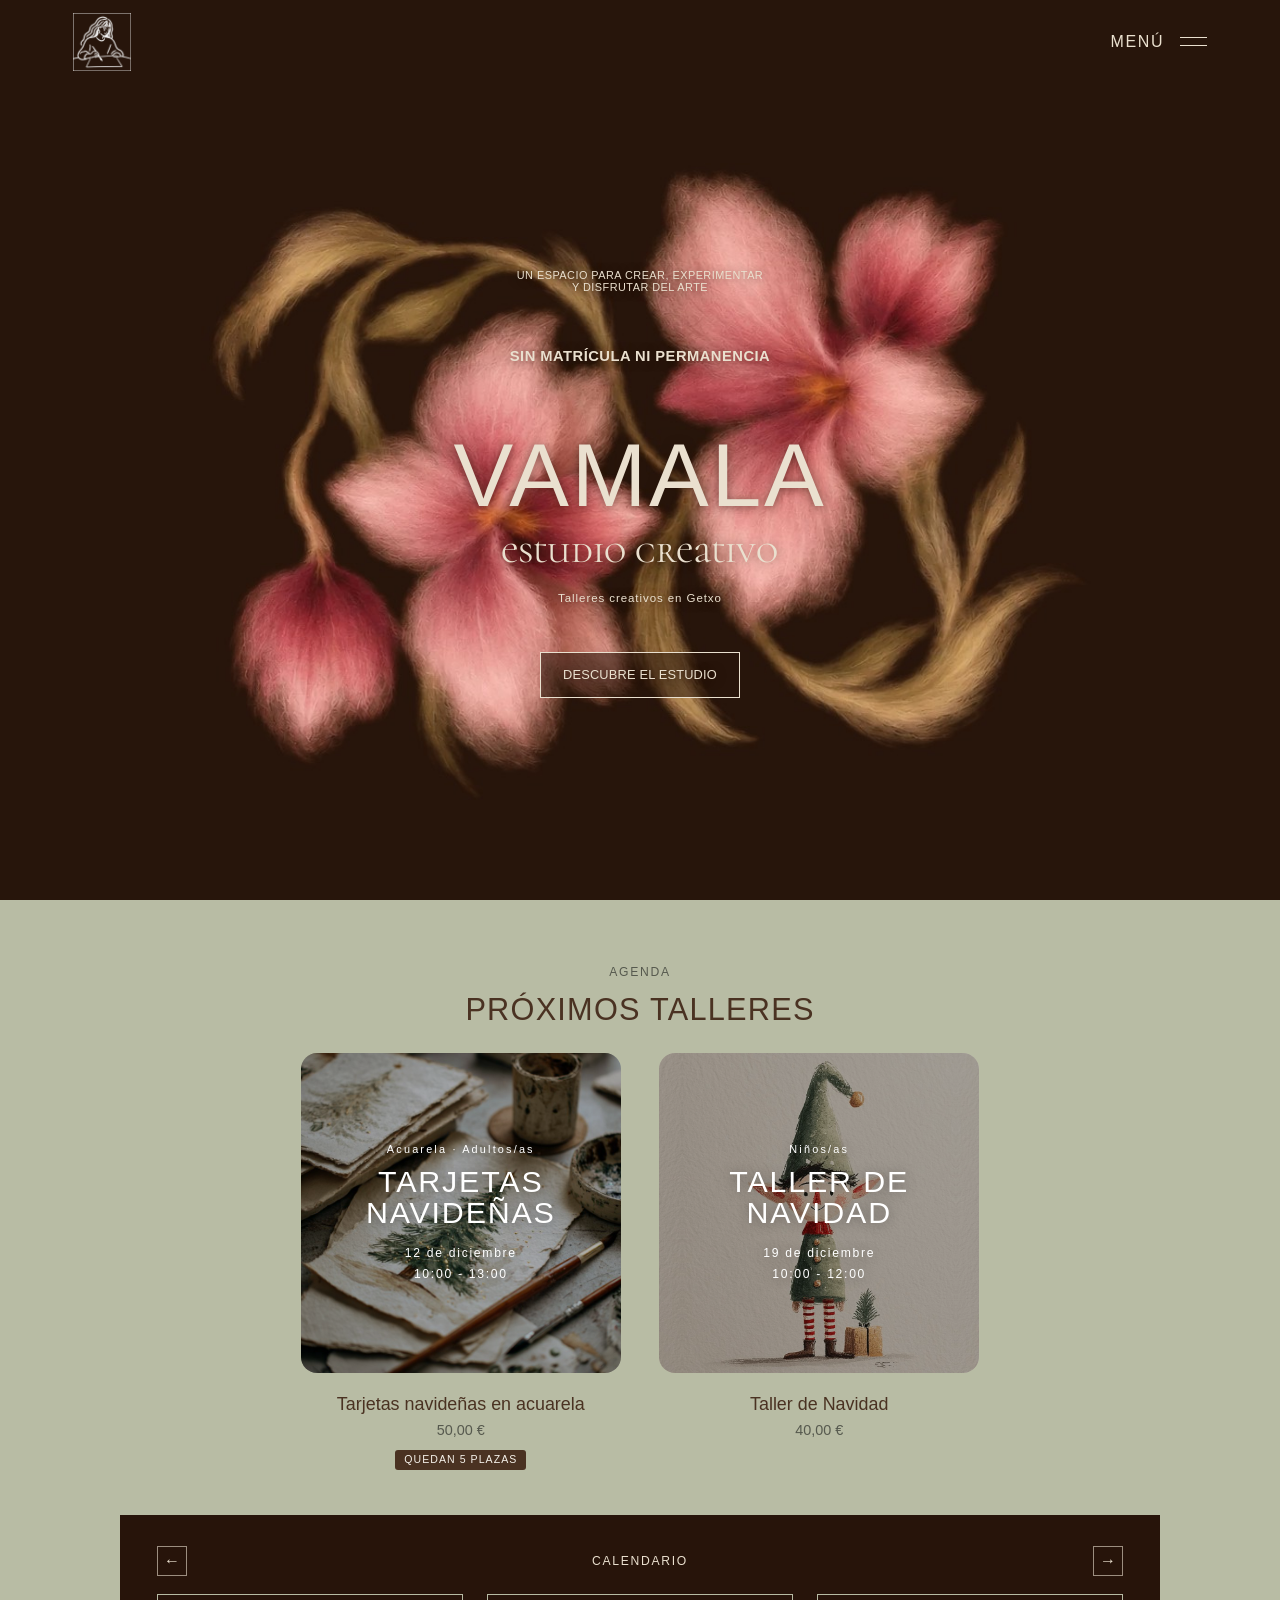
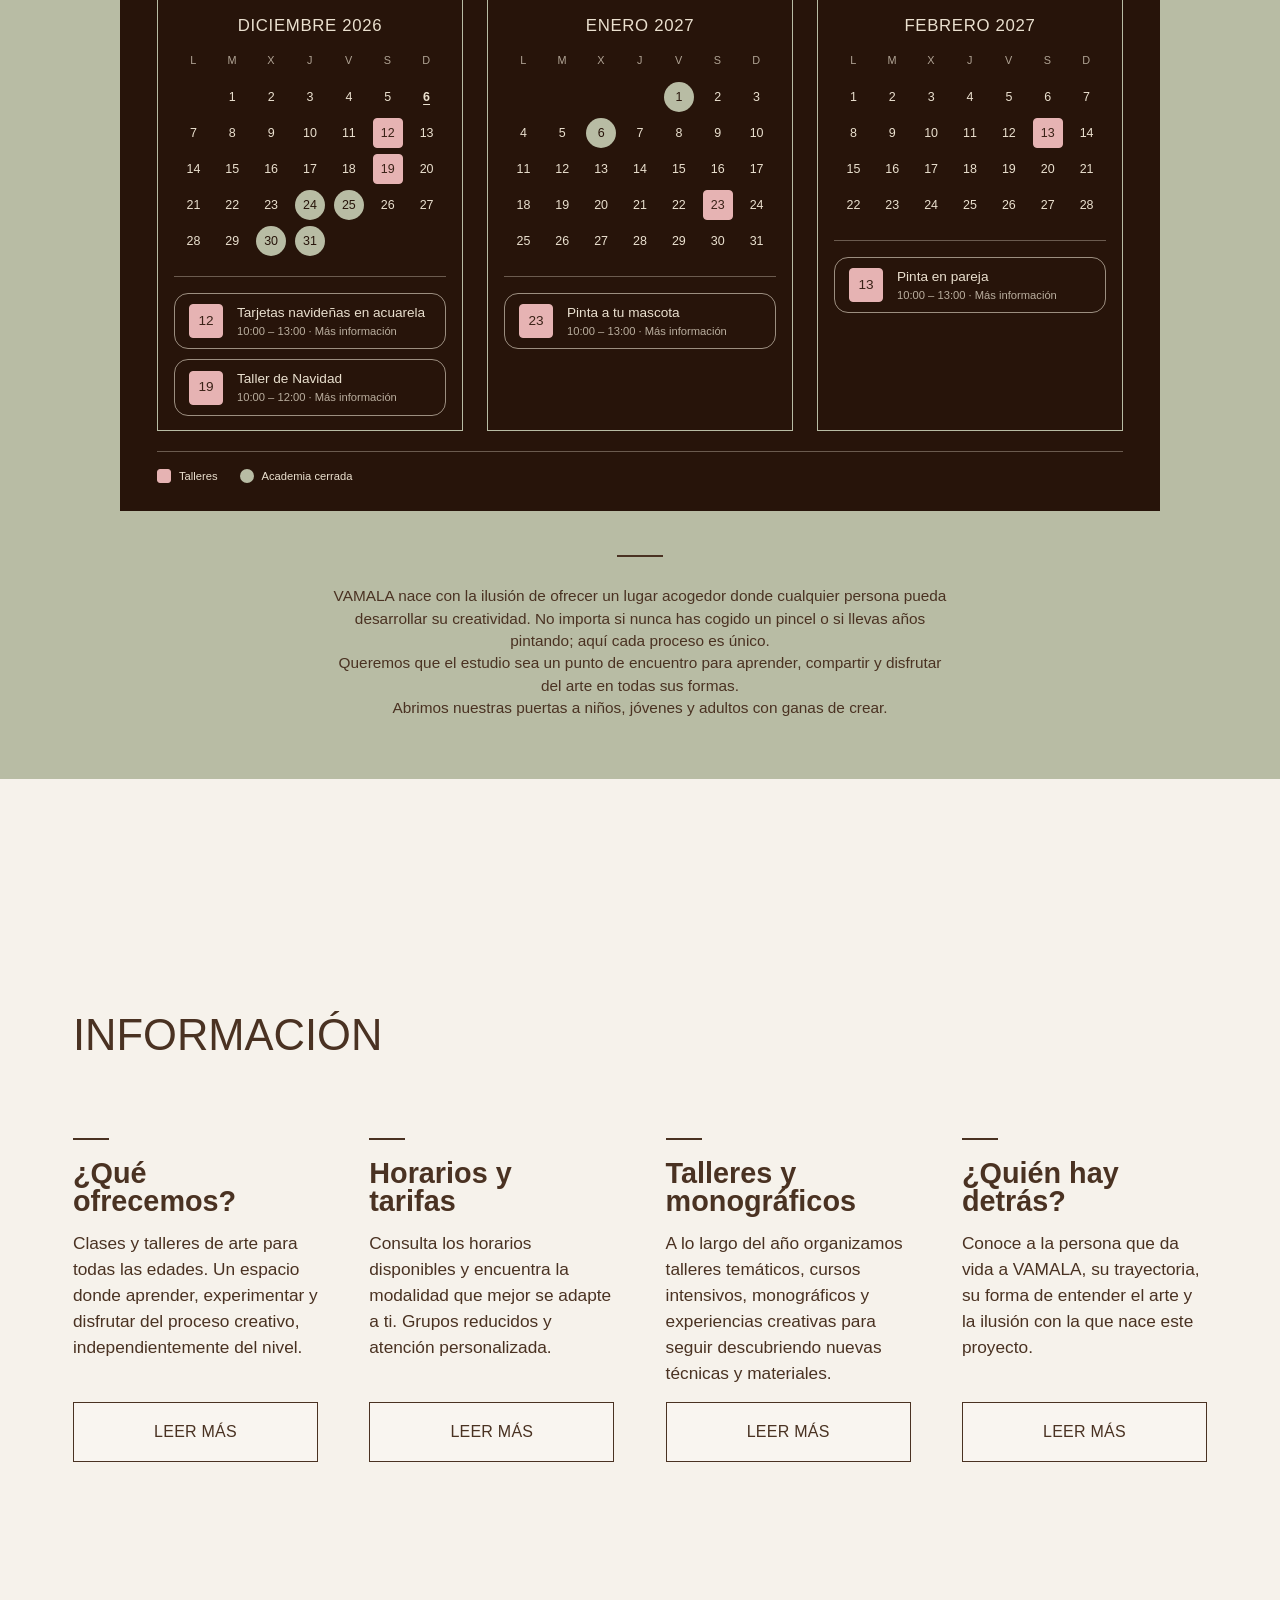
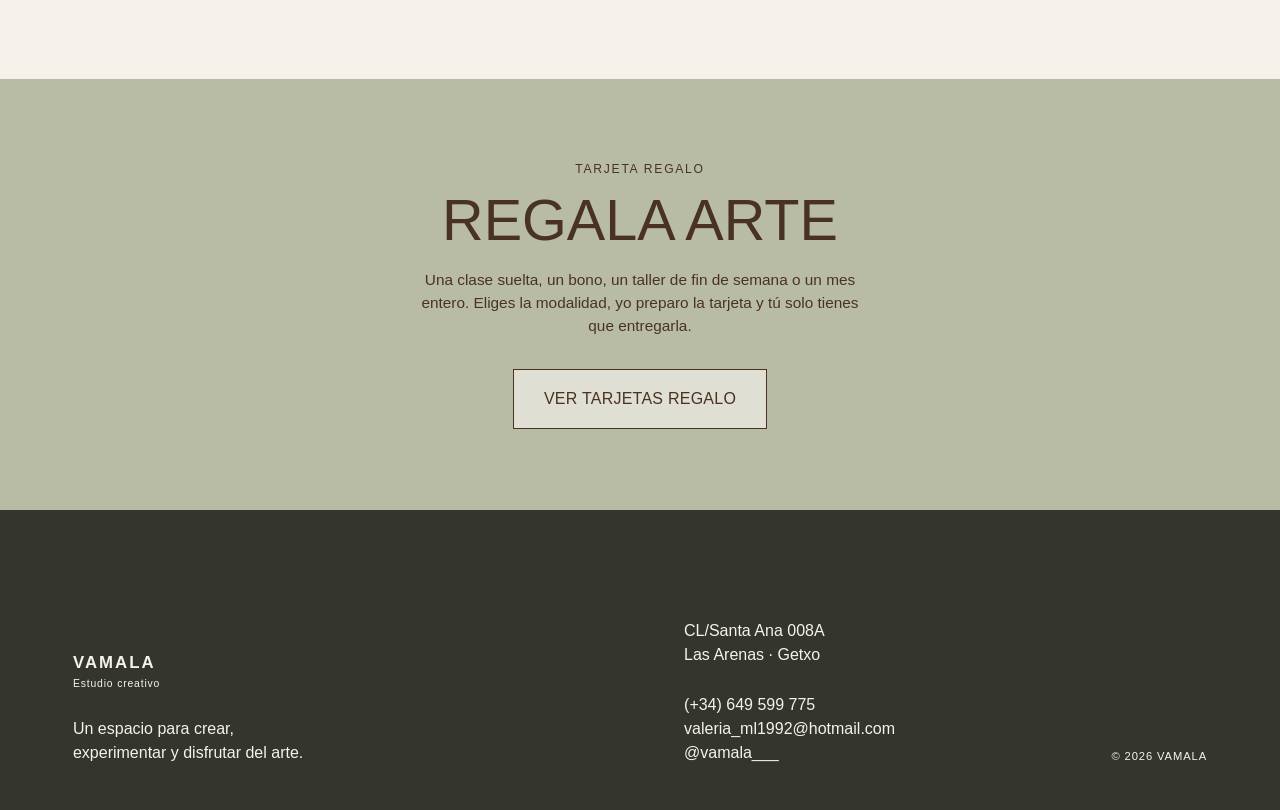
==== index.html @ 83ba2822 "style: en el movil, titulos de horarios y tarifas centrados Co-Authored-By: Claude Opus 5.5 <noreply" ====
<!doctype html>
<html lang="es">
  <head>
    <meta charset="UTF-8" />
    <meta name="viewport" content="width=device-width, initial-scale=1.0" />
    <meta name="description" content="Academia de pintura y dibujo en Las Arenas, Getxo. Clases semanales y talleres de acuarela, óleo y técnicas mixtas para niños, jóvenes y adultos. Sin matrícula ni permanencia." />
    <meta name="theme-color" content="#b7bba3" />
    <meta name="robots" content="index, follow, max-image-preview:large" />
    <meta name="geo.region" content="ES-PV" />
    <meta name="geo.placename" content="Getxo" />
    <link rel="canonical" href="https://vamalaestudio.es/" />
    <!-- El dibujo de VAMALA en la pestana del navegador y en los resultados de busqueda. -->
    <link rel="icon" href="/favicon.ico" sizes="48x48" />
    <link rel="icon" type="image/png" sizes="192x192" href="/assets/images/icono-192.png" />
    <link rel="apple-touch-icon" href="/assets/images/apple-touch-icon.png" />
    <title>Academia de pintura y dibujo en Getxo · VAMALA Estudio Creativo</title>

    <!-- Tarjeta al compartir el enlace por WhatsApp, Instagram o Facebook. -->
    <meta property="og:type" content="website" />
    <meta property="og:site_name" content="VAMALA Estudio Creativo" />
    <meta property="og:locale" content="es_ES" />
    <meta property="og:url" content="https://vamalaestudio.es/" />
    <meta property="og:title" content="Academia de pintura y dibujo en Getxo · VAMALA Estudio Creativo" />
    <meta property="og:description" content="Clases semanales y talleres de acuarela, óleo y técnicas mixtas para niños, jóvenes y adultos en Las Arenas, Getxo. Sin matrícula ni permanencia." />
    <meta property="og:image" content="https://vamalaestudio.es/assets/images/estudio-escaparate.jpg" />
    <meta property="og:image:alt" content="Escaparate del estudio VAMALA en Las Arenas, Getxo" />
    <meta name="twitter:card" content="summary_large_image" />
    <link rel="preconnect" href="https://fonts.googleapis.com" />
    <link rel="preconnect" href="https://fonts.gstatic.com" crossorigin />
    <link rel="stylesheet" href="https://fonts.googleapis.com/css2?family=Cormorant+Unicase:wght@400&family=Permanent+Marker&display=swap" />
    <link rel="stylesheet" href="assets/styles.css?v=186" />
    <script src="assets/site.js?v=186" defer></script>

    <!-- Ficha del negocio para Google. Los horarios salen de las clases semanales;
         si cambian, hay que actualizarlos aquí además de en la sección Horarios. -->
    <script type="application/ld+json">
    {
      "@context": "https://schema.org",
      "@type": ["LocalBusiness", "EducationalOrganization"],
      "name": "VAMALA Estudio Creativo",
      "alternateName": "VAMALA",
      "logo": "https://vamalaestudio.es/assets/images/icono-192.png",
      "image": ["https://vamalaestudio.es/assets/images/estudio-escaparate.jpg", "https://vamalaestudio.es/assets/images/estudio-interior.jpg"],
      "description": "Academia de pintura y dibujo en Las Arenas, Getxo. Clases semanales y talleres de acuarela, óleo y técnicas mixtas para niños, jóvenes y adultos.",
      "address": {
        "@type": "PostalAddress",
        "streetAddress": "Calle Santa Ana 8A",
        "postalCode": "48930",
        "addressLocality": "Getxo",
        "addressRegion": "Bizkaia",
        "addressCountry": "ES"
      },
      "url": "https://vamalaestudio.es/",
      "@id": "https://vamalaestudio.es/#estudio",
      "telephone": "+34649599775",
      "email": "valeria_ml1992@hotmail.com",
      "priceRange": "40 € - 125 €",
      "currenciesAccepted": "EUR",
      "founder": {
        "@type": "Person",
        "name": "Valeria M. Lanchares",
        "jobTitle": "Artista y profesora de pintura"
      },
      "knowsAbout": ["Pintura", "Dibujo", "Acuarela", "Óleo", "Ilustración", "Técnicas mixtas"],
      "sameAs": ["https://www.instagram.com/vamala___/"],
      "openingHoursSpecification": [
        { "@type": "OpeningHoursSpecification", "dayOfWeek": "Wednesday", "opens": "17:30", "closes": "21:15" },
        { "@type": "OpeningHoursSpecification", "dayOfWeek": "Thursday", "opens": "10:00", "closes": "12:00" },
        { "@type": "OpeningHoursSpecification", "dayOfWeek": "Thursday", "opens": "17:00", "closes": "20:45" },
        { "@type": "OpeningHoursSpecification", "dayOfWeek": "Friday", "opens": "10:00", "closes": "12:00" }
      ],
      "areaServed": [
        { "@type": "Place", "name": "Getxo" },
        { "@type": "Place", "name": "Las Arenas" },
        { "@type": "Place", "name": "Bizkaia" }
      ]
    }
    </script>
  </head>
  <body>
    <a class="skip-link" href="#contenido">Saltar al contenido</a>

    <header class="site-header" data-header>
      <a class="brand brand--logo" href="#/" aria-label="VAMALA Estudio creativo, ir a inicio">
        <img class="brand__logo" src="assets/images/logo-vamala.png" alt="" width="240" height="240" />
      </a>

      <button class="menu-toggle" type="button" aria-controls="site-menu" aria-expanded="false" data-menu-toggle>
        <span>Menú</span>
        <span class="menu-toggle__icon" aria-hidden="true"><i></i><i></i></span>
      </button>
    </header>

    <div class="menu-panel" id="site-menu" hidden data-menu-panel>
      <div class="menu-panel__wash" aria-hidden="true"></div>
      <nav class="menu-panel__nav" aria-label="Navegación principal">
        <p class="eyebrow">Información</p>
        <ol>
          <li><a href="#/que-ofrecemos" data-route-link>¿Qué ofrecemos?</a></li>
          <li><a href="#/horarios-y-tarifas" data-route-link>Horarios y tarifas</a></li>
          <li><a href="#/talleres-y-monograficos" data-route-link>Talleres y monográficos</a></li>
          <li><a href="#/quien-hay-detras" data-route-link>¿Quién hay detrás?</a></li>
          <li><a href="#/encargo" data-route-link>Quiero un encargo</a></li>
          <li><a href="#/regala-arte" data-route-link>Regala arte</a></li>
        </ol>
      </nav>
      <div class="menu-panel__contact">
        <a href="tel:+34649599775">(+34) 649 599 775</a>
        <a href="mailto:valeria_ml1992@hotmail.com?subject=Contacto%20desde%20la%20web">valeria_ml1992@hotmail.com</a>
        <a href="https://www.instagram.com/vamala___/" target="_blank" rel="noreferrer">@vamala___</a>
      </div>
    </div>

    <main id="contenido">
      <div class="view" data-view="home">
        <section class="hero panel panel--cream" aria-labelledby="hero-title">
          <div class="hero__bg" aria-hidden="true">
            <!-- Las flores a pastel sobre fondo marron oscuro: en vertical en el movil
                 y giradas en horizontal en el ordenador, ocupando casi toda la pantalla. -->
            <picture>
              <source media="(max-width: 820px)" srcset="assets/images/hero-flores-movil.jpg?v=8" />
              <img class="hero__photo" src="assets/images/hero-flores-ordenador.jpg?v=9" alt="" />
            </picture>
          </div>
          <div class="hero__copy">
            <div class="hero__intro">
              <p data-hero-line>Un espacio para crear, experimentar<br />y disfrutar del arte</p>
              <p class="hero__claim" data-hero-line>Sin matrícula ni permanencia</p>
            </div>
            <div>
              <h1 id="hero-title" data-hero-line>VAMALA</h1>
              <p class="hero__subtitle" data-hero-line>Estudio creativo</p>
              <p class="hero__tagline" data-hero-line>Talleres creativos en Getxo</p>
              <a class="outline-button" href="#/el-estudio">Descubre el estudio</a>
            </div>
          </div>
        </section>

        <section class="upcoming panel panel--cream" aria-labelledby="upcoming-title">
          <div class="section-shell upcoming__shell" data-reveal>
            <p class="eyebrow">Agenda</p>
            <h2 id="upcoming-title">Próximos talleres</h2>
            <div class="workshop-tiles">
              <!-- data-until / data-from: el 21 de noviembre a las 00:00 (hora de Espana)
                   sale el de pastel y entran los dos de diciembre. Lo hace site.js. -->
              <a class="workshop-tile workshop-tile--poster" href="#/taller-pastel" data-until="2026-11-21T00:00:00+01:00">
                <span class="workshop-tile__media">
                  <img decoding="async" data-src="assets/images/taller-pastel.jpg" alt="Flor de cala morada pintada a lápiz pastel sobre fondo azul, con dos lápices al lado" />
                  <span class="workshop-poster">
                    <span class="workshop-poster__kicker">Lápiz pastel · Adultos/as</span>
                    <span class="workshop-poster__title">Pinta una flor</span>
                    <span class="workshop-poster__when">21 de noviembre<br />10:00 - 14:00</span>
                  </span>
                </span>
                <span class="workshop-tile__name">Taller pinta una flor a pastel</span>
                <span class="workshop-tile__meta">50,00 €</span>
              </a>
              <a class="workshop-tile workshop-tile--poster" href="#/taller-tarjetas-navidenas" data-from="2026-11-21T00:00:00+01:00" hidden>
                <span class="workshop-tile__media">
                  <img decoding="async" data-src="assets/images/navidad-tarjetas.jpg?v=3" alt="Tarjeta navideña con un abeto pintado en acuarela sobre papel artesanal, junto a pinceles" />
                  <span class="workshop-poster">
                    <span class="workshop-poster__kicker">Acuarela · Adultos/as</span>
                    <span class="workshop-poster__title">Tarjetas navideñas</span>
                    <span class="workshop-poster__when">12 de diciembre<br />10:00 - 13:00</span>
                  </span>
                </span>
                <span class="workshop-tile__name">Tarjetas navideñas en acuarela</span>
                <span class="workshop-tile__meta">50,00 €</span>
                <span class="spots-left">Quedan 5 plazas</span>
              </a>
              <a class="workshop-tile workshop-tile--poster" href="#/taller-navidad" data-from="2026-11-21T00:00:00+01:00" hidden>
                <span class="workshop-tile__media">
                  <img decoding="async" data-src="assets/images/navidad-elfo.jpg?v=3" alt="Ilustración infantil de un elfo navideño con gorro verde y calcetines de rayas, junto a un regalo" />
                  <span class="workshop-poster">
                    <span class="workshop-poster__kicker">Niños/as</span>
                    <span class="workshop-poster__title">Taller de Navidad</span>
                    <span class="workshop-poster__when">19 de diciembre<br />10:00 - 12:00</span>
                  </span>
                </span>
                <span class="workshop-tile__name">Taller de Navidad</span>
                <span class="workshop-tile__meta">40,00 €</span>
              </a>
            </div>

            <!-- El calendario de talleres, visible sin tener que abrirlo. -->
            <div class="calendar-card" data-calendar-inline>
              <div class="calendar-modal__header">
                <button class="calendar-nav" type="button" data-calendar-prev aria-label="Mes anterior">←</button>
                <p class="eyebrow">Calendario</p>
                <button class="calendar-nav" type="button" data-calendar-next aria-label="Mes siguiente">→</button>
              </div>
              <div class="calendar-months" data-calendar-months></div>
              <div class="calendar-events" data-calendar-events hidden></div>
              <div class="calendar-legend">
                <span class="calendar-legend__item"><i class="calendar-legend__swatch calendar-legend__swatch--workshop"></i>Talleres</span>
                <span class="calendar-legend__item"><i class="calendar-legend__swatch calendar-legend__swatch--closed"></i>Academia cerrada</span>
              </div>
            </div>
          </div>
        </section>

        <section class="manifesto panel panel--sage" id="manifiesto" aria-labelledby="manifesto-title">
          <div class="manifesto__inner" data-reveal>
            <h2 id="manifesto-title" class="sr-only">Conoce VAMALA</h2>
            <span class="manifesto__rule" aria-hidden="true"></span>
            <p>VAMALA nace con la ilusión de ofrecer un lugar acogedor donde cualquier persona pueda desarrollar su creatividad. No importa si nunca has cogido un pincel o si llevas años pintando; aquí cada proceso es único.</p>
            <p>Queremos que el estudio sea un punto de encuentro para aprender, compartir y disfrutar del arte en todas sus formas.</p>
            <p>Abrimos nuestras puertas a niños, jóvenes y adultos con ganas de crear.</p>
          </div>
        </section>

        <section class="information panel panel--cream" aria-labelledby="information-title">
          <div class="section-shell">
            <p class="display-label" id="information-title" data-reveal>Información</p>
            <div class="info-grid">
              <article class="info-card" data-reveal>
                <h2>¿Qué<br />ofrecemos?</h2>
                <p>Clases y talleres de arte para todas las edades. Un espacio donde aprender, experimentar y disfrutar del proceso creativo, independientemente del nivel.</p>
                <a class="outline-button outline-button--wide" href="#/que-ofrecemos">Leer más</a>
              </article>
              <article class="info-card" data-reveal>
                <h2>Horarios y<br />tarifas</h2>
                <p>Consulta los horarios disponibles y encuentra la modalidad que mejor se adapte a ti. Grupos reducidos y atención personalizada.</p>
                <a class="outline-button outline-button--wide" href="#/horarios-y-tarifas">Leer más</a>
              </article>
              <article class="info-card" data-reveal>
                <h2>Talleres y<br />monográficos</h2>
                <p>A lo largo del año organizamos talleres temáticos, cursos intensivos, monográficos y experiencias creativas para seguir descubriendo nuevas técnicas y materiales.</p>
                <a class="outline-button outline-button--wide" href="#/talleres-y-monograficos">Leer más</a>
              </article>
              <article class="info-card" data-reveal>
                <h2>¿Quién hay<br />detrás?</h2>
                <p>Conoce a la persona que da vida a VAMALA, su trayectoria, su forma de entender el arte y la ilusión con la que nace este proyecto.</p>
                <a class="outline-button outline-button--wide" href="#/quien-hay-detras">Leer más</a>
              </article>
            </div>
          </div>
        </section>

        <section class="gift panel panel--sage" aria-labelledby="gift-title">
          <div class="section-shell gift__shell" data-reveal>
            <p class="eyebrow">Tarjeta regalo</p>
            <h2 id="gift-title">Regala arte</h2>
            <p>Una clase suelta, un bono, un taller de fin de semana o un mes entero. Eliges la modalidad, yo preparo la tarjeta y tú solo tienes que entregarla.</p>
            <a class="outline-button" href="#/regala-arte">Ver tarjetas regalo</a>
          </div>
        </section>
      </div>

      <div class="view" data-view="que-ofrecemos" hidden>
        <section class="subpage offer-page panel panel--sage" aria-labelledby="offer-title">
          <div class="section-shell section-shell--subpage">
            <div class="page-heading" data-reveal>
              <h1 id="offer-title">¿Qué ofrecemos?</h1>
              <p class="page-lead"><em>Mucho más que aprender a pintar.</em><br />En VAMALA no buscamos únicamente enseñar una técnica.<br />Queremos crear un espacio donde parar, observar, experimentar y disfrutar del arte sin prisa, compartiendo conocimientos y haciendo de la creatividad una parte del día a día.</p>
            </div>

            <div class="offer-layout">
              <article class="ruled-copy" data-reveal>
                <p>Trabajamos diferentes técnicas para que cada alumno/a pueda descubrir la que mejor se adapta a su forma de expresarse.</p>
                <p>Entre ellas encontrarás:</p>
                <ul class="technique-list">
                  <li>Acuarela</li><li>Acrílico</li><li>Dibujo</li><li>Pastel</li><li>Técnicas mixtas</li><li>Rotring</li>
                </ul>
                <p>No es necesario tener conocimientos previos; las clases se adaptan tanto a personas que comienzan como a quienes desean perfeccionar su técnica.</p>
              </article>
              <aside class="ruled-copy ruled-copy--aside" data-reveal>
                <h2>Talleres y monográficos.</h2>
                <p>A lo largo del año organizamos talleres especiales dedicados a distintas técnicas, artistas o temáticas.</p>
                <p>Son una oportunidad para profundizar en disciplinas concretas, descubrir nuevos materiales y vivir experiencias creativas diferentes.</p>
                <a class="text-link" href="#/talleres-y-monograficos">Descubrir talleres <span>↗</span></a>
              </aside>
            </div>
          </div>
        </section>
      </div>

      <div class="view" data-view="horarios-y-tarifas" hidden>
        <section class="schedule-boards panel panel--sage" aria-labelledby="schedule-title">
          <div class="section-shell boards__shell">
            <h1 id="schedule-title" class="sr-only">Horarios y tarifas</h1>

            <!-- Dos tablones: el titulo en vertical a la izquierda y, a la derecha,
                 cada dia (o cada tarifa) en su fila separada por una linea. -->
            <article class="board" aria-labelledby="board-horarios" data-reveal>
              <h2 class="board__title" id="board-horarios">Horarios</h2>
              <div class="board__rows">
                <!-- Tabla: un dia por fila, adultos en una columna y ninos en otra. -->
                <div class="board__table" role="table" aria-label="Horarios de clases">
                  <div class="board__trow board__trow--head" role="row">
                    <span role="columnheader"></span>
                    <span role="columnheader">Adultos/as<small>Clases de 2h</small></span>
                    <span role="columnheader">Niños/as<small>Clases de 1h y media</small></span>
                  </div>
                  <div class="board__trow" role="row">
                    <h3 class="board__label" role="rowheader">Miércoles</h3>
                    <p role="cell">19:15 a 21:15</p>
                    <p role="cell">17:30 a 19:00</p>
                  </div>
                  <div class="board__trow" role="row">
                    <h3 class="board__label" role="rowheader">Jueves</h3>
                    <p role="cell">10:00 a 12:00<br />18:45 a 20:45 <span class="slot-full">Completo</span><br /><a class="waitlist-link" href="https://wa.me/34649599775?text=Hola%20Valeria%2C%20quiero%20apuntarme%20a%20la%20lista%20de%20espera%20del%20grupo%20de%20adultos%20del%20jueves%20de%2018%3A45%20a%2020%3A45." target="_blank" rel="noreferrer">Apúntate a la lista de espera</a></p>
                    <p role="cell">17:00 a 18:30</p>
                  </div>
                  <div class="board__trow" role="row">
                    <h3 class="board__label" role="rowheader">Viernes</h3>
                    <p role="cell">10:00 a 12:00</p>
                    <p role="cell"></p>
                  </div>
                </div>
                <div class="board__actions">
                  <button class="outline-button outline-button--light" type="button" data-calendar-toggle>Consulta el calendario</button>
                </div>
              </div>
            </article>

            <article class="board board--tarifas" aria-labelledby="board-tarifas" data-reveal>
              <h2 class="board__title" id="board-tarifas">Tarifas</h2>
              <div class="board__rows">
                <div class="board__row">
                  <h3 class="board__label">Adultos/as<small>Al mes · clases de 2h</small></h3>
                  <ul class="board__list">
                    <li>1 día a la semana ·&nbsp;70&nbsp;€</li>
                    <li>2 días a la semana ·&nbsp;125&nbsp;€</li>
                  </ul>
                </div>
                <div class="board__row">
                  <h3 class="board__label">Niños/as<small>Al mes · clases de 1h y media</small></h3>
                  <ul class="board__list">
                    <li>1 día a la semana ·&nbsp;50&nbsp;€</li>
                    <li>2 días a la semana ·&nbsp;90&nbsp;€</li>
                  </ul>
                </div>
                <div class="board__row">
                  <h3 class="board__label">Sueltas<small>Clases sueltas y bonos</small></h3>
                  <ul class="board__list">
                    <li>Adultos/as · día suelto&nbsp;20&nbsp;€</li>
                    <li>Adultos/as · bono de 10&nbsp;sesiones&nbsp;180&nbsp;€</li>
                    <li>Niños/as · día suelto&nbsp;15&nbsp;€</li>
                    <li>Niños/as · bono de 10&nbsp;sesiones&nbsp;130&nbsp;€</li>
                  </ul>
                </div>
                <div class="board__actions">
                  <a class="outline-button outline-button--light" href="https://wa.me/34649599775?text=Hola%20Valeria%2C%20quiero%20hacer%20una%20reserva%20en%20VAMALA." target="_blank" rel="noreferrer">Quiero hacer una reserva</a>
                </div>
              </div>
            </article>
          </div>
        </section>

        <section class="reservation panel panel--mist" id="reserva" aria-labelledby="reservation-title">
          <div class="section-shell reservation__shell">
            <div class="reservation__copy" data-reveal>
              <h2 id="reservation-title">Reserva tu plaza</h2>
              <span class="short-rule" aria-hidden="true"></span>
              <p>Si tienes dudas sobre qué grupo puede encajar mejor contigo o quieres más información, estaré encantada de ayudarte. Contacta conmigo y encontraremos la opción que mejor se adapte a ti.</p>
              <p><strong>La primera clase es de prueba</strong><br />Vienes, pruebas y decides sin compromiso. Si te gusta y te quedas, esa clase entra en la mensualidad; si no te convence, no la pagas.</p>

              <div class="reservation__form">
                <h3>Rellena el formulario de inscripción</h3>
                <p>Si ya tienes claro el grupo, apúntate directamente aquí. Se rellena desde el móvil en un par de minutos y no hace falta imprimir ni firmar nada.</p>
                <a class="outline-button" href="/inscripcion">Ir al formulario</a>
              </div>
            </div>
            <div class="reservation__contact" data-reveal>
              <p>CL/Santa Ana 008A<br />Las Arenas - Getxo</p>
              <p><a href="tel:+34649599775">(+34) 649 599 775</a><br /><a href="mailto:valeria_ml1992@hotmail.com?subject=Contacto%20desde%20la%20web">valeria_ml1992@hotmail.com</a><br /><a href="https://www.instagram.com/vamala___/" target="_blank" rel="noreferrer">@vamala___</a></p>
            </div>
          </div>
        </section>
      </div>

      <div class="view" data-view="talleres-y-monograficos" hidden>
        <section class="workshop-list panel panel--cream" id="proximos-talleres" aria-labelledby="workshops-title">
          <div class="section-shell">
            <p class="eyebrow">Agenda creativa</p>
            <h1 id="workshops-title">Talleres y monográficos</h1>
            <div class="workshop-tiles">
              <a class="workshop-tile" href="#/taller-pastel" data-reveal data-past-from="2026-11-21T00:00:00+01:00">
                <span class="workshop-tile__media"><img decoding="async" data-src="assets/images/taller-pastel.jpg" alt="Flor de cala morada pintada a lápiz pastel sobre fondo azul, con dos lápices al lado" /></span>
                <span class="workshop-tile__date">21 de noviembre</span>
                <span class="workshop-tile__name">Pinta una flor a pastel</span>
                <span class="workshop-tile__meta">Adultos/as · 50 €</span>
              </a>
              <a class="workshop-tile" href="#/taller-tarjetas-navidenas" data-reveal>
                <span class="workshop-tile__media"><img decoding="async" data-src="assets/images/navidad-tarjetas.jpg?v=3" alt="Tarjeta navideña con un abeto pintado en acuarela sobre papel artesanal, junto a pinceles" /></span>
                <span class="workshop-tile__date">12 de diciembre</span>
                <span class="workshop-tile__name">Tarjetas navideñas en acuarela</span>
                <span class="workshop-tile__meta">Adultos/as · 50 €</span>
                <span class="spots-left">Quedan 5 plazas</span>
              </a>
              <a class="workshop-tile" href="#/taller-navidad" data-reveal>
                <span class="workshop-tile__media"><img decoding="async" data-src="assets/images/navidad-elfo.jpg?v=3" alt="Ilustración infantil de un elfo navideño con gorro verde y calcetines de rayas, junto a un regalo" /></span>
                <span class="workshop-tile__date">19 de diciembre</span>
                <span class="workshop-tile__name">Taller de Navidad</span>
                <span class="workshop-tile__meta">Niños/as · 40 €</span>
              </a>
              <a class="workshop-tile" href="#/taller-mascota" data-reveal>
                <span class="workshop-tile__media"><img decoding="async" data-src="assets/images/taller-mascota-cuadrada.jpg" alt="Retrato en acuarela de un perro pastor con la boca abierta, pintado sobre papel" /></span>
                <span class="workshop-tile__date">23 de enero</span>
                <span class="workshop-tile__name">Pinta a tu mascota</span>
                <span class="workshop-tile__meta">Adultos/as · 50 €</span>
              </a>
              <a class="workshop-tile" href="#/taller-pareja" data-reveal>
                <span class="workshop-tile__media"><img decoding="async" data-src="assets/images/taller-pareja-cuadrada.jpg" alt="Ilustración en acuarela de una pareja con los ojos cerrados, unida por una rama de hojas azules" /></span>
                <span class="workshop-tile__date">13 de febrero</span>
                <span class="workshop-tile__name">Pinta en pareja</span>
                <span class="workshop-tile__meta">Adultos/as · 90 € pareja</span>
              </a>
              <a class="workshop-tile" href="#/taller-pascua" data-reveal>
                <span class="workshop-tile__media"><img decoding="async" data-src="assets/images/taller-pascua-cuadrada.jpg" alt="Huevo de Pascua pintado a mano con un petirrojo y ramas de hojas verdes" /></span>
                <span class="workshop-tile__date">13 de marzo</span>
                <span class="workshop-tile__name">Taller de Pascua</span>
                <span class="workshop-tile__meta">Niños/as · 40 €</span>
              </a>
              <a class="workshop-tile" href="#/taller-primavera" data-reveal>
                <span class="workshop-tile__media"><img decoding="async" data-src="assets/images/taller-primavera-cuadrada.jpg" alt="Amapolas pintadas en acuarela en tonos suaves, junto a una paleta de acuarelas" /></span>
                <span class="workshop-tile__date">10 de abril</span>
                <span class="workshop-tile__name">Pinta una flor en acuarela</span>
                <span class="workshop-tile__meta">Adultos/as · 50 €</span>
              </a>
              <a class="workshop-tile" href="https://www.instagram.com/vamala___/" target="_blank" rel="noreferrer" data-reveal>
                <span class="workshop-tile__media"><img decoding="async" data-src="assets/images/taller-alejandro.jpg" alt="Dibujo hiperrealista a grafito de un busto de mármol envuelto en plástico" /></span>
                <span class="workshop-tile__date">Octubre 2027</span>
                <span class="workshop-tile__name">Alejandro Rossemberg</span>
                <span class="workshop-tile__meta">Adultos/as · Próximamente</span>
              </a>
              <div class="workshop-tile workshop-tile--sold" data-reveal>
                <span class="workshop-tile__media"><img decoding="async" data-src="assets/images/taller-iniciacion.jpg" alt="Ilustraciones en acuarela de peces e insectos sobre fondos oscuros" /><span class="workshop-tile__badge">Realizado</span></span>
                <span class="workshop-tile__date">19 de septiembre</span>
                <span class="workshop-tile__name">Taller de iniciación a la acuarela</span>
                <span class="workshop-tile__meta">Adultos/as</span>
              </div>
              <div class="workshop-tile workshop-tile--sold" data-reveal>
                <span class="workshop-tile__media"><img decoding="async" data-src="assets/images/halloween-art.jpg" alt="Ilustración en acuarela de una casa encantada con fantasmas" /><span class="workshop-tile__badge">Realizado</span></span>
                <span class="workshop-tile__date">31 de octubre</span>
                <span class="workshop-tile__name">Taller especial de Halloween</span>
                <span class="workshop-tile__meta">Niños/as</span>
              </div>
            </div>

            <div class="custom-workshop" data-reveal>
              <div class="custom-workshop__copy">
                <p class="eyebrow">A medida</p>
                <h3>Diseña tu taller</h3>
                <p>¿Sois un grupo de amigos/as, compañeros/as de trabajo o familia? Montamos el taller para vosotros/as: elegís la técnica, la duración y el día. Desde 6 personas.</p>
              </div>
              <a class="outline-button outline-button--light" href="#/taller-a-medida">Más información</a>
            </div>
          </div>
        </section>
      </div>

      <div class="view" data-view="quien-hay-detras" hidden>
        <section class="about panel panel--cream" aria-labelledby="about-title">
          <div class="section-shell about__shell">
            <div class="about__heading" data-reveal>
              <h1 id="about-title">¿Quién hay detrás?</h1>
            </div>
            <div class="about__copy about__copy--first" data-reveal>
              <p>Hola, mi nombre es Valeria M. Lanchares, crecí mirando álbumes familiares e imaginando cómo serían aquellos viajes a la montaña y escapadas a la naturaleza que mis padres fotografiaban con su cámara analógica. Recuerdo pasar horas observando esas fotografías, imaginando qué había detrás de cada instante congelado.<br />Supongo que, sin darte cuenta, acabas buscando aquello que te hacía soñar de pequeña. Y creo que ahí empezó todo para mí.</p>
              <p>Siempre he sentido la necesidad de crear. La pintura y el arte han formado parte de mi vida desde muy pequeña, y con el tiempo encontré en la fotografía y la pintura otra forma de observar y expresar todo aquello que me inspira.</p>
              <p>Mi trabajo nace de la observación del entorno, de la luz, las texturas, el clima y esos pequeños momentos que muchas veces pasan desapercibidos.<br />La fotografía me permite capturar escenas y sensaciones que después también influyen en mi forma de pintar e ilustrar.</p>
            </div>
            <div class="about__copy" data-reveal>
              <p>Ambas disciplinas se mezclan constantemente y forman parte de una misma mirada. Vamala es mi forma de traducir todo eso en imágenes e ilustraciones.</p>
              <p>Desde hace más de siete años compagino mi trabajo artístico con la enseñanza, impartiendo clases de pintura en la academia familiar A. Lanchares Taller de Arte en Logroño. Aunque trabajo con diferentes técnicas, la acuarela ocupa un lugar muy especial en mi trayectoria.</p>
              <p>He tenido la suerte de crecer en un entorno muy vinculado a la pintura y de poder asistir de forma continuada a monográficos impartidos por artistas de referencia como Jorge Corpuna, Alejandro Rosenberg, Jaime Valero o Nono García entre otros/as. Observar sus procesos, aprender de su experiencia y seguir formándome constantemente es una fuente de inspiración que también intento transmitir en cada una de mis clases.</p>
              <a class="about__instagram text-link" href="https://vamala.es" target="_blank" rel="noreferrer">Descubre también mi trabajo como fotógrafa <span>↗</span></a>
            </div>
            <div class="about__media" data-reveal>
              <figure class="about__image">
                <img decoding="async" data-src="assets/images/valeria-sobre-mi.jpg" alt="Valeria de pie junto a sus obras enmarcadas en una pared de ladrillo" />
              </figure>
              <a class="about__social" href="https://www.instagram.com/vamala___/" target="_blank" rel="noreferrer" aria-label="Instagram de VAMALA">
                <svg viewBox="0 0 24 24" fill="none" stroke="currentColor" stroke-width="1.6" aria-hidden="true">
                  <rect x="3" y="3" width="18" height="18" rx="5" />
                  <circle cx="12" cy="12" r="4" />
                  <circle cx="17.3" cy="6.7" r="0.6" fill="currentColor" stroke="none" />
                </svg>
              </a>
            </div>
          </div>
        </section>
      </div>

      <div class="view" data-view="el-estudio" hidden>
        <section class="subpage studio-page panel panel--cream" aria-labelledby="studio-title">
          <div class="section-shell section-shell--subpage">
            <div class="page-heading" data-reveal>
              <h1 id="studio-title">El estudio</h1>
              <p class="page-lead">Un vistazo al espacio donde impartimos las clases y los talleres.</p>
            </div>

            <div class="studio-gallery" data-reveal>
              <figure>
                <img decoding="async" data-src="assets/images/estudio-escaparate.jpg" alt="Escaparate del estudio VAMALA desde la calle, con el rótulo y las flores pintadas en el cristal" />
              </figure>
              <figure>
                <img decoding="async" data-src="assets/images/estudio-obras.jpg" alt="Pared del estudio con ilustraciones enmarcadas y una estantería de madera" />
              </figure>
              <figure>
                <img decoding="async" data-src="assets/images/estudio-plantas.jpg" alt="Rincón del estudio junto a la ventana, con plantas y macetas" />
              </figure>
              <figure>
                <img decoding="async" data-src="assets/images/estudio-pegboard.jpg" alt="Panel perforado con pinceles, tijeras y material de trabajo, junto a la cafetera" />
              </figure>
              <figure>
                <img decoding="async" data-src="assets/images/estudio-espejo.jpg" alt="Espejo redondo de marco dorado sobre las mesas del estudio" />
              </figure>
              <figure>
                <img decoding="async" data-src="assets/images/estudio-mesa-grande.jpg" alt="La mesa larga del estudio con las sillas puestas, la lámpara de araña y las paredes con obras enmarcadas" />
              </figure>
              <figure>
                <img decoding="async" data-src="assets/images/estudio-plantas-espejo.jpg" alt="Una planta en flor en primer plano, con el espejo redondo y el panel perforado al fondo" />
              </figure>
            </div>
          </div>
        </section>
      </div>

      <div class="view" data-view="regala-arte" hidden>
        <section class="workshop-list panel panel--sage" aria-labelledby="gift-page-title">
          <div class="section-shell">
            <p class="eyebrow">Tarjeta regalo</p>
            <h2 id="gift-page-title">Regala arte</h2>
            <p class="gift-page__lead">Elige la modalidad, escríbeme y te preparo la tarjeta con el nombre de quien la recibe. Se la puedes dar en mano o te la mando en digital para enviarla tú.</p>
            <figure class="gift-sample" data-reveal>
              <img decoding="async" data-src="assets/images/tarjeta-regalo.jpg" alt="Ejemplo de tarjeta regalo de VAMALA: el mural de flores a un lado y, al otro, el nombre del estudio, la modalidad y una línea para el nombre de quien la recibe" />
              <figcaption>Así queda la tarjeta, con la modalidad y el nombre de quien la recibe.</figcaption>
            </figure>
            <div class="workshop-grid">
              <article class="workshop-card" data-reveal>
                <p class="workshop-card__date">20 € / 15 €</p>
                <h3>Una clase de pintura</h3>
                <p>(Adultos/as · Niños/as)</p>
                <a class="outline-button outline-button--wide outline-button--light" href="https://wa.me/34649599775?text=Hola%20Valeria%2C%20quiero%20comprar%20una%20tarjeta%20regalo%20de%20VAMALA%3A%20una%20clase%20de%20pintura." target="_blank" rel="noreferrer">Comprar</a>
              </article>
              <article class="workshop-card" data-reveal>
                <p class="workshop-card__date">Desde 40 €</p>
                <h3>Un taller creativo de fin de semana</h3>
                <p>(A elegir entre los talleres del año)</p>
                <a class="outline-button outline-button--wide outline-button--light" href="https://wa.me/34649599775?text=Hola%20Valeria%2C%20quiero%20comprar%20una%20tarjeta%20regalo%20de%20VAMALA%3A%20un%20taller%20creativo%20de%20fin%20de%20semana." target="_blank" rel="noreferrer">Comprar</a>
              </article>
              <article class="workshop-card" data-reveal>
                <p class="workshop-card__date">180 € / 130 €</p>
                <h3>Un bono de 10 sesiones</h3>
                <p>(Adultos/as · Niños/as)</p>
                <a class="outline-button outline-button--wide outline-button--light" href="https://wa.me/34649599775?text=Hola%20Valeria%2C%20quiero%20comprar%20una%20tarjeta%20regalo%20de%20VAMALA%3A%20un%20bono%20de%2010%20sesiones." target="_blank" rel="noreferrer">Comprar</a>
              </article>
              <article class="workshop-card" data-reveal>
                <p class="workshop-card__date">Desde 50 €</p>
                <h3>Un mes de clases</h3>
                <p>(Adultos/as · Niños/as)</p>
                <a class="outline-button outline-button--wide outline-button--light" href="https://wa.me/34649599775?text=Hola%20Valeria%2C%20quiero%20comprar%20una%20tarjeta%20regalo%20de%20VAMALA%3A%20un%20mes%20de%20clases." target="_blank" rel="noreferrer">Comprar</a>
              </article>
            </div>
          </div>
        </section>
      </div>

      <div class="view" data-view="taller-a-medida" hidden>
        <section class="event-detail panel panel--cream" aria-labelledby="a-medida-title">
          <div class="section-shell event-detail__shell">
            <figure class="event-detail__image" data-reveal>
              <img decoding="async" data-src="assets/images/estudio-mesa-grande.jpg" alt="La mesa larga del estudio preparada con las sillas puestas" />
            </figure>
            <div class="event-detail__content" data-reveal>
              <a class="back-link" href="#/talleres-y-monograficos?scrollTo=proximos-talleres">← Volver a talleres</a>
              <h1 id="a-medida-title">Diseña tu taller</h1>
              <p><strong>Una mañana creativa hecha a vuestra medida.</strong><br />Si sois un grupo de amigos/as, compañeros/as de trabajo o familia y os apetece pasar una mañana distinta, montamos el taller para vosotros/as. Me contáis qué os gustaría hacer —acuarela, pintura, un proyecto concreto— y lo preparo a vuestro gusto: la técnica, la duración y el día los elegís vosotros/as. No hace falta saber pintar.</p>
              <dl class="event-facts">
                <div><dt>Grupo</dt><dd>Mínimo 6 personas</dd></div>
                <div><dt>Fecha y hora</dt><dd>A convenir</dd></div>
                <div><dt>Duración</dt><dd>La que queráis</dd></div>
                <div><dt>Precio</dt><dd>Según el taller y las horas</dd></div>
                <div class="event-facts__includes"><dt>Incluye</dt><dd>Todos los materiales.<br />El estudio para vosotros/as.</dd></div>
              </dl>
              <div class="event-booking">
                <h2>Cuéntame vuestra idea</h2>
                <p>Escríbeme y lo vemos: cuántos/as sois, qué os apetece hacer y qué día os viene bien. Os paso el presupuesto sin compromiso.</p>
                <a class="outline-button" href="https://wa.me/34649599775?text=Hola%20Valeria%2C%20me%20gustar%C3%ADa%20organizar%20un%20taller%20a%20medida%20en%20VAMALA.%20Somos%20un%20grupo%20de" target="_blank" rel="noreferrer">Escribir por WhatsApp</a>
              </div>
            </div>
          </div>
        </section>
      </div>

      <div class="view" data-view="taller-pastel" hidden>
        <section class="event-detail panel panel--cream" aria-labelledby="pastel-title">
          <div class="section-shell event-detail__shell">
            <figure class="event-detail__image" data-reveal>
              <img decoding="async" data-src="assets/images/taller-pastel.jpg" alt="Flor de cala morada pintada a lápiz pastel sobre fondo azul, con dos lápices al lado" />
            </figure>
            <div class="event-detail__content" data-reveal>
              <a class="back-link" href="#/talleres-y-monograficos?scrollTo=proximos-talleres">← Volver a talleres</a>
              <h1 id="pastel-title">Pinta una flor a pastel</h1>
              <p><strong>Una mañana para descubrir el pastel pintando una flor.</strong><br />Durante cuatro horas iremos paso a paso: cómo mezclar y difuminar el color, cómo dar volumen a los pétalos y cómo rematar el conjunto para que la flor cobre vida. <strong>No hace falta saber pintar ni dibujar, ni tener ninguna experiencia previa</strong>: empezamos desde cero y te acompaño durante todo el proceso. Te llevas tu flor terminada.</p>
              <dl class="event-facts">
                <div><dt>Imparte</dt><dd>Raquel Martínez<br /><a href="https://www.instagram.com/raqmart3/" target="_blank" rel="noreferrer">@raqmart3</a></dd></div>
                <div><dt>Fecha</dt><dd>Sábado 21 de noviembre</dd></div>
                <div><dt>Plazas limitadas</dt><dd>12 plazas</dd></div>
                <div><dt>Horario</dt><dd>10:00 – 14:00</dd></div>
                <div><dt>Precio</dt><dd>50 €</dd></div>
                <div class="event-facts__includes"><dt>Incluye</dt><dd>El soporte para pintar.<br /><strong>Los lápices pastel no se incluyen</strong>: los trae cada persona.</dd></div>
              </dl>
              <div class="event-booking">
                <h2>Reserva tu plaza</h2>
                <p>Las plazas son limitadas para garantizar una atención personalizada. Reserva escribiendo por WhatsApp, correo electrónico o Instagram.</p>
                <a class="outline-button" href="https://wa.me/34649599775?text=Hola%20Valeria%2C%20quiero%20reservar%20una%20plaza%20para%20el%20taller%20de%20flor%20a%20pastel." target="_blank" rel="noreferrer">Reservar por WhatsApp</a>
              </div>
            </div>
          </div>
        </section>
      </div>

      <div class="view" data-view="taller-mascota" hidden>
        <section class="event-detail panel panel--cream" aria-labelledby="mascota-title">
          <div class="section-shell event-detail__shell">
            <figure class="event-detail__image" data-reveal>
              <img decoding="async" data-src="assets/images/taller-mascota.jpg" alt="Retrato en acuarela de un perro pastor con la boca abierta, pintado sobre papel junto a una caja de acuarelas" />
            </figure>
            <div class="event-detail__content" data-reveal>
              <a class="back-link" href="#/talleres-y-monograficos?scrollTo=proximos-talleres">← Volver a talleres</a>
              <h1 id="mascota-title">Pinta a tu mascota</h1>
              <p><strong>Una mañana para pintar en acuarela a tu mascota.</strong><br />En este taller aprenderás a pintar a tu mascota en acuarela, paso a paso: cómo encajar el dibujo, cómo construir el pelaje con capas de color y cómo darle vida a la mirada. Trae una foto de tu perro, gato o el animal que quieras, y te acompaño durante todo el proceso. Además, disfrutaremos de café y pastas durante la sesión.</p>
              <dl class="event-facts">
                <div><dt>Fecha</dt><dd>Sábado 23 de enero</dd></div>
                <div><dt>Plazas limitadas</dt><dd>12 plazas</dd></div>
                <div><dt>Horario</dt><dd>10:00 – 13:00 (3 horas)</dd></div>
                <div><dt>Precio</dt><dd>50 €</dd></div>
                <div class="event-facts__includes"><dt>Incluye</dt><dd>El soporte para pintar, café y pastas.<br /><strong>Las acuarelas no se incluyen</strong>: las trae cada persona.</dd></div>
              </dl>
              <div class="event-booking">
                <h2>Reserva tu plaza</h2>
                <p>Las plazas son limitadas para garantizar una atención personalizada. Reserva escribiendo por WhatsApp, correo electrónico o Instagram.</p>
                <a class="outline-button" href="https://wa.me/34649599775?text=Hola%20Valeria%2C%20quiero%20reservar%20una%20plaza%20para%20el%20taller%20Pinta%20a%20tu%20mascota." target="_blank" rel="noreferrer">Reservar por WhatsApp</a>
              </div>
            </div>
          </div>
        </section>
      </div>

      <div class="view" data-view="taller-pareja" hidden>
        <section class="event-detail panel panel--cream" aria-labelledby="pareja-title">
          <div class="section-shell event-detail__shell">
            <figure class="event-detail__image" data-reveal>
              <img decoding="async" data-src="assets/images/taller-pareja.jpg" alt="Ilustración en acuarela de una pareja con los ojos cerrados, unida por una rama de hojas azules" />
            </figure>
            <div class="event-detail__content" data-reveal>
              <a class="back-link" href="#/talleres-y-monograficos?scrollTo=proximos-talleres">← Volver a talleres</a>
              <h1 id="pareja-title">Pinta en pareja</h1>
              <p><strong>Un plan distinto para compartir en pareja: pintar vuestro propio retrato.</strong><br />Tendréis que traer una fotocopia de vuestra foto preferida en blanco y negro, en tamaño A4. A partir de ella pintaremos juntos un retrato en acuarela de los dos.</p>
              <p>Empezaré con una demostración paso a paso para que veáis cómo encajar el dibujo, mezclar los tonos de la piel y dar luz al retrato. Con esa base, cada pareja pinta el suyo a su ritmo, y yo estaré a vuestro lado durante toda la mañana para ayudaros en cada paso. <strong>No hace falta saber pintar ni tener experiencia previa</strong>: solo ganas de pasar una mañana diferente. Os llevaréis a casa un recuerdo único, pintado con vuestras propias manos.</p>
              <dl class="event-facts">
                <div><dt>Fecha</dt><dd>Sábado 13 de febrero</dd></div>
                <div><dt>Plazas limitadas</dt><dd>6 parejas</dd></div>
                <div><dt>Horario</dt><dd>10:00 – 13:00 (3 horas)</dd></div>
                <div><dt>Precio</dt><dd>90 € por pareja<br />50 € individual</dd></div>
                <div class="event-facts__includes"><dt>Incluye</dt><dd>El soporte para pintar, café y pastas.<br /><strong>Las acuarelas no se incluyen</strong>: las trae cada persona.<br />Tendréis que traer una fotocopia de vuestra foto preferida en blanco y negro, en tamaño A4.</dd></div>
              </dl>
              <div class="event-booking">
                <h2>Reserva tu plaza</h2>
                <p>Las plazas son limitadas para garantizar una atención personalizada. Reserva escribiendo por WhatsApp, correo electrónico o Instagram.</p>
                <a class="outline-button" href="https://wa.me/34649599775?text=Hola%20Valeria%2C%20quiero%20reservar%20plaza%20para%20el%20taller%20Pinta%20en%20pareja." target="_blank" rel="noreferrer">Reservar por WhatsApp</a>
              </div>
            </div>
          </div>
        </section>
      </div>

      <div class="view" data-view="taller-pascua" hidden>
        <section class="event-detail panel panel--cream" aria-labelledby="pascua-title">
          <div class="section-shell event-detail__shell">
            <figure class="event-detail__image" data-reveal>
              <img decoding="async" data-src="assets/images/taller-pascua.jpg" alt="Huevo de Pascua pintado a mano con un petirrojo y ramas de hojas verdes" />
            </figure>
            <div class="event-detail__content" data-reveal>
              <a class="back-link" href="#/talleres-y-monograficos?scrollTo=proximos-talleres">← Volver a talleres</a>
              <h1 id="pascua-title">Taller de Pascua</h1>
              <p><strong>¡Una mañana llena de color para celebrar la Pascua!</strong><br />Durante dos horas los niños/as pintarán y decorarán sus propios huevos de Pascua, llenándolos de pájaros, flores y hojas con mucho mimo. Aprenderán a mezclar colores y a trabajar los pequeños detalles en un ambiente divertido y acogedor, dejando volar su imaginación. Además, disfrutaremos de un pequeño almuerzo para reponer fuerzas. Se llevarán a casa sus creaciones para lucirlas estas fiestas.</p>
              <dl class="event-facts">
                <div><dt>Fecha</dt><dd>Sábado 13 de marzo</dd></div>
                <div><dt>Plazas limitadas</dt><dd>12 plazas</dd></div>
                <div><dt>Horario</dt><dd>10:00 – 12:00 (2 horas)</dd></div>
                <div><dt>Precio</dt><dd>40 €</dd></div>
                <div class="event-facts__includes"><dt>Incluye</dt><dd>Todos los materiales.<br />Pequeño almuerzo.<br />Proyecto artístico para llevar a casa.</dd></div>
              </dl>
              <div class="event-booking">
                <h2>Reserva tu plaza</h2>
                <p>Las plazas son limitadas para garantizar una atención personalizada. Reserva escribiendo por WhatsApp, correo electrónico o Instagram.</p>
                <a class="outline-button" href="https://wa.me/34649599775?text=Hola%20Valeria%2C%20quiero%20reservar%20una%20plaza%20para%20el%20taller%20de%20Pascua." target="_blank" rel="noreferrer">Reservar por WhatsApp</a>
              </div>
            </div>
          </div>
        </section>
      </div>

      <div class="view" data-view="taller-primavera" hidden>
        <section class="event-detail panel panel--cream" aria-labelledby="primavera-title">
          <div class="section-shell event-detail__shell">
            <figure class="event-detail__image" data-reveal>
              <img decoding="async" data-src="assets/images/taller-primavera.jpg" alt="Amapolas pintadas en acuarela en tonos suaves, junto a una paleta de acuarelas y un pincel" />
            </figure>
            <div class="event-detail__content" data-reveal>
              <a class="back-link" href="#/talleres-y-monograficos?scrollTo=proximos-talleres">← Volver a talleres</a>
              <h1 id="primavera-title">Pinta una flor en acuarela</h1>
              <p><strong>Una mañana para dar la bienvenida a la primavera pintando flores.</strong><br />Durante tres horas aprenderemos a pintar una flor en acuarela paso a paso: cómo trabajar las transparencias de los pétalos, cómo mezclar los tonos suaves y cómo dejar que el agua haga su parte para conseguir ese aspecto delicado y natural. <strong>No hace falta experiencia previa</strong>: empezamos desde lo básico y te acompaño durante todo el proceso. Te llevarás tu flor terminada. Además, disfrutaremos de café y pastas durante la sesión.</p>
              <dl class="event-facts">
                <div><dt>Fecha</dt><dd>Sábado 10 de abril</dd></div>
                <div><dt>Plazas limitadas</dt><dd>12 plazas</dd></div>
                <div><dt>Horario</dt><dd>10:00 – 13:00 (3 horas)</dd></div>
                <div><dt>Precio</dt><dd>50 €</dd></div>
                <div class="event-facts__includes"><dt>Incluye</dt><dd>El soporte para pintar, café y pastas.<br /><strong>Las acuarelas no se incluyen</strong>: las trae cada persona.</dd></div>
              </dl>
              <div class="event-booking">
                <h2>Reserva tu plaza</h2>
                <p>Las plazas son limitadas para garantizar una atención personalizada. Reserva escribiendo por WhatsApp, correo electrónico o Instagram.</p>
                <a class="outline-button" href="https://wa.me/34649599775?text=Hola%20Valeria%2C%20quiero%20reservar%20una%20plaza%20para%20el%20taller%20de%20flor%20en%20acuarela." target="_blank" rel="noreferrer">Reservar por WhatsApp</a>
              </div>
            </div>
          </div>
        </section>
      </div>

      <div class="view" data-view="taller-halloween" hidden>
        <section class="event-detail panel panel--cream" aria-labelledby="halloween-title">
          <div class="section-shell event-detail__shell">
            <figure class="event-detail__image" data-reveal>
              <img decoding="async" data-src="assets/images/halloween-art.jpg" alt="Ilustración en acuarela de una casa encantada con fantasmas" />
            </figure>
            <div class="event-detail__content" data-reveal>
              <a class="back-link" href="#/talleres-y-monograficos?scrollTo=proximos-talleres">← Volver a talleres</a>
              <h1 id="halloween-title">Taller de Halloween</h1>
              <p><strong>¡Una mañana terroríficamente creativa!</strong><br />Celebra Halloween de una forma diferente en VAMALA. Durante tres horas los niños/as se sumergirán en un taller donde la creatividad será la protagonista. Pintaremos, experimentaremos con diferentes materiales y realizaremos un proyecto artístico inspirado en esta festividad, fomentando la imaginación y la expresión artística en un ambiente divertido y acogedor. Además, disfrutaremos de un pequeño aperitivo para reponer fuerzas antes de terminar la jornada.</p>
              <dl class="event-facts">
                <div><dt>Fecha</dt><dd>Sábado 31 de octubre</dd></div>
                <div><dt>Plazas limitadas</dt><dd>12 plazas</dd></div>
                <div><dt>Horario</dt><dd>10:00 – 13:00</dd></div>
                <div><dt>Precio</dt><dd>40 €</dd></div>
                <div class="event-facts__includes"><dt>Incluye</dt><dd>Todos los materiales.<br />Pequeño aperitivo.<br />Proyecto artístico para llevar a casa.</dd></div>
              </dl>
              <div class="event-booking">
                <h2>Reserva tu plaza</h2>
                <p>Las plazas son limitadas para garantizar una atención personalizada. Reserva escribiendo por WhatsApp, correo electrónico o Instagram.</p>
                <a class="outline-button" href="https://wa.me/34649599775?text=Hola%20Valeria%2C%20quiero%20reservar%20una%20plaza%20para%20el%20taller%20de%20Halloween." target="_blank" rel="noreferrer">Reservar por WhatsApp</a>
              </div>
            </div>
          </div>
        </section>
      </div>

      <div class="view" data-view="taller-tarjetas-navidenas" hidden>
        <section class="event-detail panel panel--cream" aria-labelledby="tarjetas-navidenas-title">
          <div class="section-shell event-detail__shell">
            <figure class="event-detail__image" data-reveal>
              <img decoding="async" data-src="assets/images/navidad-tarjetas.jpg?v=3" alt="Tarjeta navideña con un abeto pintado en acuarela sobre papel artesanal, junto a pinceles" />
            </figure>
            <div class="event-detail__content" data-reveal>
              <a class="back-link" href="#/talleres-y-monograficos?scrollTo=proximos-talleres">← Volver a talleres</a>
              <h1 id="tarjetas-navidenas-title">Taller de tarjetas navideñas</h1>
              <p><strong>Una mañana para pintar y regalar Navidad.</strong><br />Celebra la Navidad de una forma diferente en VAMALA. Durante tres horas aprenderemos a crear nuestras propias tarjetas navideñas en acuarela, explorando distintas técnicas y motivos propios de estas fechas en un ambiente tranquilo y creativo. No es necesario tener experiencia previa: es una actividad pensada para disfrutar del proceso tanto como del resultado, ideal para desconectar y coger el espíritu navideño con las manos llenas de pintura. Además, disfrutaremos de café y pastas durante la sesión.</p>
              <dl class="event-facts">
                <div><dt>Fecha</dt><dd>Sábado 12 de diciembre</dd></div>
                <div><dt>Plazas limitadas</dt><dd>12 plazas<br /><strong>Quedan 5 plazas</strong></dd></div>
                <div><dt>Horario</dt><dd>10:00 – 13:00</dd></div>
                <div><dt>Precio</dt><dd>50 €</dd></div>
                <div class="event-facts__includes"><dt>Incluye</dt><dd>Todos los materiales.<br />Café y pastas.<br />Proyecto artístico para llevar a casa.</dd></div>
              </dl>
              <div class="event-booking">
                <h2>Reserva tu plaza</h2>
                <p>Las plazas son limitadas para garantizar una atención personalizada. Reserva escribiendo por WhatsApp, correo electrónico o Instagram.</p>
                <a class="outline-button" href="https://wa.me/34649599775?text=Hola%20Valeria%2C%20quiero%20reservar%20una%20plaza%20para%20el%20taller%20de%20tarjetas%20navide%C3%B1as." target="_blank" rel="noreferrer">Reservar por WhatsApp</a>
              </div>
            </div>
          </div>
        </section>
      </div>

      <div class="view" data-view="taller-navidad" hidden>
        <section class="event-detail panel panel--cream" aria-labelledby="navidad-title">
          <div class="section-shell event-detail__shell">
            <figure class="event-detail__image" data-reveal>
              <img decoding="async" data-src="assets/images/navidad-elfo.jpg?v=3" alt="Ilustración infantil de un elfo navideño con gorro verde y calcetines de rayas, junto a un regalo" />
            </figure>
            <div class="event-detail__content" data-reveal>
              <a class="back-link" href="#/talleres-y-monograficos?scrollTo=proximos-talleres">← Volver a talleres</a>
              <h1 id="navidad-title">Taller de Navidad</h1>
              <p><strong>¡Una mañana mágicamente creativa!</strong><br />Celebra la Navidad de una forma diferente en VAMALA. Durante dos horas los niños/as se sumergirán en un taller donde la creatividad será la protagonista. Pintaremos, experimentaremos con diferentes materiales y realizaremos un proyecto artístico inspirado en esta época del año, fomentando la imaginación y la expresión artística en un ambiente divertido y acogedor. Además, disfrutaremos de un pequeño almuerzo para reponer fuerzas antes de terminar la jornada.</p>
              <dl class="event-facts">
                <div><dt>Fecha</dt><dd>Sábado 19 de diciembre</dd></div>
                <div><dt>Plazas limitadas</dt><dd>12 plazas</dd></div>
                <div><dt>Horario</dt><dd>10:00 – 12:00</dd></div>
                <div><dt>Precio</dt><dd>40 €</dd></div>
                <div class="event-facts__includes"><dt>Incluye</dt><dd>Todos los materiales.<br />Pequeño almuerzo.<br />Proyecto artístico para llevar a casa.</dd></div>
              </dl>
              <div class="event-booking">
                <h2>Reserva tu plaza</h2>
                <p>Las plazas son limitadas para garantizar una atención personalizada. Reserva escribiendo por WhatsApp, correo electrónico o Instagram.</p>
                <a class="outline-button" href="https://wa.me/34649599775?text=Hola%20Valeria%2C%20quiero%20reservar%20una%20plaza%20para%20el%20taller%20de%20Navidad." target="_blank" rel="noreferrer">Reservar por WhatsApp</a>
              </div>
            </div>
          </div>
        </section>
      </div>

      <div class="view" data-view="encargo" hidden>
        <section class="event-detail panel panel--cream" aria-labelledby="encargo-title">
          <div class="section-shell event-detail__shell">
            <figure class="event-detail__image" data-reveal>
              <img decoding="async" data-src="assets/images/proceso/proceso-06.jpg" alt="Acuarela en blanco y negro de un árbol de rama retorcida" />
            </figure>
            <div class="event-detail__content" data-reveal>
              <h1 id="encargo-title">Quiero un encargo</h1>
              <p>Cuéntame tu idea y crearé una obra única para ti. Ilustraciones, cuadros y piezas personalizadas hechas desde cero.</p>
              <div class="encargo-actions">
                <a class="outline-button outline-button--wide" href="#/encargo-formulario">→ Empezar mi encargo</a>
                <a class="outline-button outline-button--wide outline-button--light" href="#/encargo-galeria">Una pequeña muestra de mi galería</a>
              </div>
            </div>
          </div>
        </section>
      </div>

      <div class="view" data-view="encargo-galeria" hidden>
        <section class="subpage studio-page panel panel--cream" aria-labelledby="encargo-galeria-title">
          <div class="section-shell section-shell--subpage">
            <div class="page-heading" data-reveal>
              <a class="back-link" href="#/encargo">← Volver</a>
              <h1 id="encargo-galeria-title">Una&nbsp;pequeña muestra de&nbsp;mi&nbsp;galería</h1>
              <p class="page-lead">Algunas de las piezas que he ido creando — encargos, pruebas y trabajos personales.</p>
            </div>
            <div class="commission-gallery" data-reveal data-zoom-group="obras">
              <figure>
                <button class="zoom-trigger" type="button" aria-label="Ver más grande: acuarela en blanco y negro de un árbol de rama retorcida">
                  <img decoding="async" data-src="assets/images/proceso/proceso-06.jpg" alt="Acuarela en blanco y negro de un árbol de rama retorcida" />
                </button>
              </figure>
              <figure>
                <button class="zoom-trigger" type="button" aria-label="Ver más grande: montaña en blanco y negro emergiendo de la niebla">
                  <img decoding="async" data-src="assets/images/proceso/proceso-36.jpg" alt="Montaña en blanco y negro emergiendo de la niebla" />
                </button>
              </figure>
            </div>
            <div class="commission-gallery commission-gallery--tall" data-reveal data-zoom-group="obras">
              <figure>
                <button class="zoom-trigger" type="button" aria-label="Ver más grande: dos láminas, una del mar y otra de una montaña">
                  <img decoding="async" data-src="assets/images/proceso/proceso-26.jpg" alt="Dos láminas, una del mar y otra de una montaña" />
                </button>
              </figure>
              <figure>
                <button class="zoom-trigger" type="button" aria-label="Ver más grande: ilustración de un pelícano">
                  <img decoding="async" data-src="assets/images/encargos/ilustracion-05.jpg" alt="Ilustración de un pelícano" />
                </button>
              </figure>
              <figure>
                <button class="zoom-trigger" type="button" aria-label="Ver más grande: paisaje enmarcado apoyado en un muro de piedra">
                  <img decoding="async" data-src="assets/images/proceso/proceso-20.jpg" alt="Paisaje enmarcado apoyado en un muro de piedra" />
                </button>
              </figure>
            </div>
            <div class="commission-gallery" data-reveal data-zoom-group="obras">
              <figure>
                <button class="zoom-trigger" type="button" aria-label="Ver más grande: ilustración enmarcada de un dodo">
                  <img decoding="async" data-src="assets/images/encargos/ilustracion-04.jpg" alt="Ilustración enmarcada de un dodo" />
                </button>
              </figure>
              <figure>
                <button class="zoom-trigger" type="button" aria-label="Ver más grande: ilustración enmarcada de un tucán">
                  <img decoding="async" data-src="assets/images/encargos/ilustracion-06.jpg" alt="Ilustración enmarcada de un tucán" />
                </button>
              </figure>
            </div>
          </div>

          <div class="filmstrip" data-reveal>
            <h2 class="filmstrip__title">Del cuaderno al papel</h2>
            <div class="filmstrip__viewport">
              <div class="filmstrip__track" data-filmstrip-track data-zoom-group="proceso"></div>
            </div>
          </div>
        </section>
      </div>

      <div class="view" data-view="encargo-formulario" hidden>
        <section class="subpage commission-page panel panel--sage" aria-labelledby="encargo-formulario-title">
          <div class="section-shell section-shell--subpage">
            <div class="page-heading" data-reveal>
              <a class="back-link" href="#/encargo">← Volver</a>
              <h1 id="encargo-formulario-title">Cuéntame tu idea</h1>
            </div>

            <form class="commission-form" data-reveal data-commission-form>
              <fieldset class="form-field">
                <legend>¿Qué te gustaría crear?</legend>
                <div class="radio-options">
                  <label class="radio-chip"><input type="radio" name="tipo" value="Ilustración" required /><span>Ilustración</span></label>
                  <label class="radio-chip"><input type="radio" name="tipo" value="Cuadro" /><span>Cuadro</span></label>
                  <label class="radio-chip"><input type="radio" name="tipo" value="No lo tengo claro, necesito asesoramiento" /><span>No lo tengo claro, necesito asesoramiento</span></label>
                </div>
              </fieldset>

              <fieldset class="form-field">
                <legend>¿Qué presupuesto tienes pensado?</legend>
                <div class="radio-options">
                  <label class="radio-chip"><input type="radio" name="presupuesto" value="Menos de 100 €" required /><span>Menos de 100 €</span></label>
                  <label class="radio-chip"><input type="radio" name="presupuesto" value="100-200 €" /><span>100-200 €</span></label>
                  <label class="radio-chip"><input type="radio" name="presupuesto" value="200-400 €" /><span>200-400 €</span></label>
                  <label class="radio-chip"><input type="radio" name="presupuesto" value="Más de 400 €" /><span>Más de 400 €</span></label>
                  <label class="radio-chip"><input type="radio" name="presupuesto" value="Prefiero que me asesores" /><span>Prefiero que me asesores</span></label>
                </div>
              </fieldset>

              <div class="form-field">
                <label class="form-label" for="encargo-idea">Cuéntame tu idea</label>
                <textarea class="form-textarea" id="encargo-idea" name="idea" rows="5" required></textarea>
              </div>

              <div class="form-field">
                <label class="form-label" for="encargo-fecha">¿Cuándo lo necesitas?</label>
                <input class="form-input" type="text" id="encargo-fecha" name="fecha" placeholder="Fecha aproximada" />
              </div>

              <div class="form-field">
                <label class="form-label" for="encargo-nombre">Tu nombre</label>
                <input class="form-input" type="text" id="encargo-nombre" name="nombre" required />
              </div>

              <button class="outline-button outline-button--wide form-submit" type="submit">Enviar mi idea</button>
            </form>
          </div>
        </section>
      </div>
    </main>

    <div class="calendar-modal" id="workshop-calendar" hidden data-calendar-modal>
      <div class="calendar-modal__backdrop" data-calendar-close></div>
      <div class="calendar-modal__panel" role="dialog" aria-modal="true" aria-labelledby="calendar-title">
        <button class="calendar-modal__close" type="button" data-calendar-close aria-label="Cerrar calendario">✕</button>
        <div class="calendar-modal__header">
          <button class="calendar-nav" type="button" data-calendar-prev aria-label="Mes anterior">←</button>
          <h2 class="calendar-modal__month" id="calendar-title" data-calendar-title></h2>
          <button class="calendar-nav" type="button" data-calendar-next aria-label="Mes siguiente">→</button>
        </div>
        <div class="calendar-grid" data-calendar-grid></div>
        <div class="calendar-events" data-calendar-events hidden></div>
        <div class="calendar-legend">
          <span class="calendar-legend__item"><i class="calendar-legend__swatch calendar-legend__swatch--workshop"></i>Talleres</span>
          <span class="calendar-legend__item"><i class="calendar-legend__swatch calendar-legend__swatch--closed"></i>Academia cerrada</span>
        </div>
      </div>
    </div>

    <div class="lightbox" hidden data-lightbox>
      <div class="lightbox__backdrop" data-lightbox-close></div>
      <div class="lightbox__panel" role="dialog" aria-modal="true" aria-label="Imagen ampliada">
        <button class="lightbox__close" type="button" data-lightbox-close aria-label="Cerrar">✕</button>
        <button class="lightbox__nav lightbox__nav--prev" type="button" data-lightbox-prev aria-label="Imagen anterior">←</button>
        <figure class="lightbox__figure">
          <img data-lightbox-image alt="" />
          <figcaption class="lightbox__counter" data-lightbox-counter></figcaption>
        </figure>
        <button class="lightbox__nav lightbox__nav--next" type="button" data-lightbox-next aria-label="Imagen siguiente">→</button>
      </div>
    </div>

    <footer class="site-footer">
      <div>
        <a class="brand brand--footer" href="#/">
          <span class="brand__name">VAMALA</span>
          <span class="brand__tagline">Estudio creativo</span>
        </a>
        <p>Un espacio para crear,<br />experimentar y disfrutar del arte.</p>
      </div>
      <address>
        <p>CL/Santa Ana 008A<br />Las Arenas · Getxo</p>
        <p><a href="tel:+34649599775">(+34) 649 599 775</a><br /><a href="mailto:valeria_ml1992@hotmail.com?subject=Contacto%20desde%20la%20web">valeria_ml1992@hotmail.com</a><br /><a href="https://www.instagram.com/vamala___/" target="_blank" rel="noreferrer">@vamala___</a></p>
      </address>
      <p class="site-footer__legal">© <span data-year></span> VAMALA</p>
    </footer>
  </body>
</html>
---- assets/styles.css ----
:root {
  --cream: #f6f2eb;
  --sage: #b8bca4;
  --mist: #e6e8e3;
  --ink: #34362e;
  --ink-soft: #56594e;
  --paper: #fbf9f5;
  --line: rgba(52, 54, 46, 0.82);
  --tobacco: #4a3222;
  --header-height: 84px;
  --page-pad: clamp(28px, 5.7vw, 92px);
  --font: "Century Gothic", "Avenir Next", Avenir, "Trebuchet MS", sans-serif;
}

*, *::before, *::after { box-sizing: border-box; }

html { scroll-behavior: smooth; }

body {
  margin: 0;
  color: var(--ink);
  background: var(--cream);
  font-family: var(--font);
  font-size: 16px;
  line-height: 1.5;
  -webkit-font-smoothing: antialiased;
}

body.menu-open { overflow: hidden; }

button, input, textarea, select { font: inherit; }

button, a { -webkit-tap-highlight-color: transparent; }

a { color: inherit; }

img { display: block; width: 100%; }

figure, h1, h2, h3, p { margin-top: 0; }

::selection { color: var(--cream); background: var(--ink); }

.sr-only {
  position: absolute;
  width: 1px;
  height: 1px;
  padding: 0;
  margin: -1px;
  overflow: hidden;
  clip: rect(0, 0, 0, 0);
  white-space: nowrap;
  border: 0;
}

.skip-link {
  position: fixed;
  z-index: 200;
  top: 12px;
  left: 12px;
  padding: 10px 16px;
  background: var(--ink);
  color: var(--cream);
  transform: translateY(-150%);
  transition: transform 180ms ease;
}

.skip-link:focus { transform: translateY(0); }

.site-header {
  position: fixed;
  z-index: 100;
  top: 0;
  left: 0;
  width: 100%;
  height: var(--header-height);
  display: flex;
  align-items: center;
  justify-content: space-between;
  padding: 0 var(--page-pad);
  background: rgba(246, 242, 235, 0.93);
  border-bottom: 1px solid transparent;
  backdrop-filter: blur(12px);
  transition: background-color 250ms ease, border-color 250ms ease, color 250ms ease;
}

.site-header.is-scrolled { border-color: rgba(52, 54, 46, 0.18); }
/* Arriba del todo en la portada, la cabecera es transparente y deja ver el
   fondo verde. Al bajar, vuelve a su fondo crema. */
.is-home .site-header:not(.is-scrolled):not(.menu-is-open) { color: #eae0cf; background: transparent; backdrop-filter: none; }
.is-home .site-header:not(.is-scrolled):not(.menu-is-open) .brand__logo { filter: brightness(0) invert(0.95); }

.site-header.menu-is-open {
  color: var(--cream);
  background: transparent;
  border-color: rgba(246, 242, 235, 0.25);
}

.brand {
  display: inline-flex;
  flex-direction: column;
  align-items: flex-start;
  color: inherit;
  text-decoration: none;
  line-height: 1;
}

.brand__name { font-size: 1.05rem; font-weight: 700; letter-spacing: 0.12em; }
.brand__tagline { margin-top: 7px; font-size: 0.65rem; letter-spacing: 0.08em; }
/* Arriba a la izquierda va el dibujo de VAMALA en lugar del nombre escrito. */
.brand__logo { display: block; width: 58px; height: 58px; }
/* Con el menu abierto el fondo es oscuro: el dibujo pasa a crema. */
.site-header.menu-is-open .brand__logo { filter: brightness(0) invert(0.95); }

.menu-toggle {
  display: inline-flex;
  align-items: center;
  gap: 16px;
  padding: 10px 0 10px 12px;
  color: inherit;
  background: none;
  border: 0;
  text-transform: uppercase;
  letter-spacing: 0.1em;
  cursor: pointer;
}

.menu-toggle__icon { position: relative; width: 27px; height: 15px; }
.menu-toggle__icon i {
  position: absolute;
  left: 0;
  width: 100%;
  height: 1px;
  background: currentColor;
  transition: transform 220ms ease, top 220ms ease;
}
.menu-toggle__icon i:first-child { top: 3px; }
.menu-toggle__icon i:last-child { top: 11px; }
.menu-toggle[aria-expanded="true"] .menu-toggle__icon i:first-child { top: 7px; transform: rotate(45deg); }
.menu-toggle[aria-expanded="true"] .menu-toggle__icon i:last-child { top: 7px; transform: rotate(-45deg); }

.menu-panel {
  position: fixed;
  z-index: 90;
  inset: 0;
  display: grid;
  grid-template-columns: minmax(280px, 1.5fr) minmax(460px, 0.5fr);
  color: var(--cream);
  background: var(--ink);
  overflow-y: auto;
}

.menu-panel[hidden] { display: none; }

.menu-panel__wash {
  min-height: 100vh;
  /* Es un dibujo a tinta sobre papel: ni velo ni transparencia, o se convierte
     en una mancha gris sobre el panel oscuro. */
  /* La foto del menu va a color: en blanco y negro este cielo se apagaba del
     todo. El velo oscuro se aligera por lo mismo. */
  background:
    linear-gradient(rgba(52, 54, 46, 0.06), rgba(52, 54, 46, 0.28)),
    url("images/menu-flor-roja.jpg") center 22% / cover no-repeat; /* mas arriba de la foto: las flores bajan al centro */
  opacity: 0;
  animation: menu-image 450ms 80ms ease forwards;
}

.menu-panel__nav {
  align-self: center;
  max-width: 460px;
  padding: calc(var(--header-height) + 50px) var(--page-pad) 130px;
}

.eyebrow {
  margin-bottom: 28px;
  font-size: 0.76rem;
  text-transform: uppercase;
  letter-spacing: 0.14em;
}

.menu-panel__nav ol { margin: 0; padding: 0; list-style: none; }
.menu-panel__nav li { overflow: hidden; border-bottom: 1px solid rgba(246, 242, 235, 0.24); }
.menu-panel__nav a {
  display: flex;
  align-items: baseline;
  gap: 16px;
  padding: 12px 0;
  text-decoration: none;
  font-size: clamp(1.15rem, 2vw, 1.9rem);
  line-height: 1.15;
  transform: translateY(110%);
  animation: menu-link 400ms ease forwards;
}
.menu-panel__nav li:nth-child(2) a { animation-delay: 45ms; }
.menu-panel__nav li:nth-child(3) a { animation-delay: 90ms; }
.menu-panel__nav li:nth-child(4) a { animation-delay: 135ms; }
.menu-panel__nav a:hover { font-style: italic; }

.menu-panel__contact {
  position: absolute;
  grid-column: 2;
  grid-row: 1;
  left: 50%;
  bottom: 28px;
  transform: translateX(-50%);
  display: flex;
  flex-direction: column;
  align-items: center;
  gap: 8px;
  font-size: 0.72rem;
  letter-spacing: 0.04em;
  text-align: center;
}
.menu-panel__contact a { text-underline-offset: 4px; }

@keyframes menu-image { to { opacity: 0.58; } }
@keyframes menu-link { to { transform: translateY(0); } }

.view[hidden] { display: none; }

.panel { position: relative; min-height: 100svh; overflow: hidden; }
.panel--cream { background: var(--cream); }
.panel--sage { background: var(--sage); }
.panel--mist { background: var(--mist); }

.section-shell { width: min(100%, 1680px); margin-inline: auto; padding: clamp(108px, 12vh, 150px) var(--page-pad) clamp(72px, 10vh, 110px); }
.section-shell--subpage { min-height: 100svh; display: flex; flex-direction: column; }

.outline-button {
  display: inline-flex;
  min-height: 60px;
  align-items: center;
  justify-content: center;
  padding: 13px 30px;
  color: var(--ink);
  background: rgba(251, 249, 245, 0.58);
  border: 1px solid var(--line);
  text-decoration: none;
  text-transform: uppercase;
  letter-spacing: 0.015em;
  cursor: pointer;
  transition: color 180ms ease, background-color 180ms ease, transform 180ms ease;
}

.outline-button:hover { color: var(--cream); background: var(--ink); transform: translateY(-2px); }
.outline-button:focus-visible, .menu-toggle:focus-visible, a:focus-visible { outline: 2px solid currentColor; outline-offset: 4px; }
.outline-button--light { background: rgba(251, 249, 245, 0.78); }
.outline-button--wide { width: 100%; }

.text-link {
  display: inline-flex;
  align-items: center;
  gap: 10px;
  color: var(--ink);
  font-size: 0.86rem;
  font-weight: 700;
  text-transform: uppercase;
  text-underline-offset: 5px;
}
.text-link span { transition: transform 180ms ease; }
.text-link:hover span { transform: translate(3px, -3px); }

.hero {
  position: relative;
  display: grid;
  grid-template-columns: 1fr;
  place-items: center;
  min-height: 100svh;
  padding: calc(var(--header-height) + 36px) var(--page-pad) 52px;
  overflow: hidden;
  text-align: center;
}

/* La lamina de la mantis con las flores secas, aclarada detras del titulo.
   object-fit recorta en vez de estirar, asi la foto no se deforma. */
.hero__bg, .hero__bg picture { position: absolute; inset: 0; z-index: 0; }
/* La portada va en el marron liso de la foto de las flores, con las letras en
   blanco roto para que se lean encima. */
.hero { color: #eae0cf; background: #27140a; }
/* Una sombra muy suave para que las letras se lean donde caen sobre un petalo. */
.hero__copy { text-shadow: 0 1px 10px rgba(39, 20, 10, 0.55); }
[data-view="home"] .hero .outline-button { color: #eae0cf; background: rgba(39, 20, 10, 0.55); border-color: #eae0cf; }
/* La foto llena la portada; los bordes son el mismo marron liso del fondo. */
.hero__photo { width: 100%; height: 100%; object-fit: cover; object-position: center; }


.hero__copy {
  position: relative;
  z-index: 1;
  display: flex;
  flex-direction: column;
  align-items: center;
  max-width: 720px;
  text-align: center;
}

.hero__intro { line-height: 1.1; letter-spacing: 0.03em; text-transform: uppercase; }
.hero__intro > p:first-child { font-size: clamp(0.58rem, 0.85vw, 0.78rem); }
.hero__claim { margin-top: clamp(30px, 6vh, 62px); font-size: clamp(0.74rem, 1.15vw, 1.05rem); font-weight: 600; }
/* Estudio creativo en Cormorant Unicase: una serif de exhibicion con
   minusculas y mayusculas a la misma altura. VAMALA sigue con la letra de la web. */
.hero__subtitle { font-family: "Cormorant Unicase", Georgia, serif; font-weight: 400; text-transform: lowercase; }
.hero h1 { margin: clamp(34px, 6vh, 56px) 0 4px; font-size: clamp(4rem, 7vw, 7rem); line-height: 0.95; letter-spacing: 0.03em; font-weight: 400; }
.hero__subtitle { margin-bottom: 10px; font-size: clamp(1.7rem, 3vw, 3rem); }
.hero__tagline { margin-bottom: clamp(28px, 5vh, 48px); font-size: clamp(0.72rem, 0.9vw, 0.85rem); font-weight: 500; letter-spacing: 0.08em; }
/* Las letras de la portada aparecen despacio, una tras otra, cada vez que la
   portada vuelve a verse al subir o bajar. */
[data-hero-line] { opacity: 0; transform: translateY(14px); transition: opacity 1400ms ease, transform 1400ms ease; }
[data-hero-line].is-visible { opacity: 1; transform: none; }
.hero__copy .outline-button { min-height: 46px; padding: 10px 22px; font-size: 0.8rem; }



/* Aviso del proximo taller: enlaza a su ficha, asi que se marca como pulsable
   con un recuadro fino, sin llegar al peso del boton principal. */
/* Los talleres que vienen. Caben dos de lado a lado en el ordenador; en el
   movil se apilan solos. */
/* Los talleres que vienen, en su propia banda: en la portada quedaban
   apelotonados debajo del titulo. */
/* Proximos talleres, en el mismo verde salvia que el texto de "VAMALA nace". */
.upcoming { min-height: 0; background: var(--sage); }
.upcoming__shell { text-align: center; padding-block: clamp(50px, 7vh, 80px) 20px; }
.upcoming .eyebrow { margin-bottom: 14px; color: var(--ink-soft); }
.upcoming h2 { margin-bottom: clamp(22px, 3vh, 34px); font-size: clamp(1.4rem, 2.4vw, 2.2rem); font-weight: 300; letter-spacing: 0.04em; line-height: 1; text-transform: uppercase; }
/* En la portada las tarjetas van centradas, haya una o dos. */
/* Los talleres programados para mas adelante esperan ocultos (los saca site.js). */
.workshop-tile[hidden] { display: none; }
.upcoming .workshop-tiles { display: flex; flex-wrap: wrap; justify-content: center; gap: clamp(24px, 3vw, 40px); max-width: 720px; }
.upcoming .workshop-tile { width: min(290px, 100%); }
/* Tarjeta tipo cartel: la info del taller va encima de la imagen, en blanco. */
.upcoming .workshop-tile--poster { width: min(320px, 100%); }
.workshop-tile--poster .workshop-tile__media { position: relative; padding: 0; background: none; }
.workshop-tile--poster .workshop-tile__media img { border-radius: 8px; }
.workshop-poster { position: absolute; inset: 0; display: flex; flex-direction: column; align-items: center; justify-content: center; gap: 4px; padding: 24px; border-radius: 8px; color: #fff; background: rgba(0, 0, 0, 0.32); text-shadow: 0 1px 12px rgba(0, 0, 0, 0.35); pointer-events: none; }
.workshop-poster__kicker { font-size: 0.68rem; letter-spacing: 0.2em; }
.workshop-poster__title { margin: 4px 0 10px; font-size: clamp(1.4rem, 5vw, 1.9rem); font-weight: 300; letter-spacing: 0.06em; line-height: 1.05; text-transform: uppercase; }
.workshop-poster__when { font-size: 0.76rem; letter-spacing: 0.14em; line-height: 1.7; }
.workshop-tile--poster .workshop-tile__name { font-size: 1.12rem; }
.workshop-tile--poster .workshop-tile__meta { font-size: 0.9rem; }


.scroll-cue { position: absolute; left: 50%; bottom: 18px; z-index: 1; display: flex; align-items: center; gap: 8px; font-size: 0.62rem; text-transform: uppercase; letter-spacing: 0.1em; transform: translateX(-50%); }
.scroll-cue i { display: block; width: 28px; height: 1px; background: currentColor; }

.manifesto { display: grid; place-items: center; min-height: auto; padding: 60px var(--page-pad); }
/* Justo despues del cartel de proximos talleres: poco hueco entre el precio y el texto. */
.upcoming + .manifesto { padding-top: 24px; }
.manifesto__inner { width: min(100%, 620px); text-align: center; }
.manifesto__rule { display: block; width: 46px; height: 2px; margin: 0 auto 28px; background: var(--ink); }
.manifesto__inner p { margin: 0; font-size: clamp(0.85rem, 1.2vw, 1.3rem); line-height: 1.45; }
.manifesto__inner .outline-button { margin-top: clamp(30px, 4vh, 46px); min-height: 46px; padding: 10px 22px; font-size: 0.8rem; }

.information { display: flex; align-items: center; }
.display-label { margin-bottom: clamp(64px, 9vh, 100px); font-size: clamp(2.2rem, 3.4vw, 4rem); line-height: 1; text-transform: uppercase; }
.info-grid { display: grid; grid-template-columns: repeat(4, minmax(0, 1fr)); grid-template-rows: auto auto auto; column-gap: clamp(28px, 4vw, 70px); row-gap: 0; }
.info-card { position: relative; display: grid; grid-row: span 3; grid-template-rows: subgrid; row-gap: 16px; padding-top: 22px; }
.info-card::before { content: ""; position: absolute; top: 0; left: 0; width: 36px; height: 2px; background: var(--ink); }
.info-card h2 { align-self: start; margin-bottom: 0; font-size: clamp(1.55rem, 2.25vw, 2.45rem); line-height: 0.95; }
.info-card p { align-self: start; margin-bottom: 0; font-size: clamp(0.96rem, 1.35vw, 1.35rem); line-height: 1.5; }
.info-card .outline-button { align-self: start; margin-top: 0; }

[data-view="home"] { color: var(--tobacco); }
[data-view="home"] .outline-button,
[data-view="home"] .text-link { color: var(--tobacco); border-color: var(--tobacco); }
[data-view="home"] .outline-button:hover { background: var(--tobacco); }
[data-view="home"] .info-card::before,
[data-view="home"] .manifesto__rule { background: var(--tobacco); }

.page-heading h1 { margin-bottom: 22px; font-size: clamp(3.2rem, 6vw, 6.2rem); font-weight: 400; line-height: 1; }
.page-lead { max-width: 1160px; font-size: clamp(1rem, 1.4vw, 1.32rem); }
.page-lead em { display: inline-block; margin-bottom: 4px; }
.page-heading--compact { margin: 0; }

.offer-page { padding-top: 0; }
.offer-page .section-shell--subpage { padding-top: var(--header-height); padding-bottom: 0; justify-content: center; }
.offer-page .page-heading h1 { margin-bottom: 12px; font-size: clamp(2rem, 3.6vw, 3.6rem); }
.offer-page .page-lead { font-size: clamp(0.82rem, 1vw, 0.98rem); }

.studio-page { padding-top: 0; }
.studio-gallery { display: grid; grid-template-columns: repeat(2, minmax(0, 1fr)); gap: clamp(20px, 3vw, 40px); margin-top: clamp(50px, 7vh, 80px); align-items: start; }
.studio-gallery figure { margin: 0; }
/* Las fotos del estudio van a color: son el espacio real, no una ambientacion. */
.studio-gallery img { width: 100%; height: auto; }
.offer-layout { display: grid; grid-template-columns: minmax(0, 2.4fr) minmax(280px, 0.9fr); gap: clamp(40px, 6vw, 100px); margin-top: 0; padding-top: 26px; }
.ruled-copy { position: relative; padding-top: 22px; font-size: clamp(0.8rem, 1vw, 0.95rem); }
.ruled-copy::before { content: ""; position: absolute; top: 0; left: 0; width: min(230px, 42%); border-top: 2px solid var(--line); }
.ruled-copy p { margin-bottom: 0; }
.ruled-copy h2 { margin-bottom: 4px; font-size: 1em; font-weight: 400; }
.ruled-copy--aside .text-link { margin-top: 18px; }
.technique-list { margin: 4px 0; padding-left: 1.5em; columns: 2; }

/* Horarios y tarifas como dos tablones: titulo grande en vertical en blanco
   roto y, a su lado, las filas en marron oscuro separadas por lineas. */
.schedule-boards { min-height: 0; }
.boards__shell { display: grid; grid-template-columns: repeat(2, minmax(0, 1fr)); gap: clamp(28px, 4vw, 64px); align-items: stretch; padding-top: calc(var(--header-height) + 56px); padding-bottom: 90px; }
/* Cada tablon en su recuadro marron fino. */
.board { display: grid; grid-template-columns: auto minmax(0, 1fr); align-items: center; column-gap: clamp(20px, 3vw, 48px); padding: clamp(22px, 2.6vw, 36px) clamp(18px, 2.4vw, 34px); color: #27140a; border: 1.5px solid #27140a; }
/* Horarios en tabla: dia | adultos/as | ninos/as. */
.board__table { display: flex; flex-direction: column; }
.board__trow { display: grid; grid-template-columns: minmax(84px, 0.8fr) minmax(0, 1fr) minmax(0, 1fr); gap: 12px; align-items: start; padding: 16px 0; border-bottom: 1.5px solid #27140a; }
/* Una linea vertical separa adultos y ninos solo en la cabecera de la tabla;
   el resto de columnas se alinean con ella sin linea. */
.board__trow > :nth-child(3) { padding-left: 12px; }
.board__trow--head > :nth-child(3) { align-self: stretch; border-left: 1.5px solid #27140a; }
.board__table .board__trow:last-child { border-bottom: none; }
.board__trow p { margin: 0; font-size: clamp(0.86rem, 1vw, 0.98rem); line-height: 1.45; }
.board__trow .board__label { padding-top: 2px; }
.board__trow--head { padding-top: 0; font-size: 0.78rem; font-weight: 700; letter-spacing: 0.04em; text-transform: uppercase; }
.board__trow--head small { display: block; margin-top: 3px; font-size: 0.66rem; font-weight: 400; letter-spacing: 0.02em; text-transform: none; }
.board__title { margin: 0; writing-mode: vertical-rl; transform: rotate(180deg); font-family: "Permanent Marker", var(--font); font-size: clamp(3.6rem, 6.5vw, 6.6rem); font-weight: 400; line-height: 0.85; letter-spacing: 0.02em; text-align: right; text-transform: uppercase; color: #eae0cf; }
/* La informacion, centrada en el recuadro y separada del titulo. */
.board__rows { display: flex; flex-direction: column; justify-self: center; width: 100%; max-width: 420px; }
.board__row { display: grid; grid-template-columns: minmax(118px, 0.8fr) minmax(0, 1.4fr); gap: 16px; align-items: center; padding: 20px 0; border-bottom: 1.5px solid #27140a; }
.board__row:first-child { padding-top: 6px; }
/* Solo los titulos grandes llevan la letra de rotulador; el resto, la de la web. */
.board__label { margin: 0; font-size: clamp(0.95rem, 1.15vw, 1.1rem); font-weight: 700; line-height: 1.1; letter-spacing: 0.04em; text-transform: uppercase; color: #27140a; }
.board__label small { display: block; margin-top: 6px; font-family: var(--font); font-size: 0.68rem; letter-spacing: 0.04em; text-transform: none; }
.board__list { margin: 0; padding: 0; list-style: none; font-size: clamp(0.86rem, 1vw, 0.98rem); line-height: 1.45; }
.board__list li::before { content: "- "; }
/* Cada precio en una sola linea, sin que se parta. */
.board__list li { white-space: nowrap; }
.board__actions { display: flex; justify-content: center; padding-top: 24px; }
/* Botones en marron con poca opacidad, centrados bajo su tabla. */
.board__actions .outline-button { min-height: 40px; padding: 9px 18px; font-size: 0.72rem; color: #27140a; background: rgba(39, 20, 10, 0.12); border-color: rgba(39, 20, 10, 0.45); }
.board__actions .outline-button:hover { color: var(--cream); background: #27140a; }
.schedule { display: flex; align-items: center; }
/* Tarifas a un lado, la foto en medio y los horarios al otro. */
.schedule__shell {
  display: grid;
  /* Columnas laterales iguales: la foto queda centrada en la pagina y a la misma
     distancia del texto de un lado y del otro. */
  grid-template-columns: minmax(210px, 1fr) minmax(280px, 0.95fr) minmax(210px, 1fr);
  gap: clamp(32px, 4.5vw, 80px);
  /* El texto, a media altura de la foto. */
  align-items: center;
  /* La cabecera flota sobre el panel y taparia parte del hueco de arriba, asi que
     se le suma ahi: el aire que queda a la vista es el mismo arriba y abajo. */
  padding-top: calc(var(--header-height) + clamp(30px, 5vh, 70px));
  padding-bottom: clamp(30px, 5vh, 70px);
}
/* Las dos columnas ocupan todo el alto de la fila y centran su contenido; los
   botones se anclan abajo para que "Quiero hacer una reserva" y "Consulta el
   calendario" caigan en la misma linea aunque las columnas midan distinto. */
.schedule__col { position: relative; align-self: stretch; display: flex; flex-direction: column; justify-content: center; padding-top: 12px; padding-bottom: 62px; }
.schedule__col .rate-buy, .schedule__col .schedule-actions { position: absolute; left: 0; bottom: 0; margin-top: 0; }

.schedule__col-title { margin-bottom: 20px; font-size: clamp(1.5rem, 2.2vw, 2.4rem); font-weight: 400; }
.schedule__col h3 { margin: 0 0 2px; font-size: clamp(0.85rem, 1.05vw, 1.05rem); text-transform: uppercase; }
.schedule__col p { margin-bottom: 16px; font-size: clamp(0.85rem, 1.05vw, 1.05rem); line-height: 1.25; }
/* Los dias, de dos en dos: en la columna no caben los tres en fila. */
.schedule__col--hours .time-grid, .schedule__col--hours .time-grid--adults { grid-template-columns: repeat(2, minmax(0, 1fr)); gap: 0 18px; }
.rate-label { margin: 0; font-size: clamp(0.85rem, 1.05vw, 1.05rem); font-weight: 400; line-height: 1; text-transform: uppercase; }
/* El resto de la etiqueta va en versales; la aclaración entre paréntesis, no. */
.rate-label__note { text-transform: none; }
.rate-list { margin: -13px 0 12px; padding-left: 1.1em; list-style: "\2022\0020"; font-size: clamp(0.85rem, 1.05vw, 1.05rem); line-height: 1.25; }
.rate-list li { margin-bottom: 0; }
.time-grid { display: grid; grid-template-columns: repeat(3, 1fr); gap: 26px; }
.time-grid--adults { grid-template-columns: repeat(2, minmax(150px, 1fr)); }
.time-grid p { margin-bottom: 16px; }
.time-grid strong { font-weight: 400; white-space: nowrap; }
/* Grupo lleno: la etiqueta y el enlace a la lista de espera por WhatsApp. */
.slot-full { display: inline-block; margin-left: 6px; padding: 1px 7px; font-size: 0.62rem; letter-spacing: 0.12em; text-transform: uppercase; color: var(--cream); background: var(--tobacco); border-radius: 3px; vertical-align: middle; }
.waitlist-link { display: inline-block; margin-top: 4px; font-size: 0.78rem; color: inherit; text-decoration: underline; text-underline-offset: 3px; }
/* Los dias sueltos y los bonos son informacion secundaria: van despues de la
   cuota mensual, con el titulo del tamano de "Adultos/as" y todo un punto mas
   pequeno para que no compitan con las tarifas de verdad. */
.rate-aside { margin-top: clamp(26px, 3.5vh, 38px); }
/* El rotulo de las clases sueltas va como "Tarifas" y "Horarios": de trazo
   normal y en caja baja, no en versalitas negritas como los grupos. */
.rate-aside > h3 { font-size: clamp(1.05rem, 1.3vw, 1.25rem); font-weight: 400; text-transform: none; letter-spacing: 0; margin-bottom: 10px; }
.rate-aside h4 { margin: 0 0 2px; font-size: 0.74rem; font-weight: 700; text-transform: uppercase; }
.rate-aside .rate-list { margin-top: 0; margin-bottom: 10px; font-size: 0.78rem; }
.rate-list--solo { margin-top: 0; }
/* Los dos botones van siempre en fila. Se reparten el ancho de la columna a
   partes iguales, y si el rotulo no cabe de una linea pasa a dos dentro del
   propio boton, en vez de caerse uno debajo del otro. */
.rate-buy { display: flex; flex-wrap: nowrap; gap: 10px; margin-top: 14px; }
.rate-buy .outline-button { flex: 0 1 auto; min-height: 38px; padding: 9px 18px; font-size: 0.7rem; line-height: 1.25; text-align: center; }

.schedule-actions { display: flex; flex-wrap: wrap; gap: 14px; margin-top: clamp(26px, 3.5vh, 38px); }
.schedule-actions .outline-button { min-height: 38px; padding: 9px 18px; font-size: 0.7rem; }
/* La foto guarda la proporcion del archivo (735x1103), asi se ve entera y mas
   cuadrada en vez de recortada por los lados para caber en un hueco mas alto. */
.schedule__image { aspect-ratio: 735 / 1103; height: auto; margin: 0; overflow: hidden; }
.schedule__image img { height: 100%; object-fit: cover; filter: grayscale(1); }

.calendar-modal { position: fixed; z-index: 95; inset: 0; display: grid; place-items: center; padding: 24px; }
.calendar-modal[hidden] { display: none; }
.calendar-modal__backdrop { position: absolute; inset: 0; background: rgba(52, 54, 46, 0.5); backdrop-filter: blur(2px); animation: calendar-fade 200ms ease forwards; }
.calendar-modal__panel {
  position: relative;
  z-index: 1;
  width: min(100%, 360px);
  background: var(--mist);
  border: 1px solid var(--line);
  padding: 30px 26px 24px;
  animation: calendar-pop 220ms ease forwards;
}
.calendar-modal__close { position: absolute; top: 14px; right: 14px; width: 28px; height: 28px; display: grid; place-items: center; background: none; border: none; color: var(--ink); font-size: 0.9rem; cursor: pointer; }
.calendar-modal__header { display: flex; align-items: center; justify-content: space-between; margin-bottom: 18px; }
.calendar-modal__month { margin: 0; font-size: 1.05rem; font-weight: 400; text-transform: uppercase; letter-spacing: 0.04em; }
.calendar-nav { width: 30px; height: 30px; display: grid; place-items: center; background: none; border: 1px solid var(--line); color: var(--ink); cursor: pointer; transition: opacity 150ms ease; }
.calendar-nav:disabled { opacity: 0.3; cursor: default; }
.calendar-grid { display: grid; grid-template-columns: repeat(7, 1fr); gap: 6px 0; }
.calendar-grid__weekday { padding-bottom: 8px; font-size: 0.68rem; text-align: center; letter-spacing: 0.05em; color: var(--ink-soft); }
.calendar-grid__day { display: grid; place-items: center; aspect-ratio: 1; margin: 0 auto; width: 30px; font-size: 0.78rem; border-radius: 50%; }
/* Los dias de taller, en cuadrado y en rosa palo (como las flores de la portada),
   para no confundirlos con los dias cerrados, que son circulos verdes. */
.calendar-grid__day--workshop { color: #3a2217; background: #e6b3b3; border: 1.5px solid #e6b3b3; border-radius: 4px; }
.calendar-grid__day--closed { background: var(--sage); }
.calendar-grid__day--today { font-weight: 700; text-decoration: underline; text-underline-offset: 3px; }
/* El calendario de la portada: una tarjeta clara sobre el verde, para que los
   dias cerrados (en salvia) se sigan viendo. */
.calendar-card { --calendar-light: #eae0cf; width: min(100%, 360px); margin: clamp(36px, 5vh, 56px) auto 0; padding: 26px 26px 22px; text-align: left; color: var(--calendar-light); background: #27140a; border: 1px solid #27140a; }
/* En el marron de la portada: letras y lineas en blanco roto. */
.calendar-card .eyebrow { margin: 0; text-align: center; color: var(--calendar-light); }
.calendar-months { display: grid; gap: 28px; }
.calendar-month .calendar-modal__month { margin-bottom: 14px; text-align: center; }
/* En el ordenador, tres meses en fila. */
@media (min-width: 821px) {
  .calendar-card { width: min(100%, 1040px); padding: 30px 36px 26px; }
  .calendar-months { grid-template-columns: repeat(3, 1fr); gap: 24px; }
  /* Cada mes en su recuadro fino verde, para distinguirlos. */
  .calendar-month { padding: 18px 16px 14px; border: 1px solid var(--sage); }
}
.calendar-card .calendar-nav { color: var(--calendar-light); border-color: rgba(234, 224, 207, 0.6); }
.calendar-card .calendar-grid__weekday { color: rgba(234, 224, 207, 0.7); }
.calendar-card .calendar-grid__day--closed { color: #27140a; }
.calendar-card .calendar-events, .calendar-card .calendar-legend { border-top-color: rgba(234, 224, 207, 0.35); }
.calendar-card .calendar-events__item { color: var(--calendar-light); background: transparent; border-color: rgba(234, 224, 207, 0.6); }
.calendar-card .calendar-events__item:hover, .calendar-card .calendar-events__item:focus-visible { background: rgba(234, 224, 207, 0.1); }
.calendar-card .calendar-events__body span { color: rgba(234, 224, 207, 0.75); }
/* Los talleres del mes, con nombre y enlace a su ficha. */
.calendar-events[hidden] { display: none; }
.calendar-events { display: grid; gap: 10px; margin-top: 20px; padding-top: 16px; border-top: 1px solid var(--line); }
.calendar-events__item { display: flex; align-items: center; gap: 14px; padding: 10px 14px; border: 1px solid var(--line); border-radius: 14px; background: var(--paper); color: inherit; text-decoration: none; transition: background 0.25s ease, transform 0.25s ease; }
.calendar-events__item:hover, .calendar-events__item:focus-visible { background: var(--cream); transform: translateY(-1px); }
.calendar-events__day { flex: none; display: grid; place-items: center; width: 34px; height: 34px; color: #3a2217; background: #e6b3b3; border: 1.5px solid #e6b3b3; border-radius: 4px; font-size: 0.85rem; }
.calendar-events__body { display: grid; gap: 2px; line-height: 1.3; }
.calendar-events__body strong { font-weight: 500; font-size: 0.85rem; }
.calendar-events__body span { font-size: 0.7rem; color: var(--ink-soft); }

.calendar-legend { display: flex; flex-wrap: wrap; gap: 14px 22px; margin-top: 20px; padding-top: 16px; border-top: 1px solid var(--line); font-size: 0.7rem; }
.calendar-legend__item { display: inline-flex; align-items: center; gap: 8px; }
.calendar-legend__swatch { width: 14px; height: 14px; border-radius: 50%; }
.calendar-legend__swatch--workshop { background: #e6b3b3; border: 1.5px solid #e6b3b3; border-radius: 3px; }
.calendar-legend__swatch--closed { background: var(--sage); }

@keyframes calendar-fade { from { opacity: 0; } to { opacity: 1; } }
@keyframes calendar-pop { from { opacity: 0; transform: translateY(10px) scale(0.98); } to { opacity: 1; transform: translateY(0) scale(1); } }

.reservation { display: grid; align-items: center; }
.reservation__shell { display: grid; grid-template-columns: minmax(500px, 1.3fr) minmax(300px, 0.7fr); gap: clamp(90px, 16vw, 260px); }
.reservation__copy h2 { font-size: clamp(3rem, 5vw, 5.3rem); font-weight: 400; line-height: 1; text-transform: uppercase; }
.short-rule { display: block; width: 100px; margin: clamp(70px, 10vh, 110px) 0 42px; border-top: 3px solid var(--line); }
.reservation__copy p { max-width: 780px; margin-bottom: 30px; font-size: clamp(1rem, 1.35vw, 1.35rem); }
/* El recuadro del formulario es un paso mas, no el mensaje principal: va en
   cuerpo menor que el resto de la seccion. */
.reservation__form { margin-top: 8px; padding: clamp(16px, 1.7vw, 22px); border: 1px solid var(--line); background: rgba(255, 255, 255, 0.4); }
.reservation__form h3 { margin: 0 0 6px; font-size: clamp(0.92rem, 1.1vw, 1.05rem); font-weight: 500; letter-spacing: 0.01em; }
.reservation__form p { margin-bottom: 16px; font-size: clamp(0.8rem, 0.92vw, 0.9rem); }
.reservation__form .outline-button { min-height: 42px; padding: 9px 18px; font-size: 0.76rem; }
.reservation__contact { align-self: end; padding-bottom: 28px; }
.reservation__contact p { margin-bottom: 44px; font-size: clamp(1rem, 1.35vw, 1.3rem); line-height: 1.2; }
.reservation__contact a:not(.outline-button) { text-decoration: none; }

.workshops-intro { display: grid; align-items: center; }
.workshops-intro__shell { display: grid; grid-template-columns: minmax(340px, 0.8fr) minmax(520px, 1.2fr); gap: clamp(90px, 12vw, 190px); align-items: center; }
.workshops-intro__image { width: min(100%, 500px); height: min(70vh, 650px); margin: 0 auto; overflow: hidden; }
.workshops-intro__image img { width: 100%; height: 100%; object-fit: contain; }
.workshops-intro__copy h1 { margin-bottom: 34px; font-size: clamp(3rem, 5.5vw, 5.7rem); font-weight: 400; line-height: 1.05; }
.workshops-intro__copy > p:not(.eyebrow) { max-width: 780px; margin-bottom: 52px; font-size: clamp(1rem, 1.45vw, 1.45rem); }

/* La banda de la tarjeta regalo en la portada. No ocupa una pantalla entera
   como el resto de paneles: es un aviso, no una seccion. */
.gift { min-height: 0; }
.gift__shell { text-align: center; padding-block: clamp(70px, 9vh, 110px); }
.gift h2 { margin-bottom: 18px; font-size: clamp(2.2rem, 4.5vw, 4rem); font-weight: 400; line-height: 1; text-transform: uppercase; }
.gift p:not(.eyebrow) { max-width: 54ch; margin: 0 auto 32px; font-size: clamp(0.95rem, 1.2vw, 1.15rem); line-height: 1.5; }
.gift .eyebrow { margin-bottom: 14px; }
/* El ejemplo de tarjeta: se ve antes de elegir, para saber que se regala. */
.gift-sample { max-width: 560px; margin: 0 auto clamp(32px, 4.5vh, 48px); }
.gift-sample img { display: block; width: 100%; height: auto; border: 1px solid var(--line); }
.gift-sample figcaption { margin-top: 12px; text-align: center; font-size: 0.76rem; line-height: 1.4; color: var(--ink-soft); }
.gift-page__lead { max-width: 60ch; margin-bottom: clamp(30px, 4vh, 44px); font-size: clamp(0.92rem, 1.1vw, 1.08rem); line-height: 1.5; }

.workshop-list { min-height: 100svh; }
.workshop-list .section-shell { padding-top: clamp(88px, 9vh, 120px); padding-bottom: clamp(40px, 5vh, 60px); }
/* La cabecera del listado de talleres: centrada y de trazo fino. */
#proximos-talleres > .section-shell > .eyebrow { text-align: center; color: var(--ink-soft); }
#proximos-talleres h1 { text-align: center; font-weight: 300; letter-spacing: 0.04em; }

.workshop-list h1, .workshop-list h2 { margin-bottom: clamp(24px, 3vh, 36px); font-size: clamp(1.8rem, 2.8vw, 3rem); line-height: 1; text-transform: uppercase; }
/* Los talleres, en fichas con foto: la imagen manda y debajo van el nombre,
   la fecha y el precio, sin recuadro que los encierre. */
.workshop-tiles { display: grid; grid-template-columns: repeat(3, minmax(0, 1fr)); gap: clamp(24px, 2.6vw, 40px); max-width: 790px; margin-inline: auto; }
.workshop-tile { display: grid; gap: 4px; align-content: start; text-align: center; color: inherit; text-decoration: none; }
.workshop-tile__media { display: block; aspect-ratio: 1; overflow: hidden; margin-bottom: 16px; padding: clamp(10px, 1vw, 14px); border-radius: 16px; background: var(--sage); }
.workshop-tile__media img { width: 100%; height: 100%; object-fit: cover; border-radius: 6px; transition: transform 420ms ease; }
.workshop-tile:hover .workshop-tile__media img { transform: scale(1.03); }
/* Los que ya no tienen plaza se quedan en la lista, apagados: asi se ve que
   los talleres se llenan. */
.workshop-tile--sold .workshop-tile__media { filter: grayscale(1); opacity: 0.85; }
.workshop-tile--sold .workshop-tile__name { color: var(--ink-soft); }
/* "Realizado" cruza la imagen por la mitad, en una banda blanca translucida. */
.workshop-tile--sold .workshop-tile__media { position: relative; }
.workshop-tile__badge { position: absolute; left: 0; right: 0; top: 50%; transform: translateY(-50%); padding: 10px 0; background: rgba(255, 255, 255, 0.55); color: var(--ink); font-size: 0.82rem; letter-spacing: 0.22em; text-transform: uppercase; }
.workshop-tile__meta b { font-weight: 400; letter-spacing: 0.14em; text-transform: uppercase; font-size: 0.92em; }
.workshop-tile__date { font-size: 0.74rem; letter-spacing: 0.16em; text-transform: uppercase; color: var(--ink-soft); }
.workshop-tile__name { font-size: 0.98rem; line-height: 1.3; }
.workshop-tile__meta { font-size: 0.82rem; color: var(--ink-soft); }
/* Aviso de plazas que quedan, bajo el precio. */
.spots-left { justify-self: center; margin-top: 4px; padding: 2px 9px; font-size: 0.66rem; letter-spacing: 0.1em; text-transform: uppercase; color: var(--cream); background: var(--tobacco); border-radius: 3px; }

.workshop-grid { display: grid; grid-template-columns: repeat(2, minmax(0, 1fr)); gap: 0; border-top: 1px solid var(--line); border-left: 1px solid var(--line); max-width: 760px; margin-inline: auto; }
/* El taller a medida no tiene fecha, asi que va fuera de la parrilla: en su
   propia banda, para que no se pierda entre los que si la tienen. */
.custom-workshop {
  display: flex;
  flex-wrap: wrap;
  align-items: center;
  justify-content: space-between;
  gap: 20px 32px;
  max-width: 760px;
  margin: clamp(30px, 4vh, 46px) auto 0;
  padding: clamp(20px, 2.4vw, 30px);
  border: 1px solid var(--line);
  background: rgba(184, 188, 164, 0.16);
}
.custom-workshop__copy { flex: 1 1 320px; }
.custom-workshop h3 { margin: 0 0 8px; font-size: clamp(1.15rem, 1.7vw, 1.6rem); font-weight: 400; text-transform: uppercase; }
.custom-workshop p:not(.eyebrow) { margin: 0; max-width: 52ch; font-size: clamp(0.85rem, 1vw, 0.98rem); line-height: 1.45; }
.custom-workshop .outline-button { flex: none; min-height: 46px; padding: 10px 22px; font-size: 0.8rem; }

.workshop-card { min-height: 170px; display: flex; flex-direction: column; align-items: center; padding: 18px clamp(16px, 2vw, 34px); text-align: center; border-right: 1px solid var(--line); border-bottom: 1px solid var(--line); }
.workshop-card__date { margin-bottom: 6px; font-size: clamp(1.05rem, 1.4vw, 1.5rem); text-transform: uppercase; }
.workshop-card h3 { margin-bottom: 2px; font-size: clamp(0.92rem, 1.1vw, 1.15rem); }
.workshop-card > p:not(.workshop-card__date) { margin: 0 0 12px; font-size: 0.86rem; }
/* El taller sin plazas lo dice en la propia tarjeta, antes de entrar en la ficha. */
.workshop-card__status { margin: 0 0 12px; font-size: 0.72rem; letter-spacing: 0.14em; text-transform: uppercase; }
.workshop-card .outline-button, .workshop-card .text-link { margin-top: auto; min-height: 42px; padding: 8px 18px; font-size: 0.78rem; }
.workshop-card--featured { background: rgba(246, 242, 235, 0.32); }
.workshop-card--soon { justify-content: center; }

.about { min-height: 100svh; }
.about__shell { min-height: 100svh; display: grid; grid-template-columns: minmax(0, 0.9fr) minmax(0, 0.9fr) minmax(420px, 1.4fr); grid-template-rows: auto 1fr auto; gap: clamp(40px, 6vh, 64px) clamp(42px, 5vw, 84px); }
.about__heading { grid-column: 1 / 3; }
.about__heading h1 { margin: 0; font-size: clamp(2.4rem, 3.8vw, 4rem); font-weight: 400; line-height: 1; }
/* El retrato es apaisado: manda su propia proporción y el texto se centra a su altura. */
.about__copy { align-self: center; font-size: clamp(0.84rem, 0.96vw, 0.98rem); line-height: 1.32; }
.about__copy p { margin-bottom: 12px; }
.about__media { grid-column: 3; grid-row: 1 / 4; align-self: center; display: flex; flex-direction: column; align-items: center; gap: 16px; }
.about__image { margin: 0; width: 100%; }

/* Solo en la rejilla de tres columnas: foto y texto comparten fila y se centran
   los dos, para que sus centros coincidan. Las posiciones van explícitas porque
   al liberar la celda del título el primer bloque de texto se colaba en ella, y
   el icono de Instagram sale del flujo para no desviar el centro de la foto. */
@media (min-width: 1101px) {
  .about__heading { grid-row: 1; }
  .about__copy--first { grid-column: 1; grid-row: 2; }
  .about__copy:not(.about__copy--first) { grid-column: 2; grid-row: 2; }
  .about__media { grid-row: 2; position: relative; display: block; }
  .about__media > .about__social { position: absolute; top: calc(100% + 18px); left: 50%; transform: translateX(-50%); }
}
.about__image img { width: 100%; height: auto; object-fit: contain; }
.about__social { flex-shrink: 0; display: inline-flex; align-items: center; justify-content: center; width: 44px; height: 44px; border: 1px solid var(--line); border-radius: 50%; color: var(--ink); transition: background-color 180ms ease, color 180ms ease; }
.about__social svg { width: 18px; height: 18px; }
.about__social:hover { background: var(--ink); color: var(--cream); }
.about__instagram { margin-top: 8px; font-size: 0.8rem; }

.event-detail { display: grid; align-items: center; }
.event-detail__shell { display: grid; grid-template-columns: minmax(380px, 0.82fr) minmax(590px, 1.18fr); gap: clamp(70px, 9vw, 140px); align-items: center; }
.event-detail__image { aspect-ratio: 3 / 4; height: auto; max-height: 620px; margin: 0; overflow: hidden; }
.event-detail__image img { width: 100%; height: 100%; object-fit: cover; }
.back-link { display: inline-block; margin-bottom: 16px; font-size: 0.72rem; text-transform: uppercase; letter-spacing: 0.08em; text-underline-offset: 5px; }
.event-detail__content h1 { margin-bottom: 12px; font-size: clamp(2.2rem, 3.4vw, 3.6rem); font-weight: 400; line-height: 1; text-transform: uppercase; }
.event-detail__content > p { font-size: clamp(0.8rem, 0.95vw, 0.94rem); line-height: 1.35; }
.event-facts { display: grid; grid-template-columns: repeat(3, 1fr); gap: 16px 32px; margin: 22px 0; font-size: 0.85rem; }
.event-facts div { margin: 0; }
.event-facts dt, .event-booking h2 { font-weight: 700; }
.event-facts dd { margin: 0; }
.event-facts__includes { grid-column: 3; grid-row: 1 / 3; }
.event-booking { border-top: 1px solid var(--line); padding-top: 16px; font-size: 0.85rem; }
.event-booking h2 { margin-bottom: 2px; font-size: 1rem; }
.event-booking p { margin-bottom: 14px; }
.event-booking .outline-button { min-height: 46px; padding: 10px 22px; font-size: 0.8rem; }
.event-booking__badge { display: inline-block; margin-bottom: 10px; padding: 5px 14px; border: 1.5px solid var(--line); border-radius: 999px; font-size: 0.7rem; letter-spacing: 0.16em; text-transform: uppercase; }
.event-booking--full .event-booking__badge { background: var(--sage); }

.site-footer {
  position: relative;
  z-index: 2;
  min-height: 300px;
  display: grid;
  grid-template-columns: 1.2fr 0.8fr auto;
  gap: 60px;
  align-items: end;
  padding: 65px var(--page-pad) 45px;
  color: var(--cream);
  background: var(--ink);
}
.brand--footer { margin-bottom: 28px; }
.site-footer p { margin-bottom: 0; }
.site-footer address { font-style: normal; }
.site-footer address p + p { margin-top: 26px; }
.site-footer address a { text-decoration: none; }
.site-footer__legal { align-self: end; font-size: 0.7rem; letter-spacing: 0.08em; }

[data-reveal] { opacity: 0; transform: translateY(24px); transition: opacity 700ms ease, transform 700ms ease; }
[data-reveal].is-visible { opacity: 1; transform: translateY(0); }

.encargo-actions { display: flex; flex-direction: column; gap: 14px; margin-top: 30px; max-width: 360px; }

.commission-page { padding-top: 0; }
.commission-page .section-shell--subpage { padding-top: 116px; padding-bottom: 80px; justify-content: flex-start; }
.commission-form { width: min(100%, 620px); margin-top: 40px; }
.form-field { border: none; margin: 0 0 30px; padding: 0; }
.form-field legend, .form-label { display: block; margin-bottom: 12px; padding: 0; font-size: 0.9rem; font-weight: 700; text-transform: uppercase; letter-spacing: 0.02em; }
.radio-options { display: flex; flex-wrap: wrap; gap: 10px; }
.radio-chip { position: relative; }
.radio-chip input { position: absolute; opacity: 0; width: 1px; height: 1px; }
.radio-chip span {
  display: inline-flex;
  align-items: center;
  padding: 11px 18px;
  border: 1px solid var(--line);
  background: rgba(251, 249, 245, 0.4);
  font-size: 0.9rem;
  line-height: 1.2;
  cursor: pointer;
  transition: color 180ms ease, background-color 180ms ease;
}
.radio-chip input:checked + span { background: var(--ink); color: var(--cream); }
.radio-chip input:focus-visible + span { outline: 2px solid var(--ink); outline-offset: 3px; }
.form-textarea, .form-input {
  width: 100%;
  padding: 14px 16px;
  border: 1px solid var(--line);
  background: rgba(251, 249, 245, 0.4);
  color: var(--ink);
  font: inherit;
  font-size: 0.95rem;
  resize: vertical;
}
.form-textarea:focus, .form-input:focus { outline: 2px solid var(--ink); outline-offset: 2px; }
.form-submit { margin-top: 6px; }

[data-view="encargo"] .event-detail__content { text-align: center; }
[data-view="encargo"] .encargo-actions { margin-inline: auto; }
/* Aquí la foto es apaisada: en el hueco vertical de los talleres perdía casi
   la mitad del dibujo, así que manda su propia proporción. */
[data-view="encargo"] .event-detail__image { aspect-ratio: auto; max-height: none; }
[data-view="encargo"] .event-detail__image img { height: auto; object-fit: contain; }

[data-view="encargo-galeria"] .page-heading,
[data-view="el-estudio"] .page-heading { text-align: center; }
[data-view="encargo-galeria"] .page-lead,
[data-view="el-estudio"] .page-lead { margin-inline: auto; }
/* Aquí el contenido ya pasa de una pantalla: el alto mínimo solo abría un
   hueco muerto entre la última fila de fotos y la cinta. */
[data-view="encargo-galeria"] .section-shell--subpage { min-height: 0; padding-bottom: 0; }
[data-view="encargo-galeria"] .panel { padding-bottom: clamp(72px, 9vh, 112px); }

/* Los encargos van a color, al contrario que las fotos del estudio. Cada grupo usa
   una proporción fija para que todas las fotos salgan exactamente del mismo tamaño. */
.commission-gallery { display: grid; grid-template-columns: repeat(2, minmax(0, 1fr)); gap: clamp(20px, 3vw, 40px); margin-top: clamp(50px, 7vh, 80px); }
.commission-gallery--tall { grid-template-columns: repeat(3, minmax(0, 1fr)); }
/* Las filas siguientes se pegan a la anterior: juntas forman una sola galería. */
.commission-gallery + .commission-gallery { margin-top: clamp(20px, 3vw, 40px); }
.commission-gallery figure { margin: 0; }
.commission-gallery img { width: 100%; height: auto; aspect-ratio: 3 / 2; object-fit: cover; }
.commission-gallery--tall img { aspect-ratio: 16 / 25; }

/* El botón sólo aporta el clic: no debe dejar rastro visual sobre la foto. */
.zoom-trigger {
  display: block;
  width: 100%;
  padding: 0;
  border: 0;
  background: none;
  color: inherit;
  font: inherit;
  cursor: zoom-in;
}
.zoom-trigger img { transition: opacity 300ms ease; }
.zoom-trigger:hover img { opacity: 0.86; }

/* Carrusel: la cinta lleva las imágenes duplicadas y se desplaza media
   longitud, de modo que el salto al reiniciar cae en un fotograma idéntico. */
/* La cinta va pegada a las fotos fijas; el aire de abajo lo pone la sección,
   porque .panel recorta lo que se salga y las imágenes quedaban cortadas. */
.filmstrip { margin-top: clamp(26px, 4vh, 48px); }
.filmstrip__title {
  margin-bottom: clamp(18px, 3vh, 30px);
  font-size: clamp(1rem, 1.5vw, 1.35rem);
  font-weight: 400;
  text-align: center;
}
.filmstrip__viewport { overflow: hidden; margin-inline: calc(var(--page-pad) * -1); padding-inline: var(--page-pad); }
.filmstrip__track {
  display: flex;
  gap: 14px;
  width: max-content;
  animation: filmstrip-scroll 60s linear infinite;
}
.filmstrip__viewport:hover .filmstrip__track,
.filmstrip__track:focus-within { animation-play-state: paused; }
.filmstrip__track .zoom-trigger { width: auto; flex: 0 0 auto; }
/* Todas las miniaturas al mismo cuadrado; el visor ya las muestra sin recortar. */
.filmstrip__track img { width: clamp(150px, 22vh, 230px); height: clamp(150px, 22vh, 230px); object-fit: cover; }
@keyframes filmstrip-scroll { to { transform: translateX(-50%); } }

.lightbox { position: fixed; inset: 0; z-index: 120; display: grid; place-items: center; }
.lightbox[hidden] { display: none; }
/* El fondo atenúa la página sin taparla del todo. */
.lightbox__backdrop { position: absolute; inset: 0; background: rgba(52, 54, 46, 0.82); }
.lightbox__panel {
  position: relative;
  display: flex;
  align-items: center;
  gap: clamp(8px, 2vw, 26px);
  width: min(1180px, 100%);
  padding: clamp(52px, 7vh, 74px) clamp(12px, 3vw, 34px);
}
.lightbox__figure { margin: 0; flex: 1 1 auto; min-width: 0; text-align: center; }
.lightbox__figure img {
  width: auto;
  max-width: 100%;
  max-height: min(76vh, 900px);
  margin-inline: auto;
  object-fit: contain;
}
.lightbox__counter { margin-top: 14px; color: var(--cream); font-size: 0.74rem; letter-spacing: 0.12em; }
.lightbox__close, .lightbox__nav {
  flex: 0 0 auto;
  border: 1px solid rgba(246, 242, 235, 0.45);
  background: rgba(52, 54, 46, 0.4);
  color: var(--cream);
  cursor: pointer;
  line-height: 1;
}
.lightbox__nav { width: 48px; height: 48px; border-radius: 50%; font-size: 1.1rem; }
.lightbox__nav:hover, .lightbox__close:hover { background: rgba(52, 54, 46, 0.85); }
.lightbox__close { position: absolute; top: clamp(14px, 3vh, 26px); right: clamp(12px, 3vw, 34px); width: 42px; height: 42px; border-radius: 50%; font-size: 0.95rem; }

@media (min-width: 561px) {
  [data-view="encargo-galeria"] .page-heading h1,
  [data-view="encargo-formulario"] .page-heading h1 {
    font-size: clamp(2.4rem, 4.4vw, 4.4rem);
  }
}

@media (max-width: 1100px) {
  :root { --header-height: 74px; }
  .info-grid { grid-template-columns: repeat(2, minmax(0, 1fr)); gap: 70px 60px; }
  .schedule__shell { gap: 34px; }
  .about__shell { grid-template-columns: 1fr 1fr; }
  .about__heading { grid-column: 1 / -1; }
  .about__media { grid-column: 2; grid-row: 2 / 4; }
  .about__copy--first { grid-column: 1; }
  .about__copy:not(.about__copy--first) { grid-column: 1; }
  .event-detail__shell { grid-template-columns: minmax(330px, 0.72fr) minmax(500px, 1.28fr); gap: 50px; }
}

@media (max-width: 820px) {
  /* El pez entero y centrado: la imagen es algo mas ancha que la pantalla y se
     corre a la izquierda lo justo para que el pez quede en medio. */
  .menu-panel { grid-template-columns: 1fr; }
  .menu-panel__wash { position: absolute; inset: 0; opacity: 0.15; }
  .menu-panel__nav { position: relative; z-index: 1; padding-top: calc(var(--header-height) + 70px); }
  .menu-panel__contact { grid-column: 1; }
  .panel { min-height: auto; }
  /* La portada si sigue ocupando toda la pantalla, para que la foto se vea en alto. */
  .hero { min-height: 100svh; }
  .section-shell, .section-shell--subpage { min-height: auto; padding-top: 116px; padding-bottom: 80px; }
  /* Proximos talleres, mas recogido en el movil: poco margen verde por arriba
     y el texto de VAMALA nace pegado al cartel. */
  .upcoming__shell { padding-top: 36px; padding-bottom: 8px; }
  .offer-page .section-shell--subpage { padding-top: 116px; padding-bottom: 80px; justify-content: flex-start; }
  .hero h1 { font-size: clamp(4rem, 9vw, 7.5rem); }
  .scroll-cue { display: none; }
  .manifesto { min-height: auto; padding-block: 50px; }
  .upcoming + .manifesto { padding-top: 16px; }
  .information { min-height: auto; }
  .offer-layout { grid-template-columns: 1fr; gap: 70px; }
  .schedule__shell { grid-template-columns: 1fr; gap: 46px; }
  .boards__shell { grid-template-columns: 1fr; gap: 56px; padding-top: 116px; padding-bottom: 64px; }
  .schedule__image { grid-row: 1; }
  .schedule__col--hours .time-grid { grid-template-columns: repeat(3, 1fr); gap: 26px; }
  .schedule__col--hours .time-grid--adults { grid-template-columns: repeat(2, minmax(150px, 1fr)); gap: 26px; }
  .reservation__shell { grid-template-columns: 1fr; gap: 60px; }
  .short-rule { margin-top: 55px; }
  .workshops-intro__shell { grid-template-columns: 1fr; gap: 60px; }
  .workshops-intro__image { width: 100%; height: 55vh; min-height: 430px; }
  .about__shell { grid-template-columns: 1fr; grid-template-rows: auto; gap: 28px; }
  .about__heading, .about__copy--first, .about__copy:not(.about__copy--first) { grid-column: 1; }
  .about__media { grid-column: 1; grid-row: 2; }
  .event-detail__shell { grid-template-columns: 1fr; }
  .event-detail__image { aspect-ratio: 3 / 4; height: auto; min-height: 0; max-height: 560px; }
  .site-footer { grid-template-columns: 1fr 1fr; }
  .site-footer__legal { grid-column: 1 / -1; }
}

@media (max-width: 560px) {
  /* En el movil, cada dia o tarifa encima de su lista. */
  .board__row { grid-template-columns: 1fr; gap: 8px; padding: 16px 0; }
  .board__title { font-size: 2.8rem; }
  .board__actions .outline-button { white-space: nowrap; padding-inline: 14px; }
  .board--tarifas .board__list { font-size: 0.8rem; }
  /* En el movil las tarifas pueden partirse, pero el precio nunca se separa. */
  .board--tarifas .board__list li { white-space: normal; }
  .board { padding: 18px 12px; column-gap: 14px; }
  /* En el movil, el titulo arriba en horizontal y la informacion pegada a la izquierda. */
  .board { grid-template-columns: 1fr; row-gap: 14px; }
  .board__title { writing-mode: horizontal-tb; transform: none; text-align: center; }
  .board__rows { width: 100%; max-width: none; justify-self: stretch; margin-left: 0; }
  .board__trow > :nth-child(3) { padding-left: 6px; }
  .board__trow { grid-template-columns: 64px minmax(0, 1fr) minmax(0, 1fr); gap: 6px; padding: 14px 0; }
  .board__trow p { font-size: 0.76rem; }
  .board__trow .board__label { font-size: 0.7rem; letter-spacing: 0; }
  .board__trow--head { font-size: 0.66rem; }
  .board__trow--head small { font-size: 0.6rem; }
  .waitlist-link { font-size: 0.72rem; }
  :root { --page-pad: 22px; }
  /* Con 2 y 3 columnas en pantalla estrecha, el hueco entre fotos se come el ancho. */
  .commission-gallery { gap: 10px; }
  /* Las flechas no caben a los lados de la foto: pasan a la banda inferior. */
  .lightbox__panel { flex-direction: column; padding-inline: 12px; }
  .lightbox__nav { position: absolute; bottom: 16px; }
  .lightbox__nav--prev { left: 22px; }
  .lightbox__nav--next { right: 22px; }
  .lightbox__figure img { max-height: 66vh; }
  .site-header { padding-inline: 22px; }
  .menu-toggle { gap: 10px; font-size: 0.76rem; }
  .menu-panel__nav a { gap: 12px; font-size: clamp(1.1rem, 6vw, 1.6rem); }
  .menu-panel__contact { flex-direction: column; }
  .hero { padding-inline: 22px; padding-bottom: 28px; }
  .hero__intro { font-size: 0.72rem; }
  .hero h1 { font-size: clamp(3.35rem, 18vw, 5rem); }
  .hero__subtitle { font-size: 1.6rem; }
  .outline-button { min-height: 54px; padding-inline: 22px; font-size: 0.86rem; }
  .manifesto { padding-inline: 22px; }
  .manifesto__inner p { font-size: 0.92rem; }
  .display-label { margin-bottom: 54px; font-size: 2.4rem; }
  .info-grid { grid-template-columns: 1fr; gap: 76px; }
  .studio-gallery { grid-template-columns: 1fr; }
  .page-heading h1, .about__heading h1 { font-size: clamp(2.7rem, 15vw, 4.2rem); }
  .technique-list { columns: 1; }
  .schedule__col--hours .time-grid, .schedule__col--hours .time-grid--adults,
  .time-grid, .time-grid--adults { grid-template-columns: 1fr 1fr; gap: 12px; }
  .reservation__copy h2 { font-size: 2.9rem; }
  .workshops-intro__copy h1 { font-size: 2.9rem; }
  .workshop-grid { grid-template-columns: 1fr; }
  .workshop-tiles { grid-template-columns: repeat(2, minmax(0, 1fr)); gap: 22px; }
  .workshop-card { min-height: 0; }
  .event-detail__image { max-height: 460px; }
  .event-detail__content h1 { font-size: 2.2rem; }
  .event-facts { grid-template-columns: 1fr 1fr; }
  .event-facts__includes { grid-column: 1 / -1; grid-row: auto; }
  .site-footer { grid-template-columns: 1fr; gap: 45px; }
  .site-footer__legal { grid-column: 1; }
}

@media (prefers-reduced-motion: reduce) {
  html { scroll-behavior: auto; }
  *, *::before, *::after { animation-duration: 0.01ms !important; animation-iteration-count: 1 !important; transition-duration: 0.01ms !important; }
  [data-reveal], [data-hero-line] { opacity: 1; transform: none; }
  /* Sin animación la cinta queda parada: se pasa a arrastrarla con el dedo. */
  .filmstrip__viewport { overflow-x: auto; }
  .filmstrip__track { transform: none; }
}
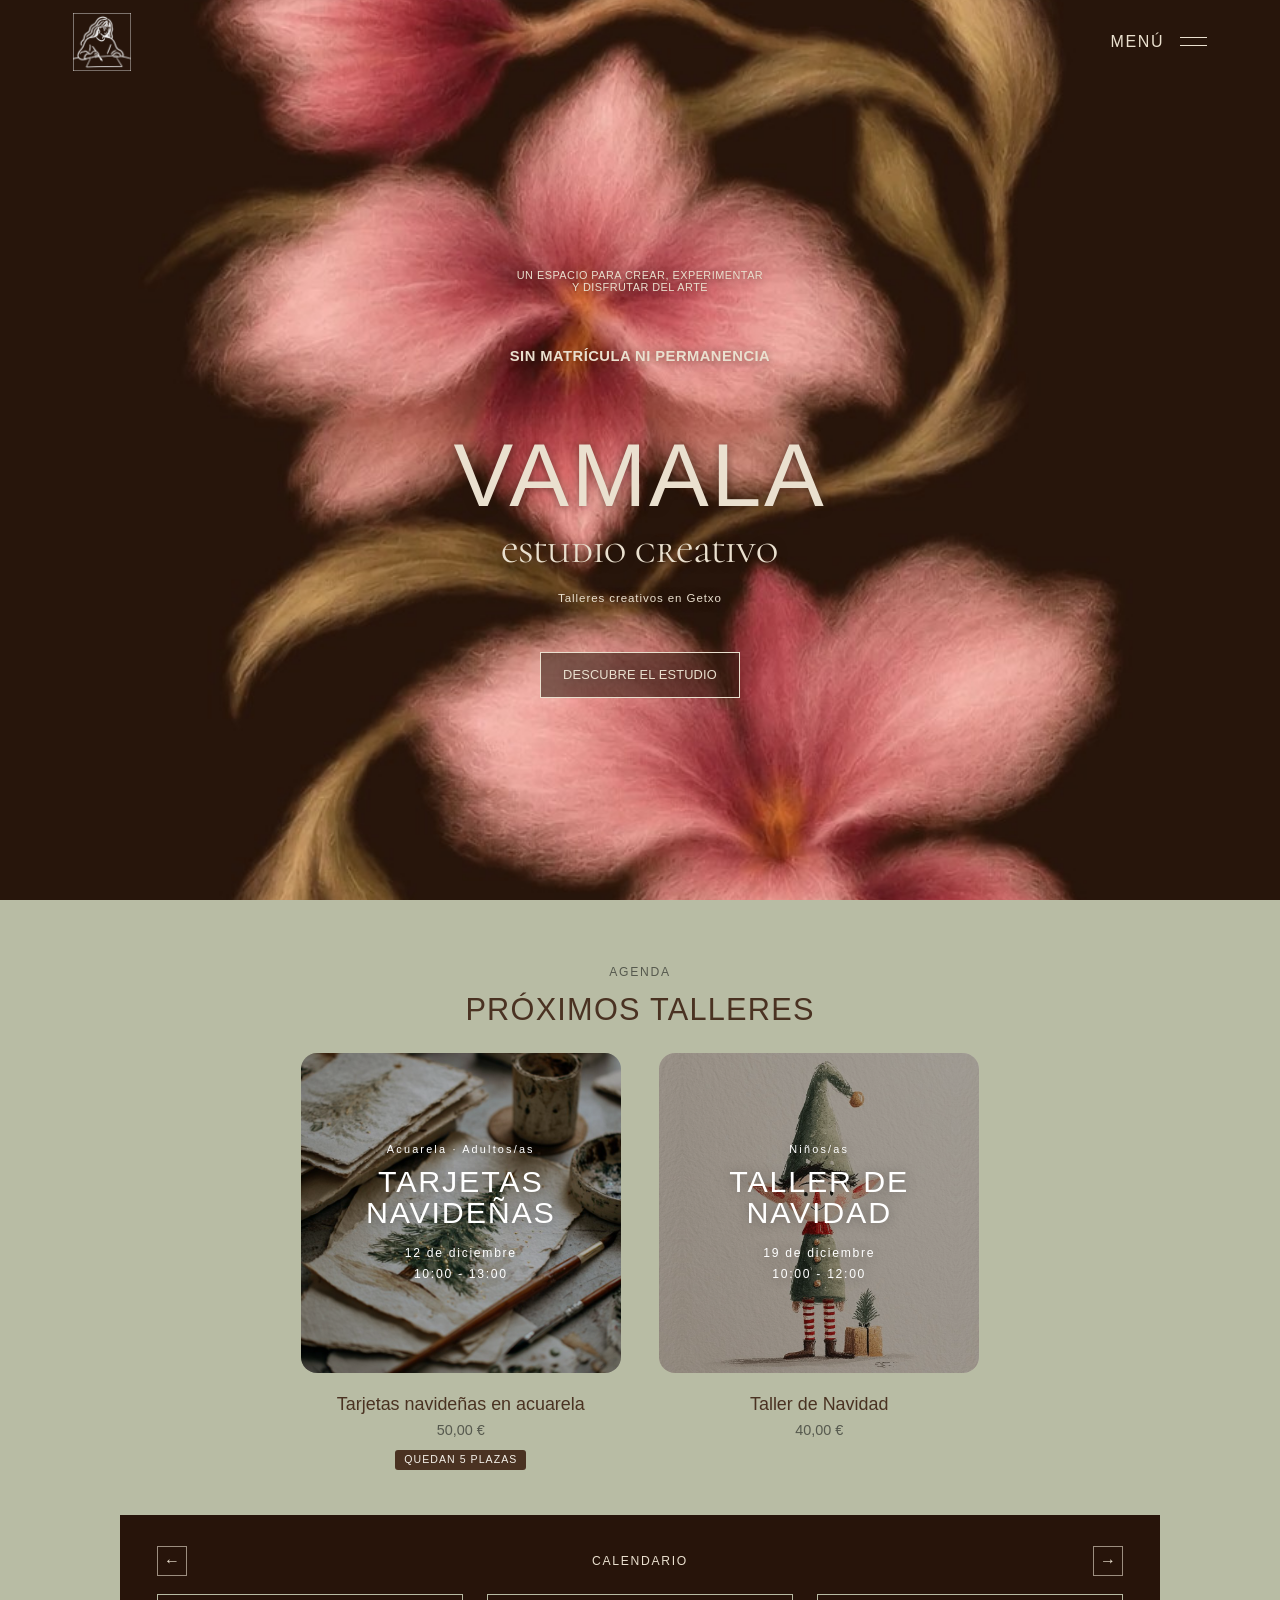
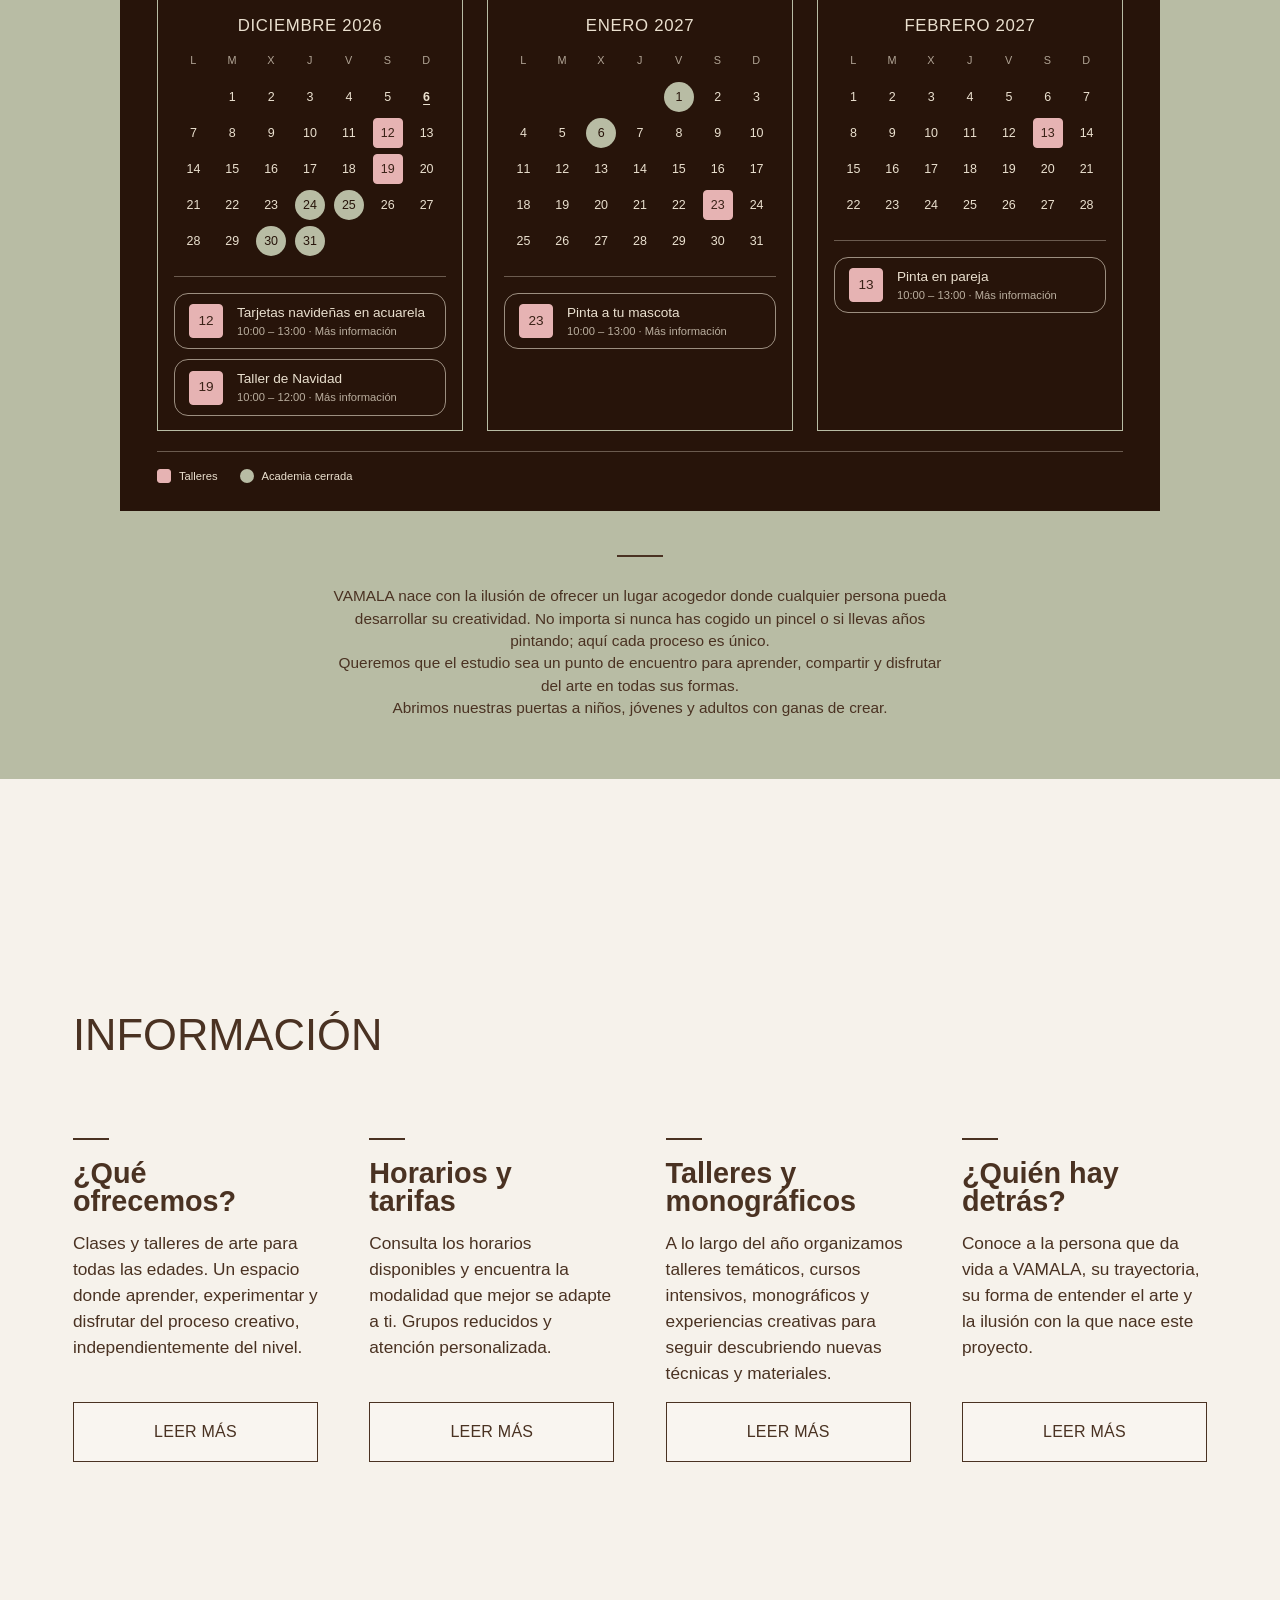
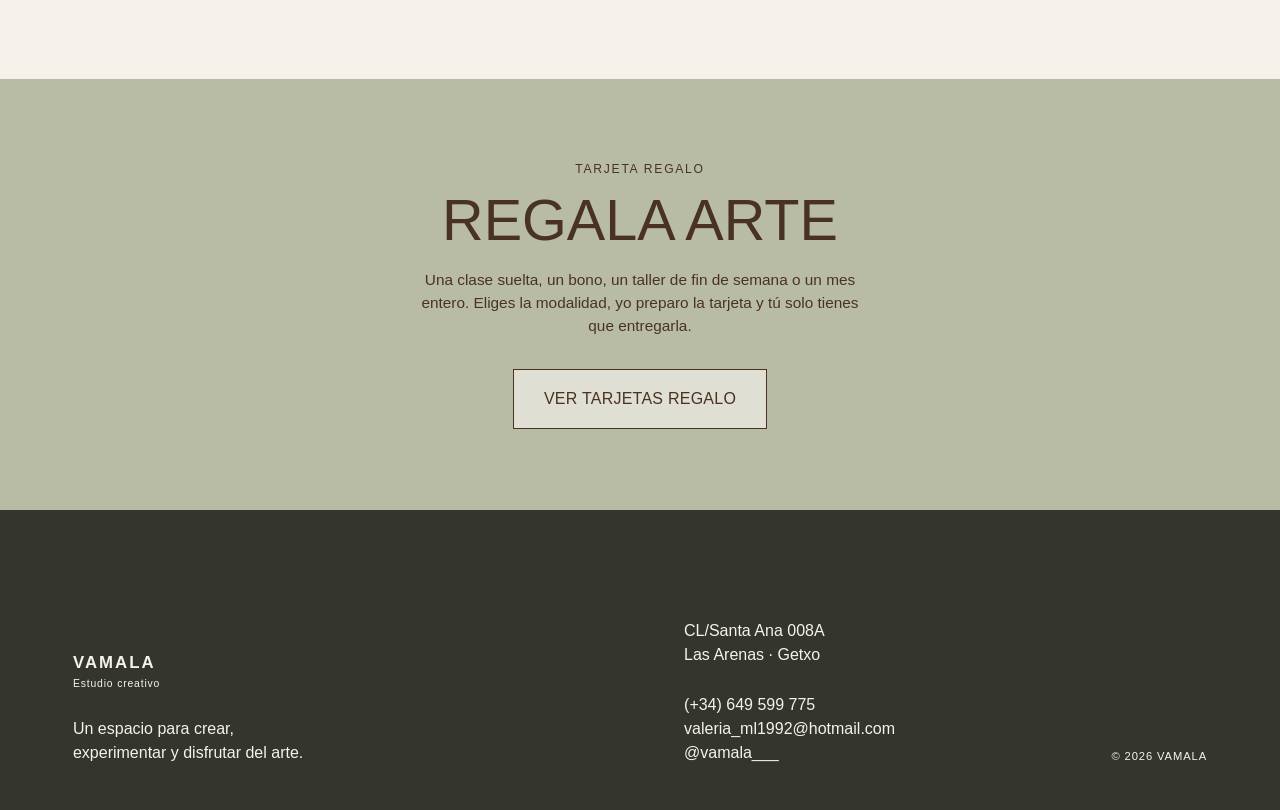
==== commit 5f71ad9a: "style: en el movil, el recuadro de horarios y tarifas sale de los lados del titulo Co-Authored-By: C" ====
--- a/index.html
+++ b/index.html
@@ -28,8 +28,8 @@
     <link rel="preconnect" href="https://fonts.googleapis.com" />
     <link rel="preconnect" href="https://fonts.gstatic.com" crossorigin />
     <link rel="stylesheet" href="https://fonts.googleapis.com/css2?family=Cormorant+Unicase:wght@400&family=Permanent+Marker&display=swap" />
-    <link rel="stylesheet" href="assets/styles.css?v=186" />
-    <script src="assets/site.js?v=186" defer></script>
+    <link rel="stylesheet" href="assets/styles.css?v=187" />
+    <script src="assets/site.js?v=187" defer></script>
 
     <!-- Ficha del negocio para Google. Los horarios salen de las clases semanales;
          si cambian, hay que actualizarlos aquí además de en la sección Horarios. -->
--- a/assets/styles.css
+++ b/assets/styles.css
@@ -912,7 +912,9 @@
   .board { padding: 18px 12px; column-gap: 14px; }
   /* En el movil, el titulo arriba en horizontal y la informacion pegada a la izquierda. */
   .board { grid-template-columns: 1fr; row-gap: 14px; }
-  .board__title { writing-mode: horizontal-tb; transform: none; text-align: center; }
+  /* El titulo se sienta sobre la linea de arriba del recuadro, que sale de sus
+     lados (como un rotulo): fondo verde para cortar la linea por detras. */
+  .board__title { writing-mode: horizontal-tb; transform: none; justify-self: center; margin-top: calc(-18px - 0.55em); padding: 0 12px; text-align: center; background: var(--sage); }
   .board__rows { width: 100%; max-width: none; justify-self: stretch; margin-left: 0; }
   .board__trow > :nth-child(3) { padding-left: 6px; }
   .board__trow { grid-template-columns: 64px minmax(0, 1fr) minmax(0, 1fr); gap: 6px; padding: 14px 0; }
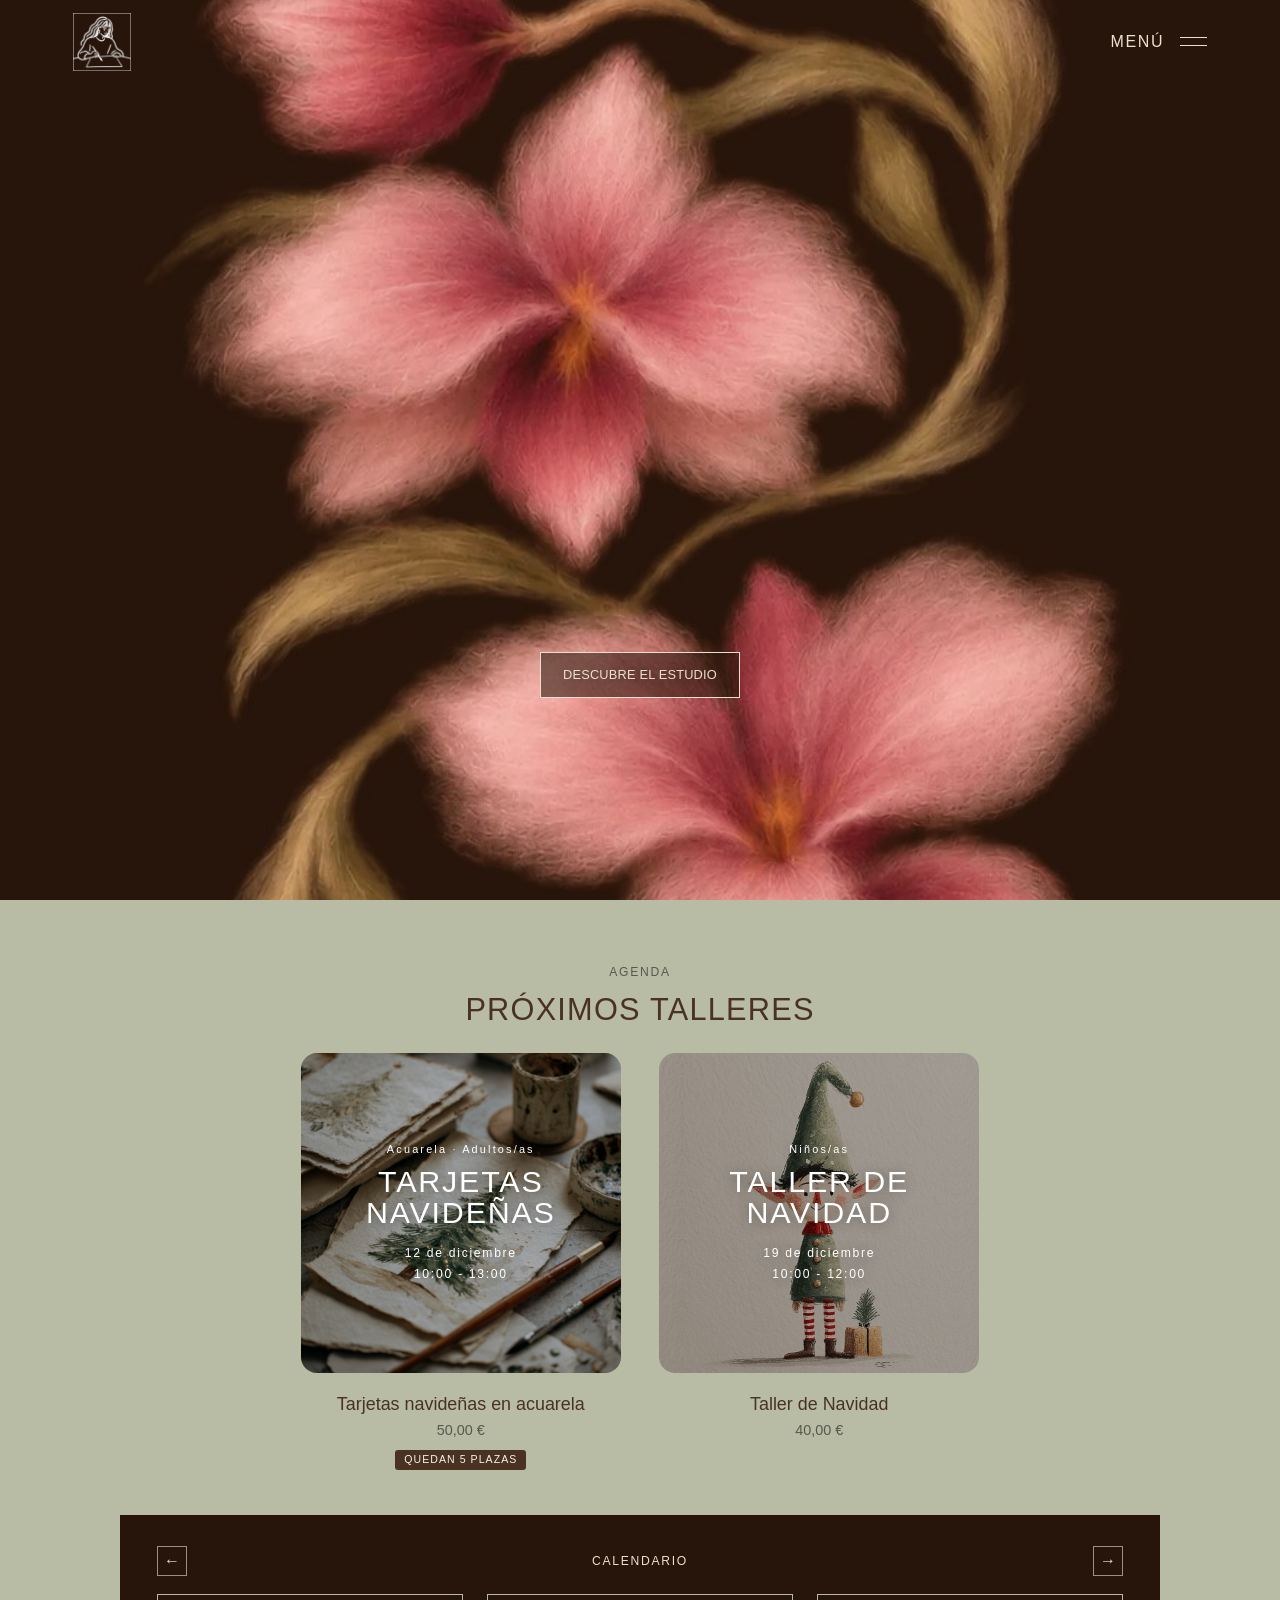
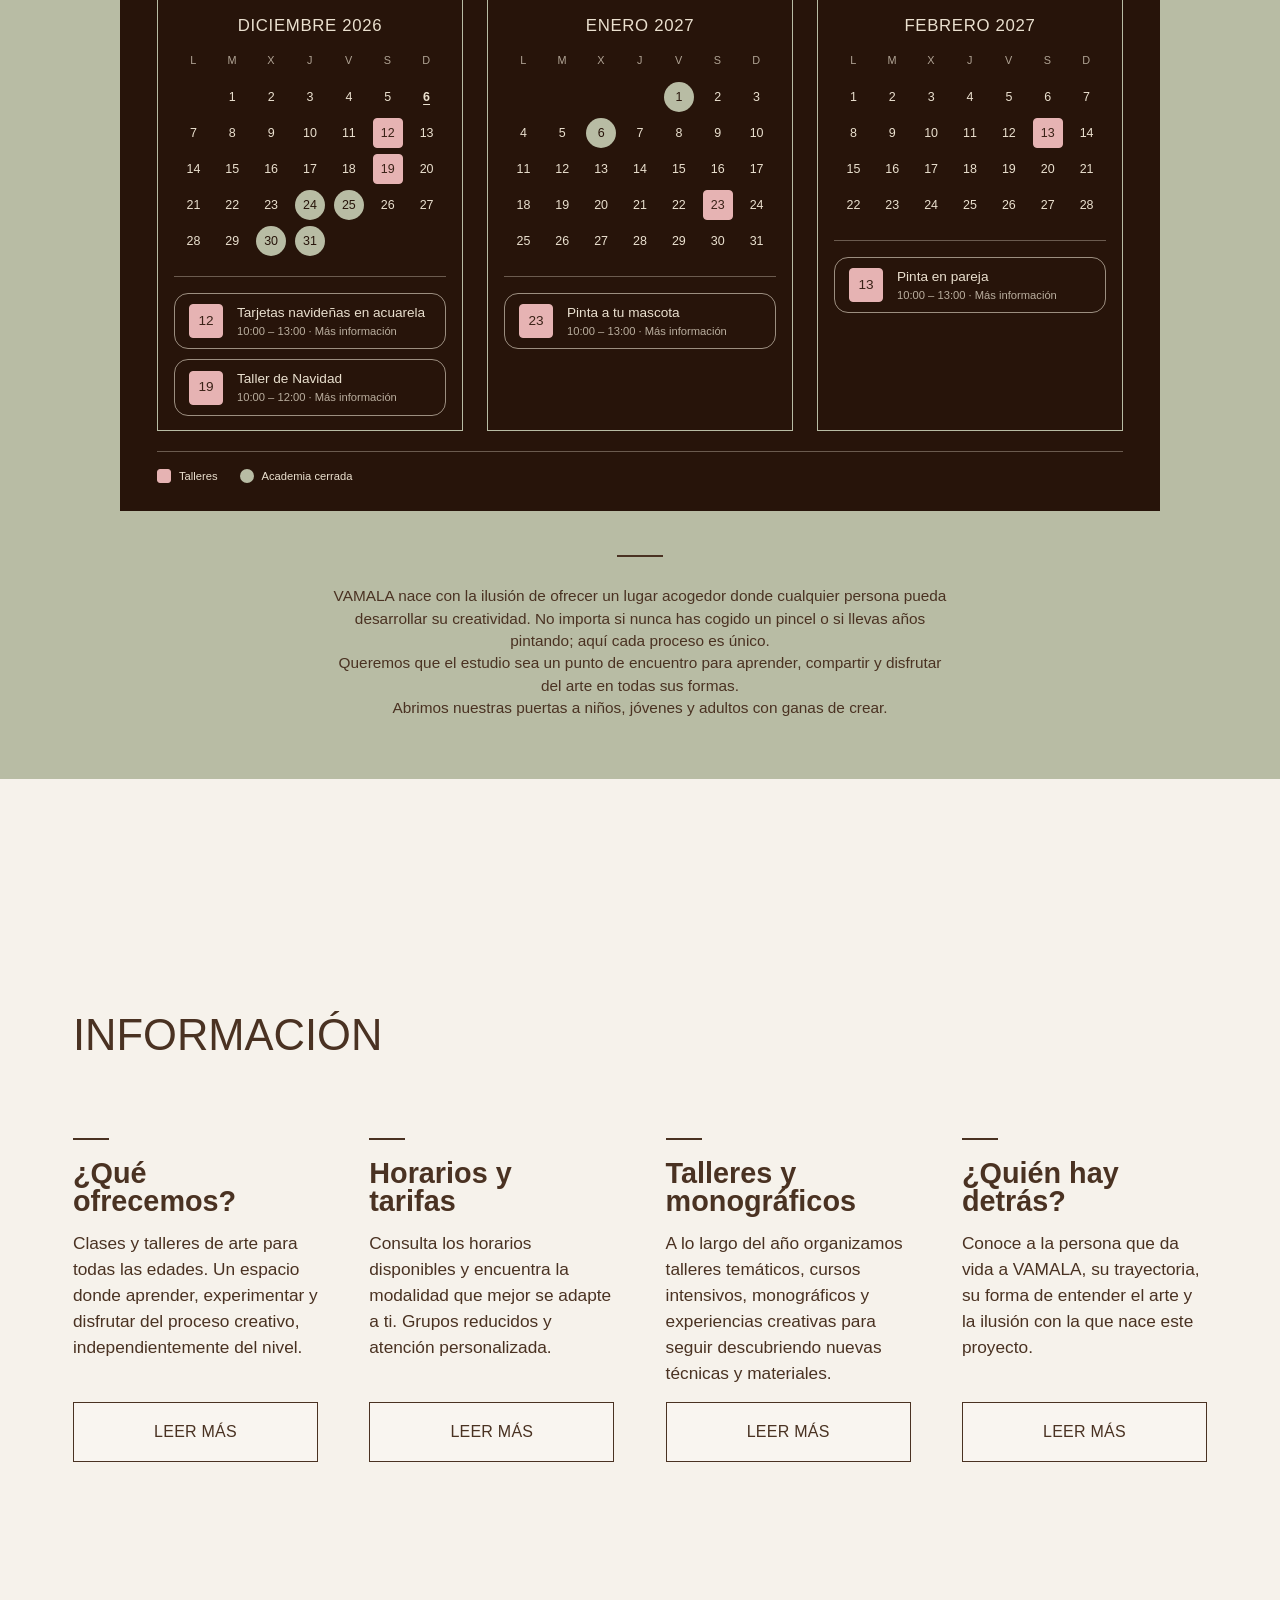
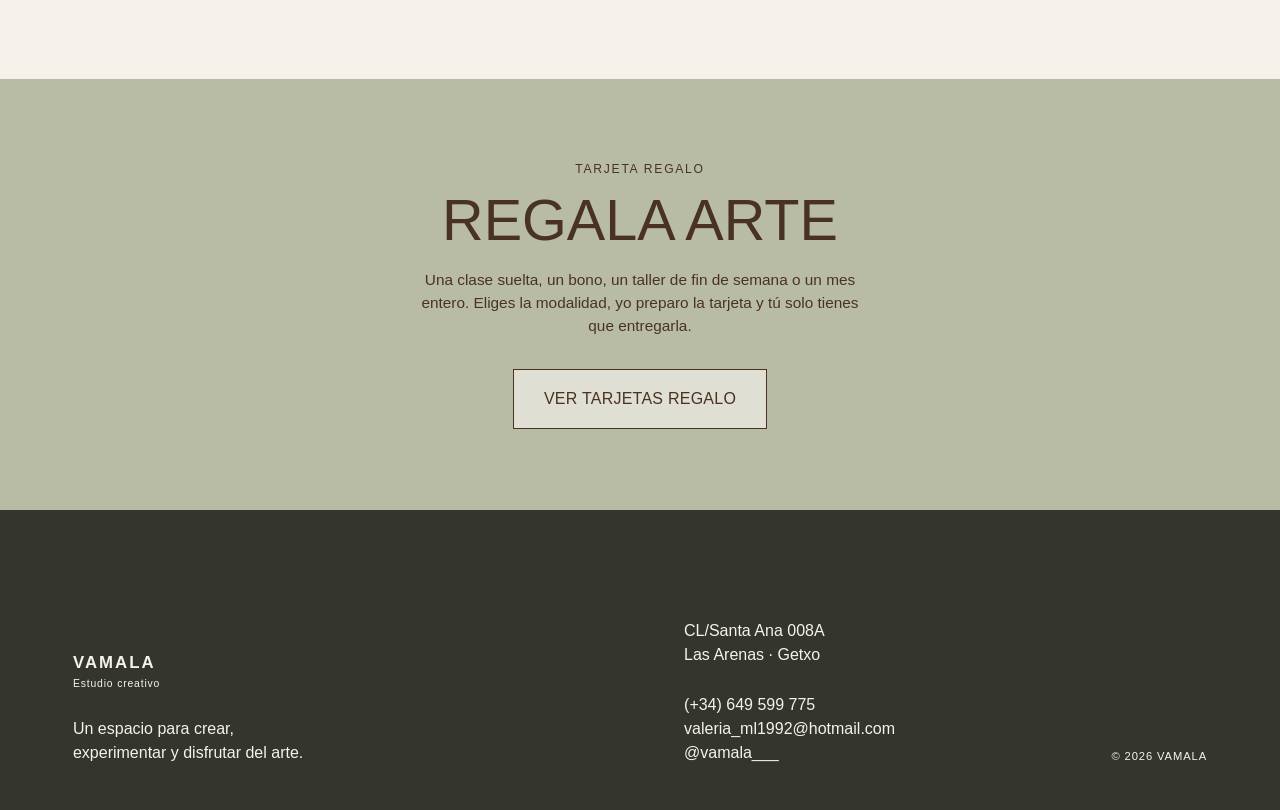
==== commit d8377b9f: "style: en el movil, mas espacio entre horarios y tarifas Co-Authored-By: Claude Opus 5.5 <noreply@an" ====
--- a/index.html
+++ b/index.html
@@ -28,8 +28,8 @@
     <link rel="preconnect" href="https://fonts.googleapis.com" />
     <link rel="preconnect" href="https://fonts.gstatic.com" crossorigin />
     <link rel="stylesheet" href="https://fonts.googleapis.com/css2?family=Cormorant+Unicase:wght@400&family=Permanent+Marker&display=swap" />
-    <link rel="stylesheet" href="assets/styles.css?v=187" />
-    <script src="assets/site.js?v=187" defer></script>
+    <link rel="stylesheet" href="assets/styles.css?v=188" />
+    <script src="assets/site.js?v=188" defer></script>
 
     <!-- Ficha del negocio para Google. Los horarios salen de las clases semanales;
          si cambian, hay que actualizarlos aquí además de en la sección Horarios. -->
--- a/assets/styles.css
+++ b/assets/styles.css
@@ -884,7 +884,7 @@
   .information { min-height: auto; }
   .offer-layout { grid-template-columns: 1fr; gap: 70px; }
   .schedule__shell { grid-template-columns: 1fr; gap: 46px; }
-  .boards__shell { grid-template-columns: 1fr; gap: 56px; padding-top: 116px; padding-bottom: 64px; }
+  .boards__shell { grid-template-columns: 1fr; gap: 84px; padding-top: 116px; padding-bottom: 64px; }
   .schedule__image { grid-row: 1; }
   .schedule__col--hours .time-grid { grid-template-columns: repeat(3, 1fr); gap: 26px; }
   .schedule__col--hours .time-grid--adults { grid-template-columns: repeat(2, minmax(150px, 1fr)); gap: 26px; }
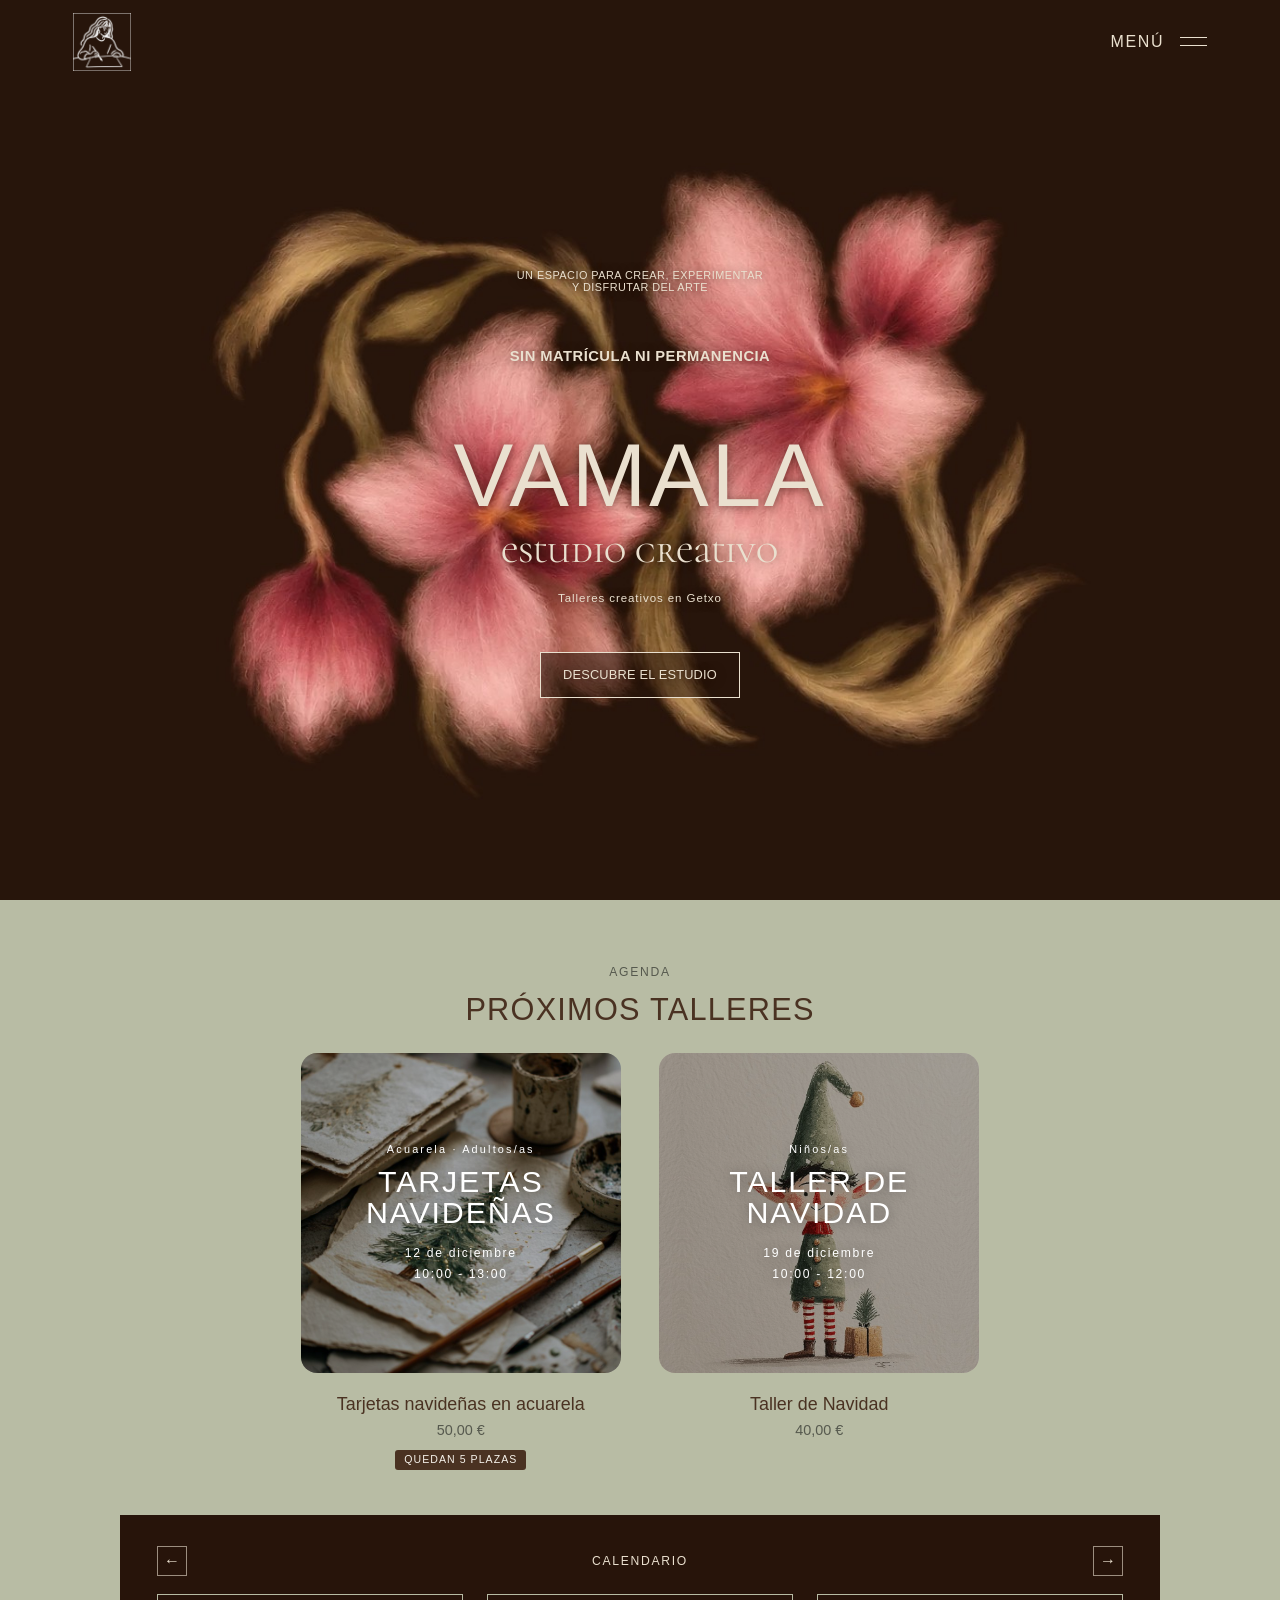
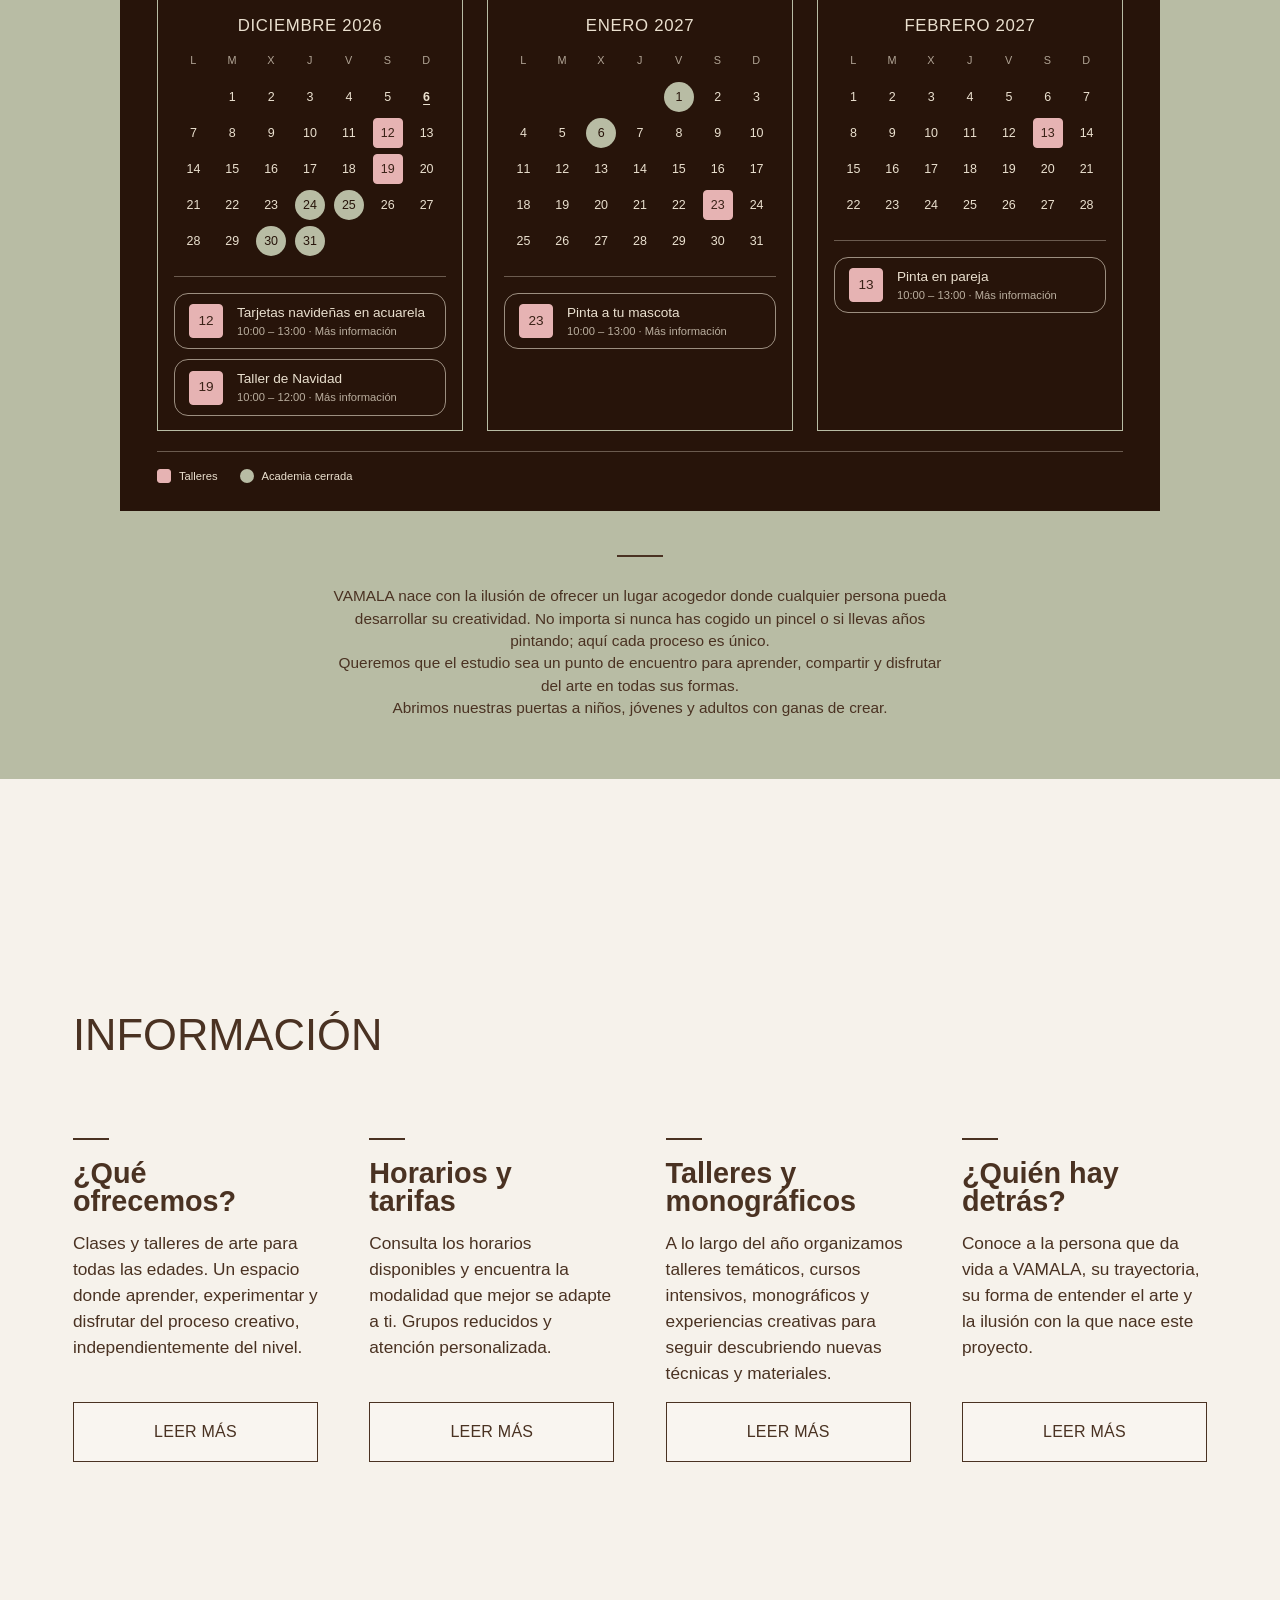
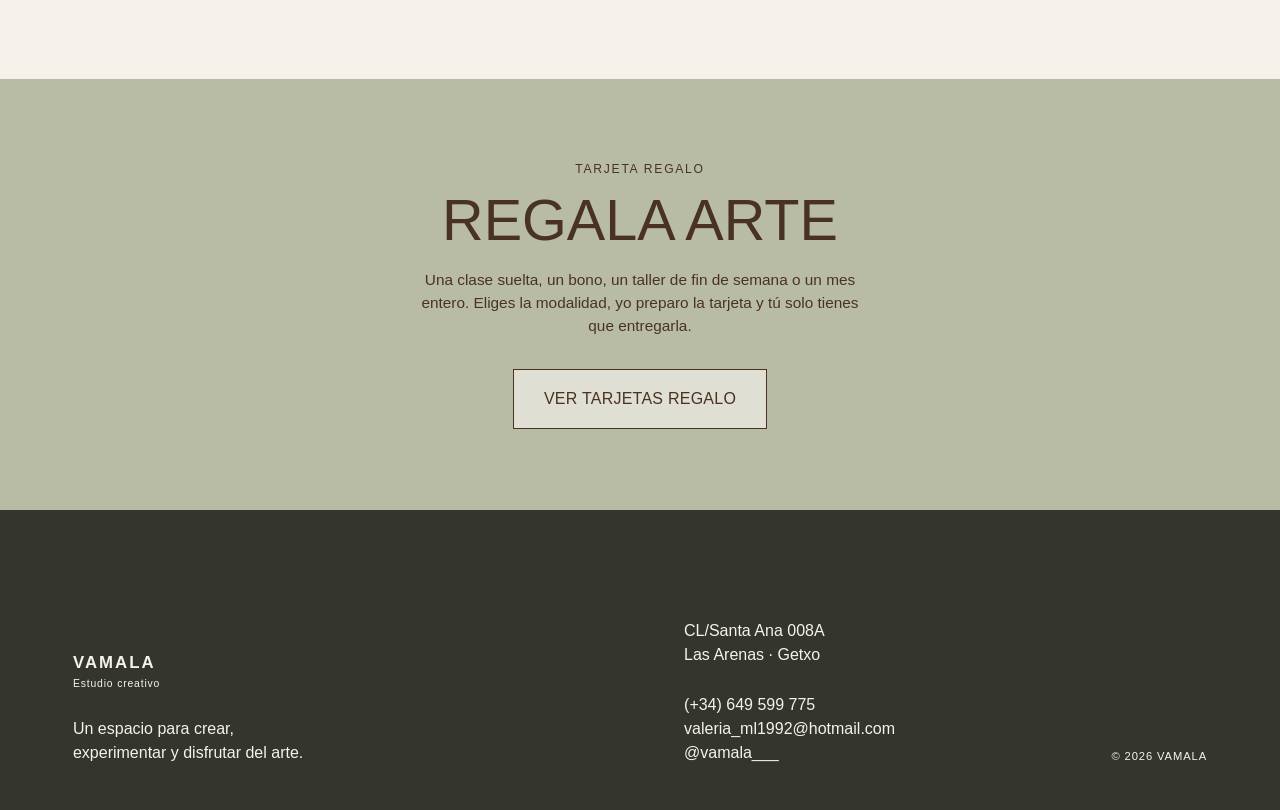
==== commit 85bf0dfd: "style: en el movil, horarios un poco mas abajo Co-Authored-By: Claude Opus 5.5 <noreply@anthropic.co" ====
--- a/index.html
+++ b/index.html
@@ -28,8 +28,8 @@
     <link rel="preconnect" href="https://fonts.googleapis.com" />
     <link rel="preconnect" href="https://fonts.gstatic.com" crossorigin />
     <link rel="stylesheet" href="https://fonts.googleapis.com/css2?family=Cormorant+Unicase:wght@400&family=Permanent+Marker&display=swap" />
-    <link rel="stylesheet" href="assets/styles.css?v=188" />
-    <script src="assets/site.js?v=188" defer></script>
+    <link rel="stylesheet" href="assets/styles.css?v=189" />
+    <script src="assets/site.js?v=189" defer></script>
 
     <!-- Ficha del negocio para Google. Los horarios salen de las clases semanales;
          si cambian, hay que actualizarlos aquí además de en la sección Horarios. -->
--- a/assets/styles.css
+++ b/assets/styles.css
@@ -884,7 +884,7 @@
   .information { min-height: auto; }
   .offer-layout { grid-template-columns: 1fr; gap: 70px; }
   .schedule__shell { grid-template-columns: 1fr; gap: 46px; }
-  .boards__shell { grid-template-columns: 1fr; gap: 84px; padding-top: 116px; padding-bottom: 64px; }
+  .boards__shell { grid-template-columns: 1fr; gap: 84px; padding-top: 150px; padding-bottom: 64px; }
   .schedule__image { grid-row: 1; }
   .schedule__col--hours .time-grid { grid-template-columns: repeat(3, 1fr); gap: 26px; }
   .schedule__col--hours .time-grid--adults { grid-template-columns: repeat(2, minmax(150px, 1fr)); gap: 26px; }
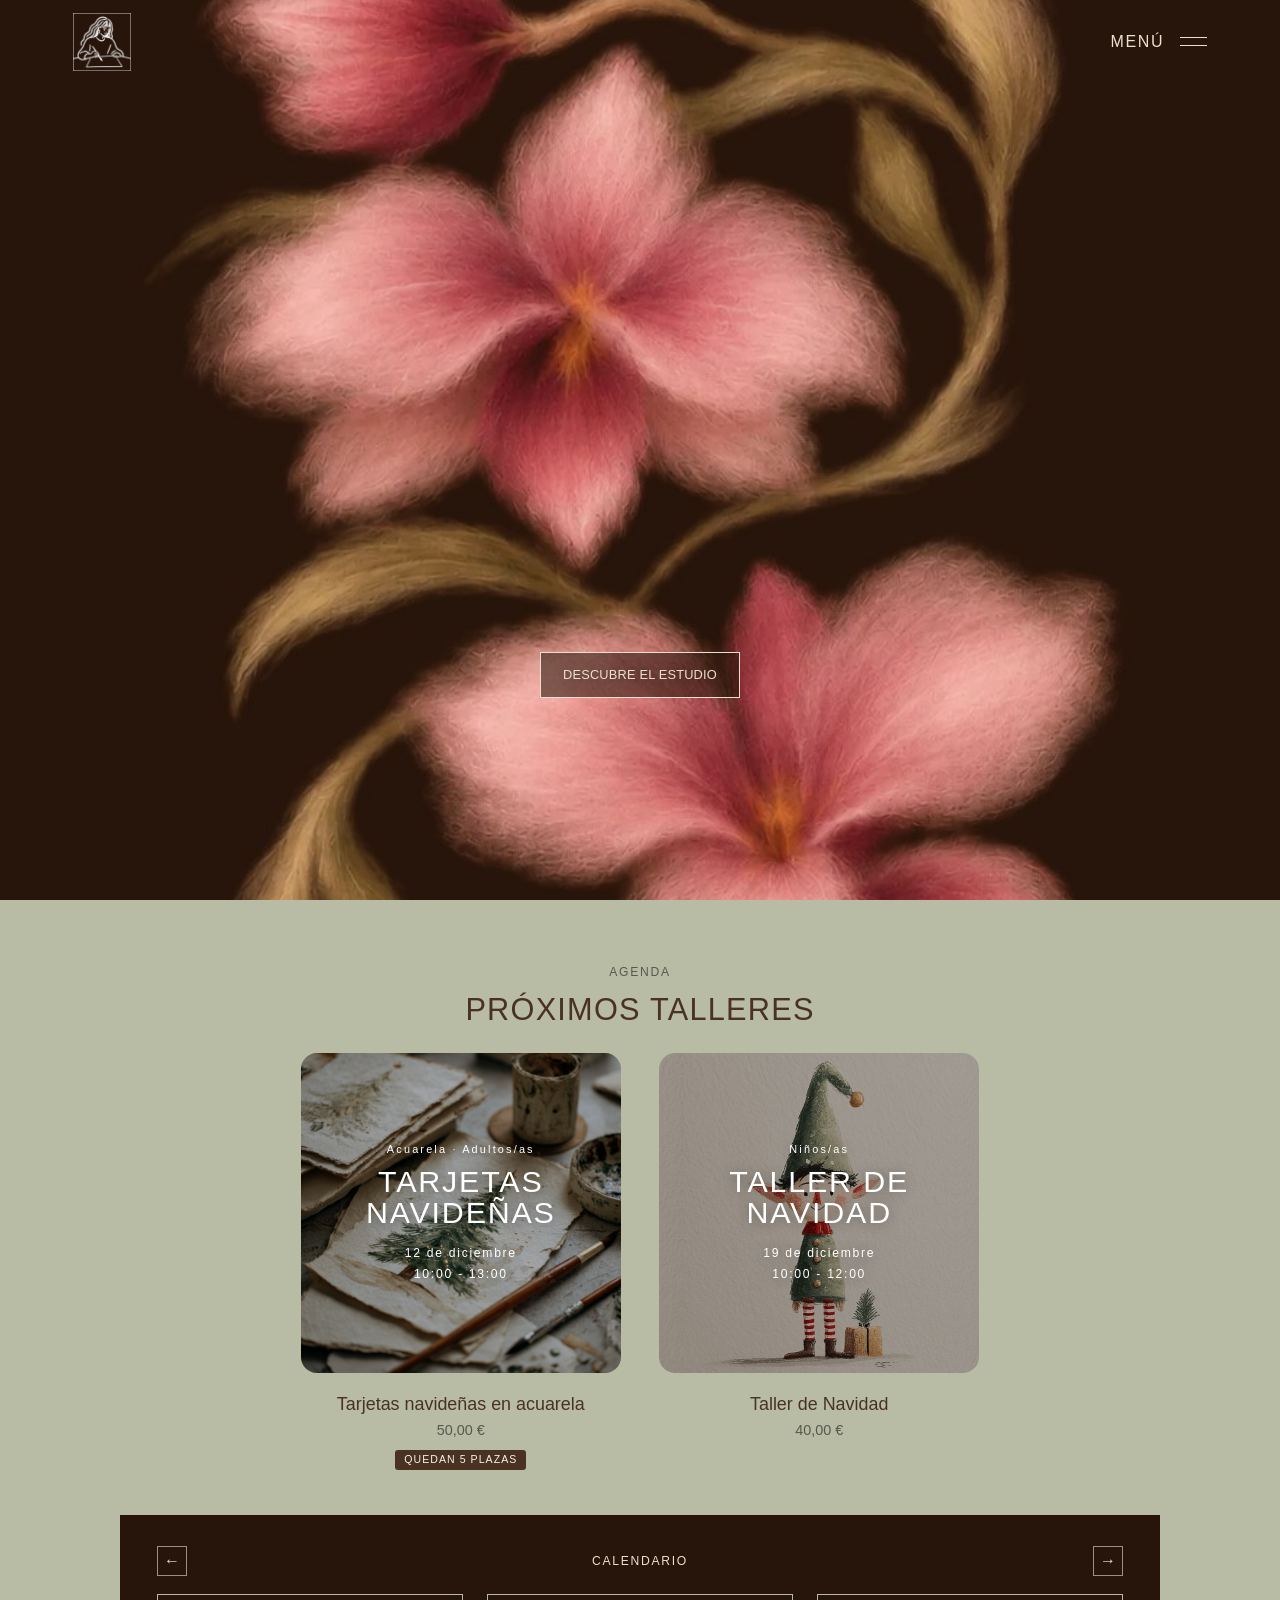
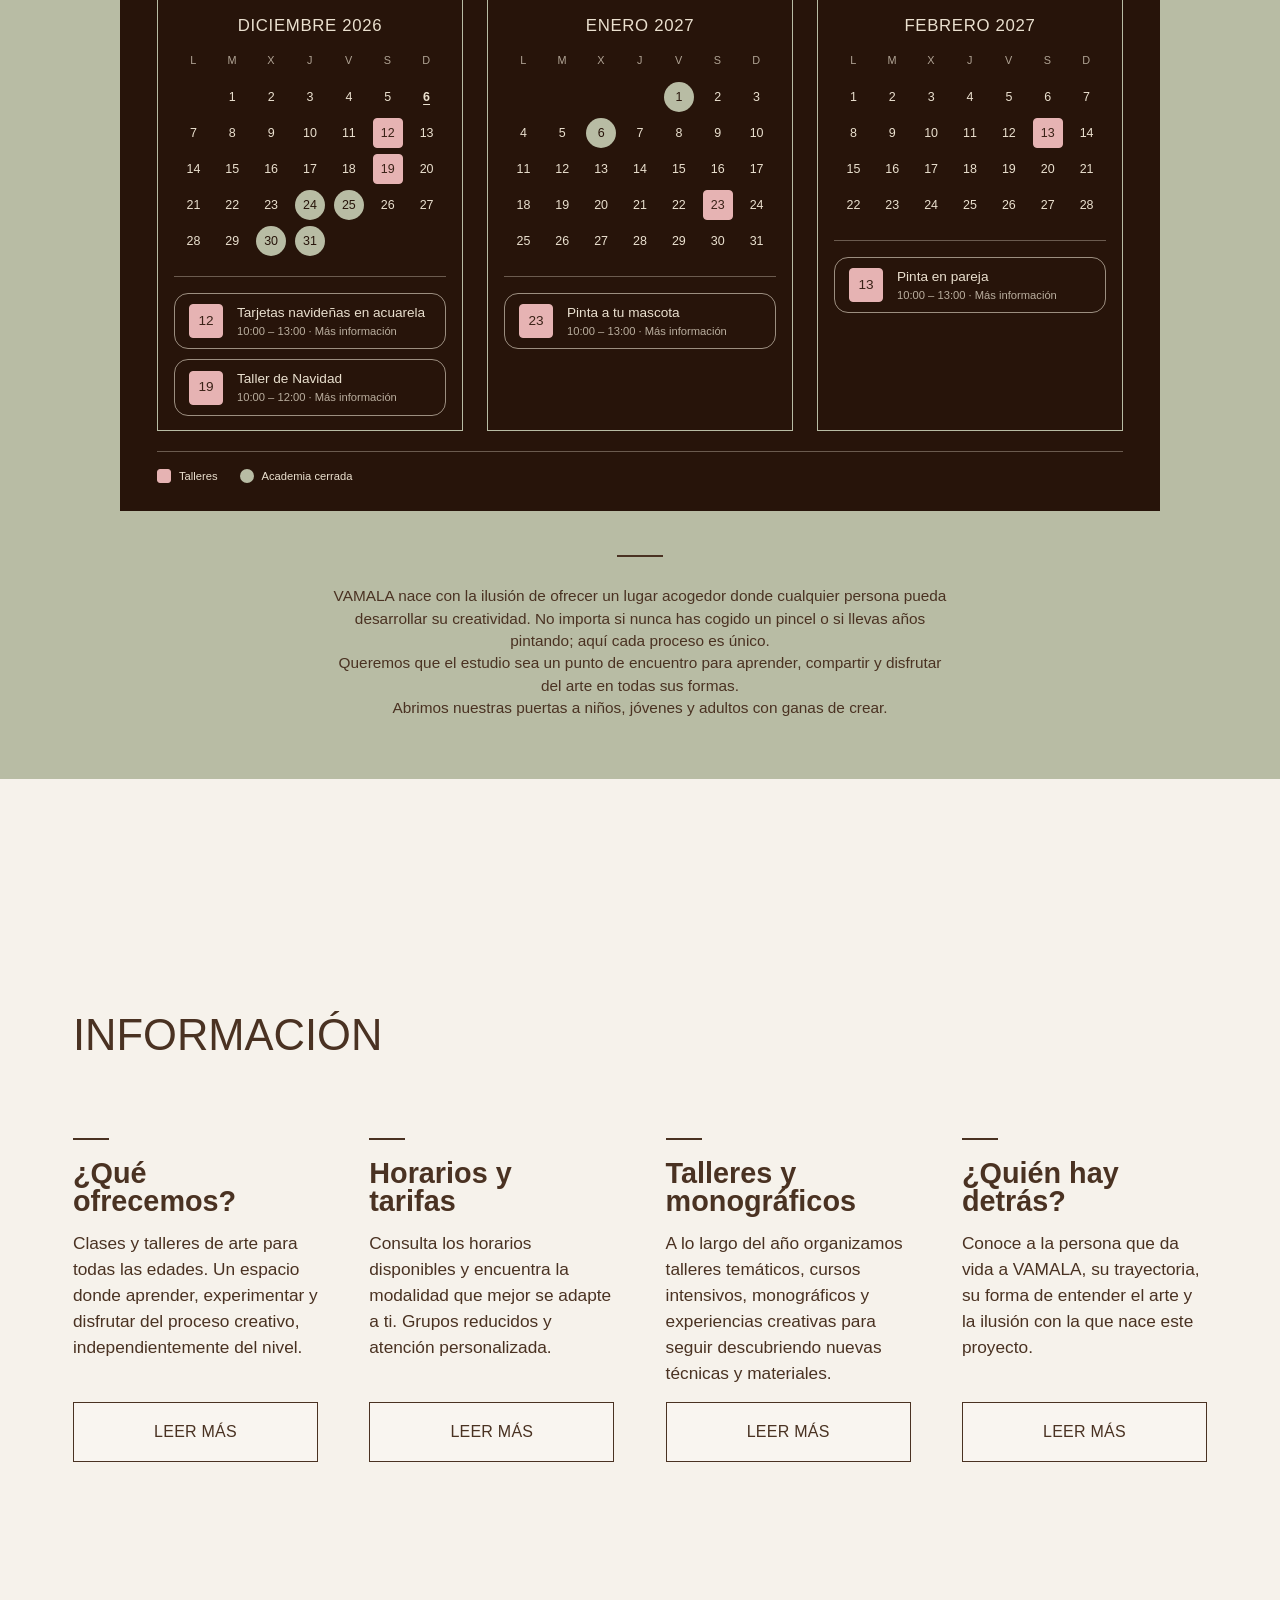
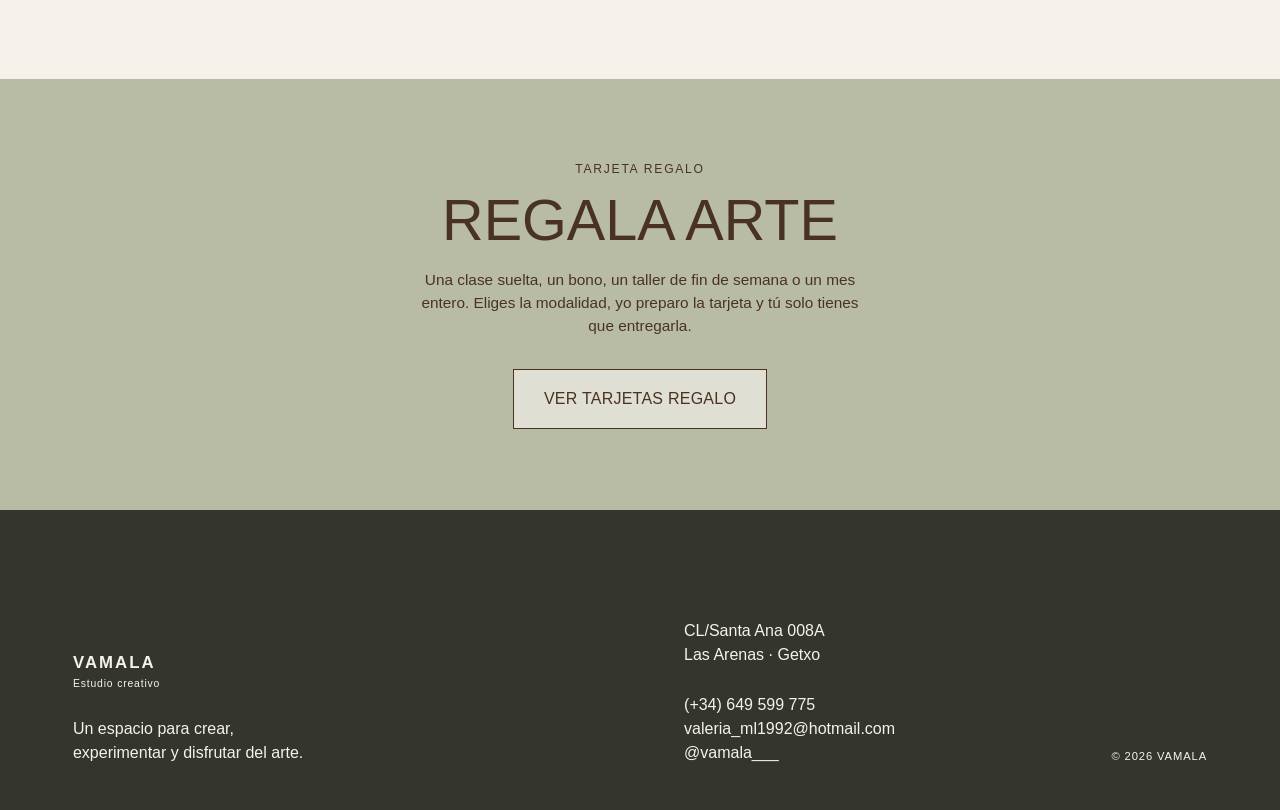
==== commit ed7b75bb: "content: Lista de espera y debajo Apuntate, en el grupo completo del jueves Co-Authored-By: Claude O" ====
--- a/index.html
+++ b/index.html
@@ -28,8 +28,8 @@
     <link rel="preconnect" href="https://fonts.googleapis.com" />
     <link rel="preconnect" href="https://fonts.gstatic.com" crossorigin />
     <link rel="stylesheet" href="https://fonts.googleapis.com/css2?family=Cormorant+Unicase:wght@400&family=Permanent+Marker&display=swap" />
-    <link rel="stylesheet" href="assets/styles.css?v=189" />
-    <script src="assets/site.js?v=189" defer></script>
+    <link rel="stylesheet" href="assets/styles.css?v=190" />
+    <script src="assets/site.js?v=190" defer></script>
 
     <!-- Ficha del negocio para Google. Los horarios salen de las clases semanales;
          si cambian, hay que actualizarlos aquí además de en la sección Horarios. -->
@@ -299,7 +299,7 @@
                   </div>
                   <div class="board__trow" role="row">
                     <h3 class="board__label" role="rowheader">Jueves</h3>
-                    <p role="cell">10:00 a 12:00<br />18:45 a 20:45 <span class="slot-full">Completo</span><br /><a class="waitlist-link" href="https://wa.me/34649599775?text=Hola%20Valeria%2C%20quiero%20apuntarme%20a%20la%20lista%20de%20espera%20del%20grupo%20de%20adultos%20del%20jueves%20de%2018%3A45%20a%2020%3A45." target="_blank" rel="noreferrer">Apúntate a la lista de espera</a></p>
+                    <p role="cell">10:00 a 12:00<br />18:45 a 20:45 <span class="slot-full">Completo</span><br /><span class="waitlist-label">Lista de espera</span><br /><a class="waitlist-link" href="https://wa.me/34649599775?text=Hola%20Valeria%2C%20quiero%20apuntarme%20a%20la%20lista%20de%20espera%20del%20grupo%20de%20adultos%20del%20jueves%20de%2018%3A45%20a%2020%3A45." target="_blank" rel="noreferrer">Apúntate</a></p>
                     <p role="cell">17:00 a 18:30</p>
                   </div>
                   <div class="board__trow" role="row">
--- a/assets/styles.css
+++ b/assets/styles.css
@@ -459,7 +459,8 @@
 .time-grid strong { font-weight: 400; white-space: nowrap; }
 /* Grupo lleno: la etiqueta y el enlace a la lista de espera por WhatsApp. */
 .slot-full { display: inline-block; margin-left: 6px; padding: 1px 7px; font-size: 0.62rem; letter-spacing: 0.12em; text-transform: uppercase; color: var(--cream); background: var(--tobacco); border-radius: 3px; vertical-align: middle; }
-.waitlist-link { display: inline-block; margin-top: 4px; font-size: 0.78rem; color: inherit; text-decoration: underline; text-underline-offset: 3px; }
+.waitlist-label { display: inline-block; margin-top: 4px; font-size: 0.78rem; }
+.waitlist-link { display: inline-block; margin-top: 0; font-size: 0.78rem; color: inherit; text-decoration: underline; text-underline-offset: 3px; }
 /* Los dias sueltos y los bonos son informacion secundaria: van despues de la
    cuota mensual, con el titulo del tamano de "Adultos/as" y todo un punto mas
    pequeno para que no compitan con las tarifas de verdad. */
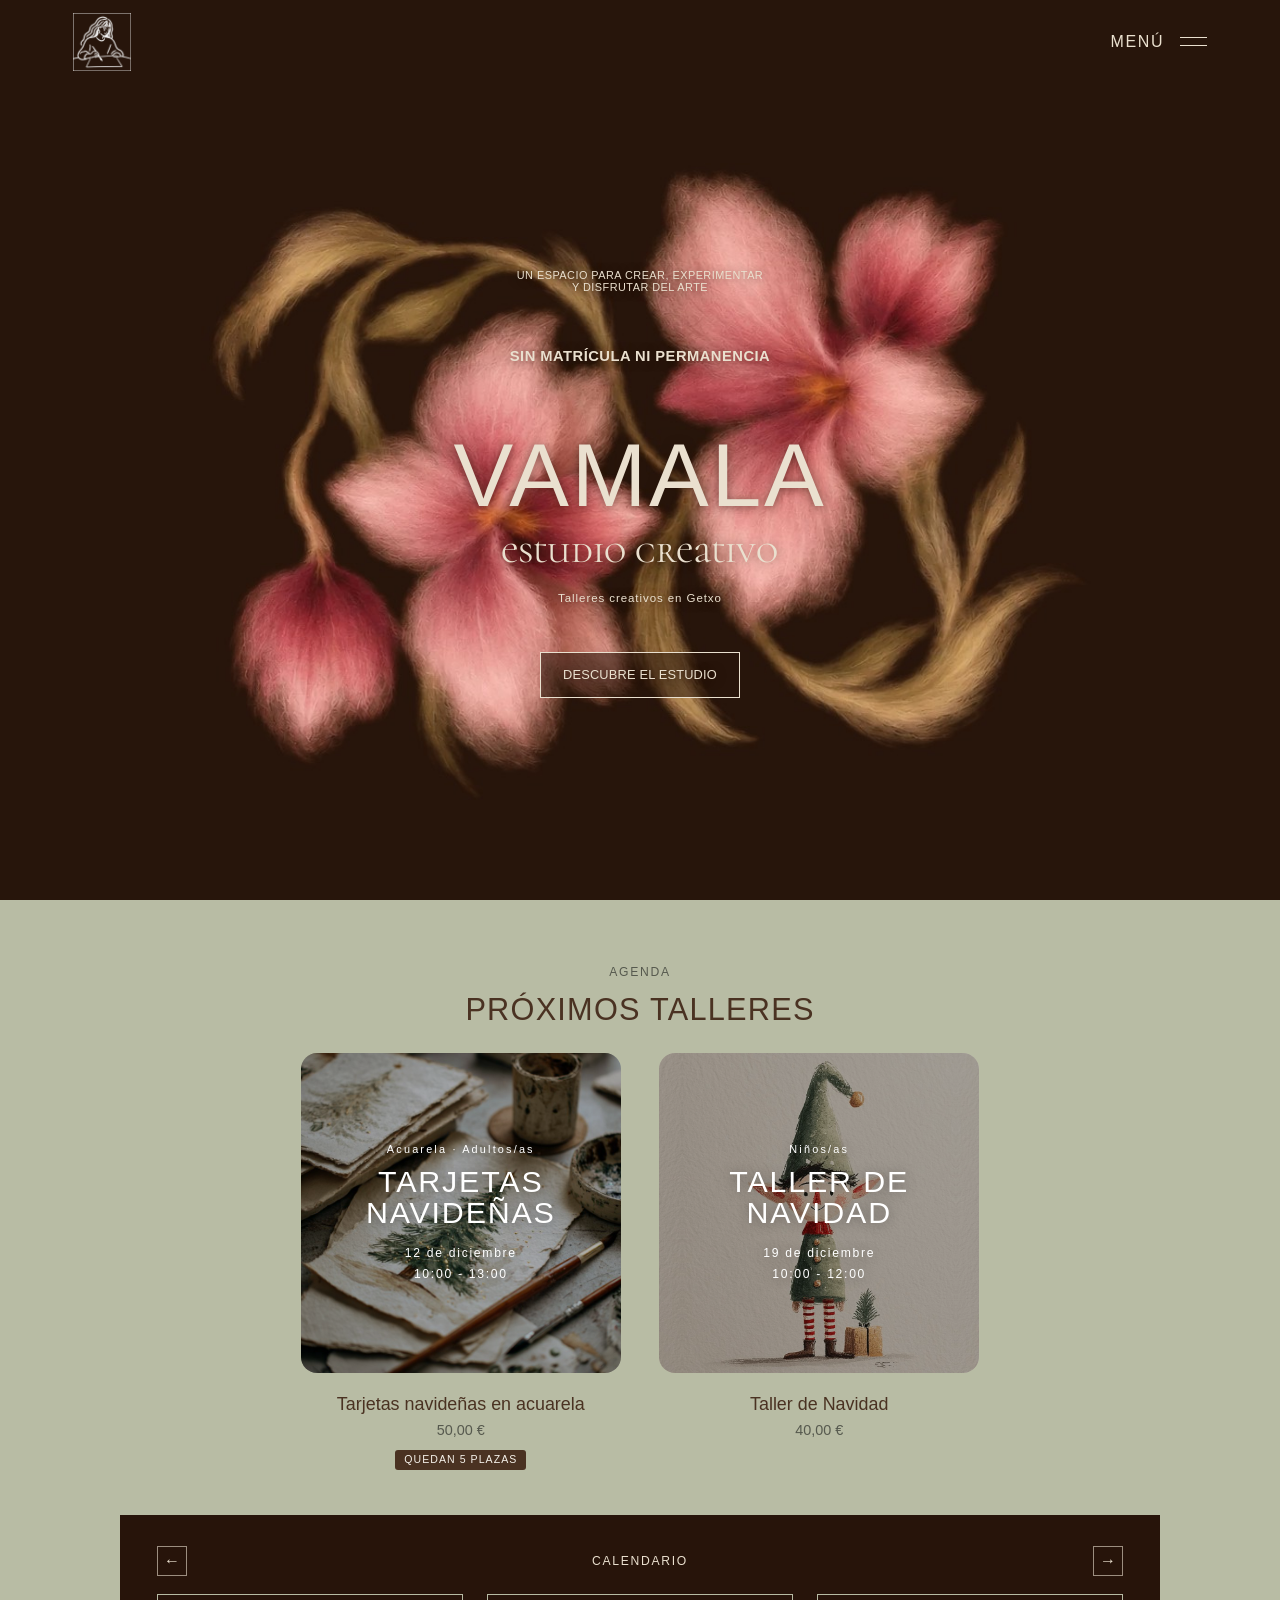
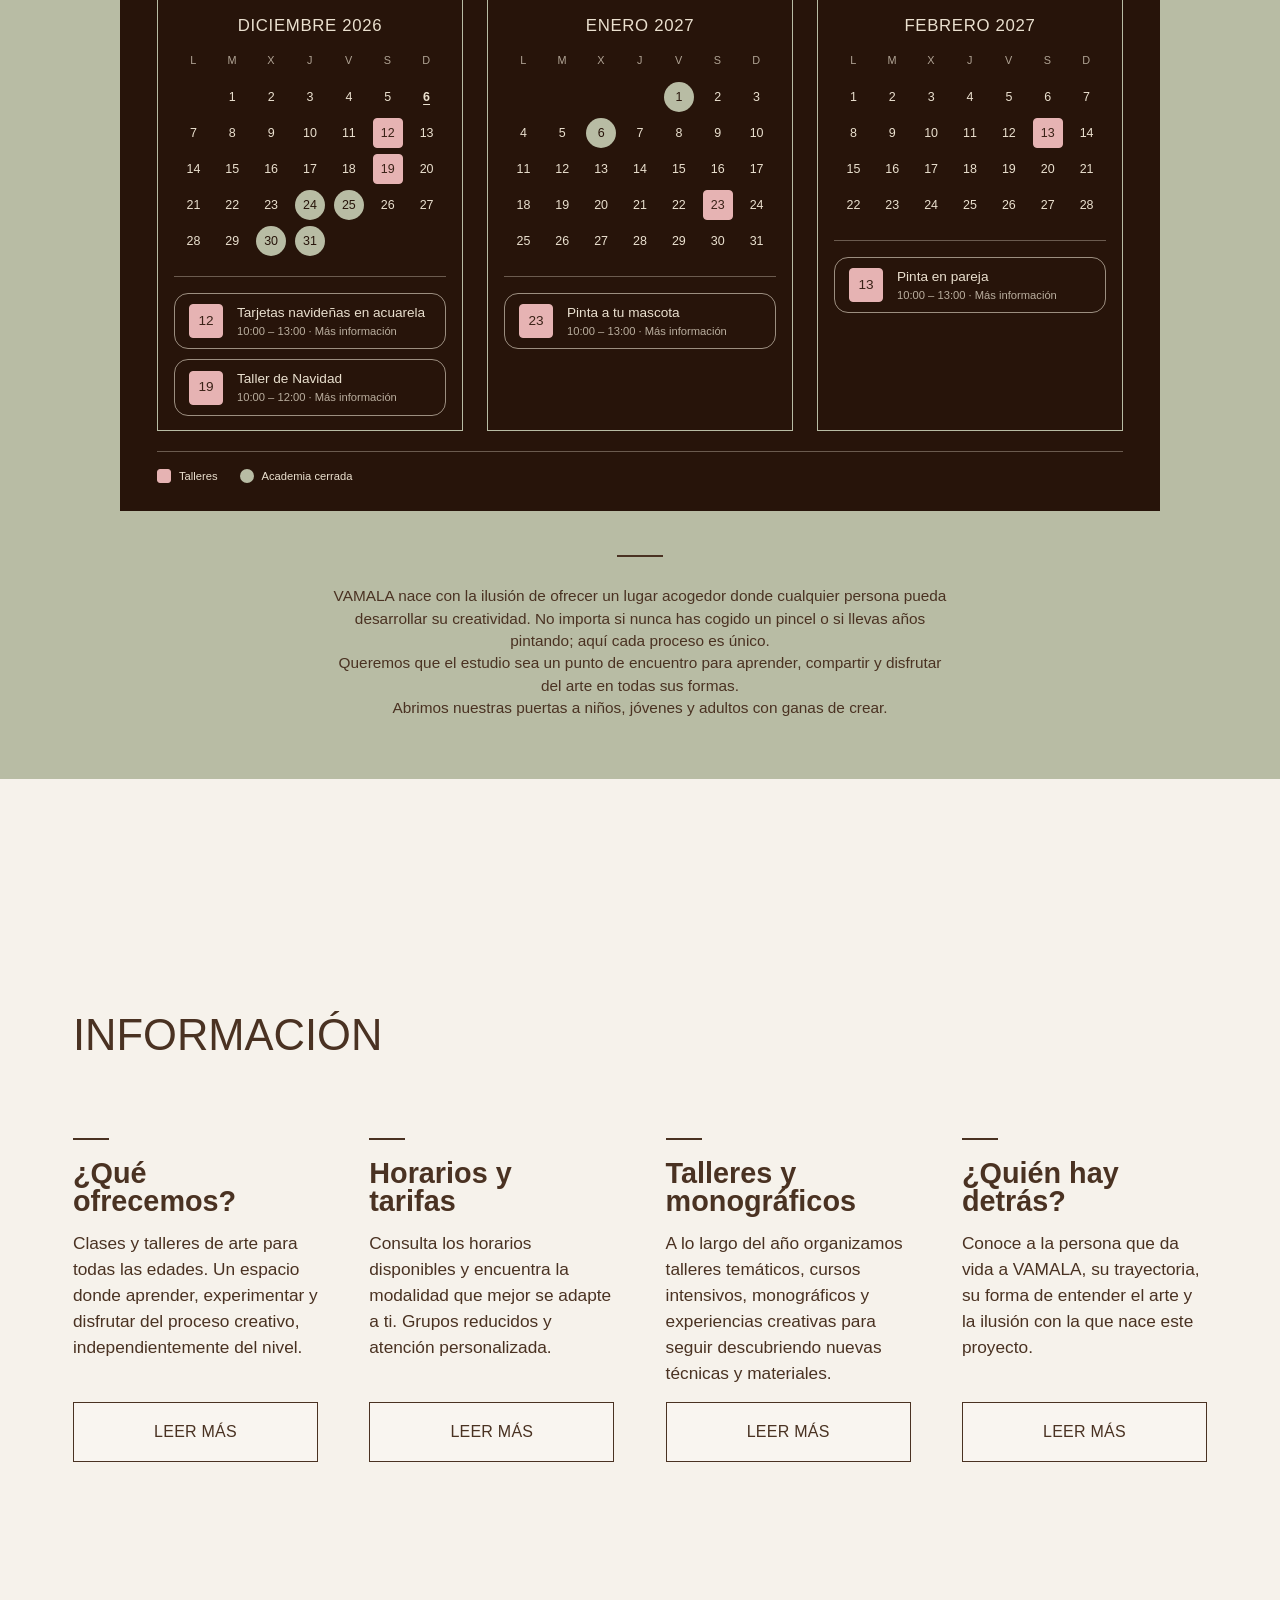
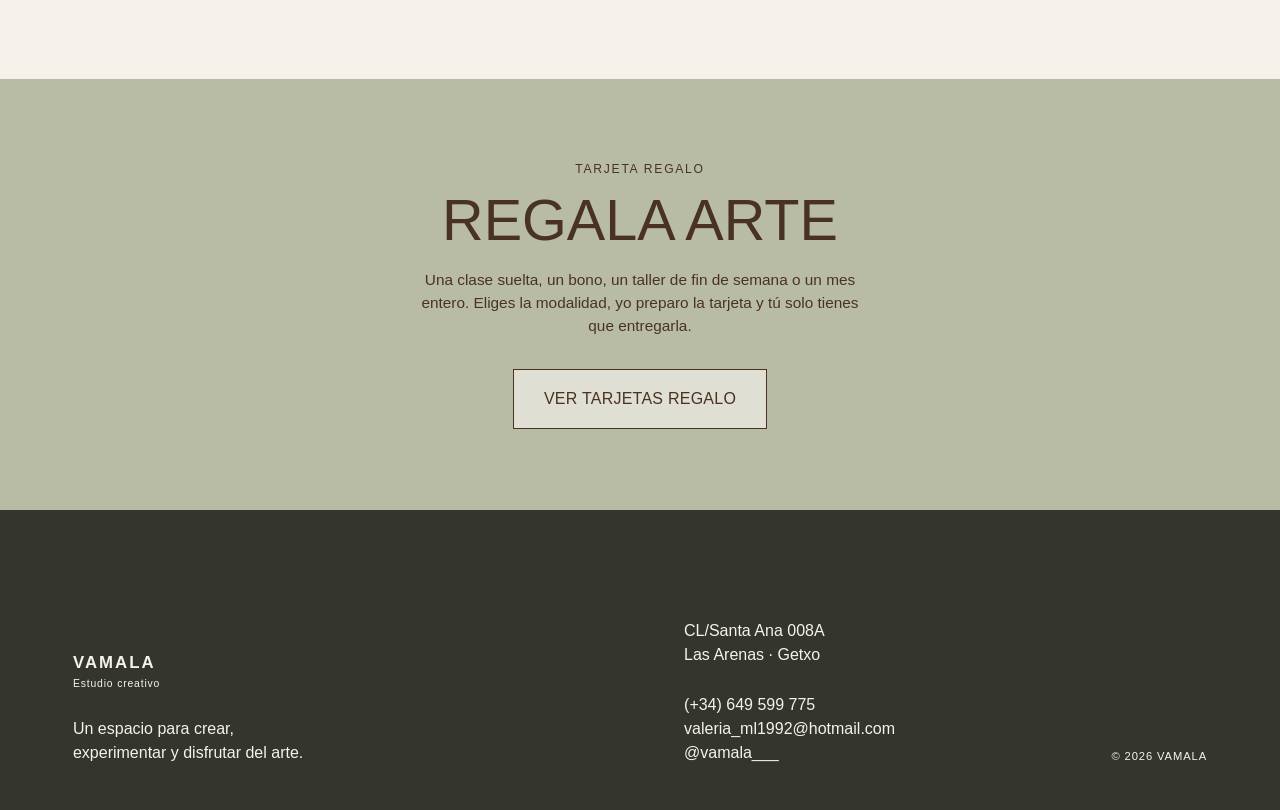
==== commit ec420efb: "style: Lista de espera y Apuntate del mismo tamano y centrados Co-Authored-By: Claude Opus 5.5 <nore" ====
--- a/index.html
+++ b/index.html
@@ -28,8 +28,8 @@
     <link rel="preconnect" href="https://fonts.googleapis.com" />
     <link rel="preconnect" href="https://fonts.gstatic.com" crossorigin />
     <link rel="stylesheet" href="https://fonts.googleapis.com/css2?family=Cormorant+Unicase:wght@400&family=Permanent+Marker&display=swap" />
-    <link rel="stylesheet" href="assets/styles.css?v=190" />
-    <script src="assets/site.js?v=190" defer></script>
+    <link rel="stylesheet" href="assets/styles.css?v=191" />
+    <script src="assets/site.js?v=191" defer></script>
 
     <!-- Ficha del negocio para Google. Los horarios salen de las clases semanales;
          si cambian, hay que actualizarlos aquí además de en la sección Horarios. -->
@@ -299,7 +299,7 @@
                   </div>
                   <div class="board__trow" role="row">
                     <h3 class="board__label" role="rowheader">Jueves</h3>
-                    <p role="cell">10:00 a 12:00<br />18:45 a 20:45 <span class="slot-full">Completo</span><br /><span class="waitlist-label">Lista de espera</span><br /><a class="waitlist-link" href="https://wa.me/34649599775?text=Hola%20Valeria%2C%20quiero%20apuntarme%20a%20la%20lista%20de%20espera%20del%20grupo%20de%20adultos%20del%20jueves%20de%2018%3A45%20a%2020%3A45." target="_blank" rel="noreferrer">Apúntate</a></p>
+                    <p role="cell">10:00 a 12:00<br />18:45 a 20:45 <span class="slot-full">Completo</span><br /><span class="waitlist"><span>Lista de espera</span><a class="waitlist-link" href="https://wa.me/34649599775?text=Hola%20Valeria%2C%20quiero%20apuntarme%20a%20la%20lista%20de%20espera%20del%20grupo%20de%20adultos%20del%20jueves%20de%2018%3A45%20a%2020%3A45." target="_blank" rel="noreferrer">Apúntate</a></span></p>
                     <p role="cell">17:00 a 18:30</p>
                   </div>
                   <div class="board__trow" role="row">
--- a/assets/styles.css
+++ b/assets/styles.css
@@ -459,8 +459,8 @@
 .time-grid strong { font-weight: 400; white-space: nowrap; }
 /* Grupo lleno: la etiqueta y el enlace a la lista de espera por WhatsApp. */
 .slot-full { display: inline-block; margin-left: 6px; padding: 1px 7px; font-size: 0.62rem; letter-spacing: 0.12em; text-transform: uppercase; color: var(--cream); background: var(--tobacco); border-radius: 3px; vertical-align: middle; }
-.waitlist-label { display: inline-block; margin-top: 4px; font-size: 0.78rem; }
-.waitlist-link { display: inline-block; margin-top: 0; font-size: 0.78rem; color: inherit; text-decoration: underline; text-underline-offset: 3px; }
+.waitlist { display: inline-flex; flex-direction: column; align-items: center; margin-top: 4px; font-size: inherit; }
+.waitlist-link { font-size: inherit; color: inherit; text-decoration: underline; text-underline-offset: 3px; }
 /* Los dias sueltos y los bonos son informacion secundaria: van despues de la
    cuota mensual, con el titulo del tamano de "Adultos/as" y todo un punto mas
    pequeno para que no compitan con las tarifas de verdad. */
@@ -923,7 +923,6 @@
   .board__trow .board__label { font-size: 0.7rem; letter-spacing: 0; }
   .board__trow--head { font-size: 0.66rem; }
   .board__trow--head small { font-size: 0.6rem; }
-  .waitlist-link { font-size: 0.72rem; }
   :root { --page-pad: 22px; }
   /* Con 2 y 3 columnas en pantalla estrecha, el hueco entre fotos se come el ancho. */
   .commission-gallery { gap: 10px; }
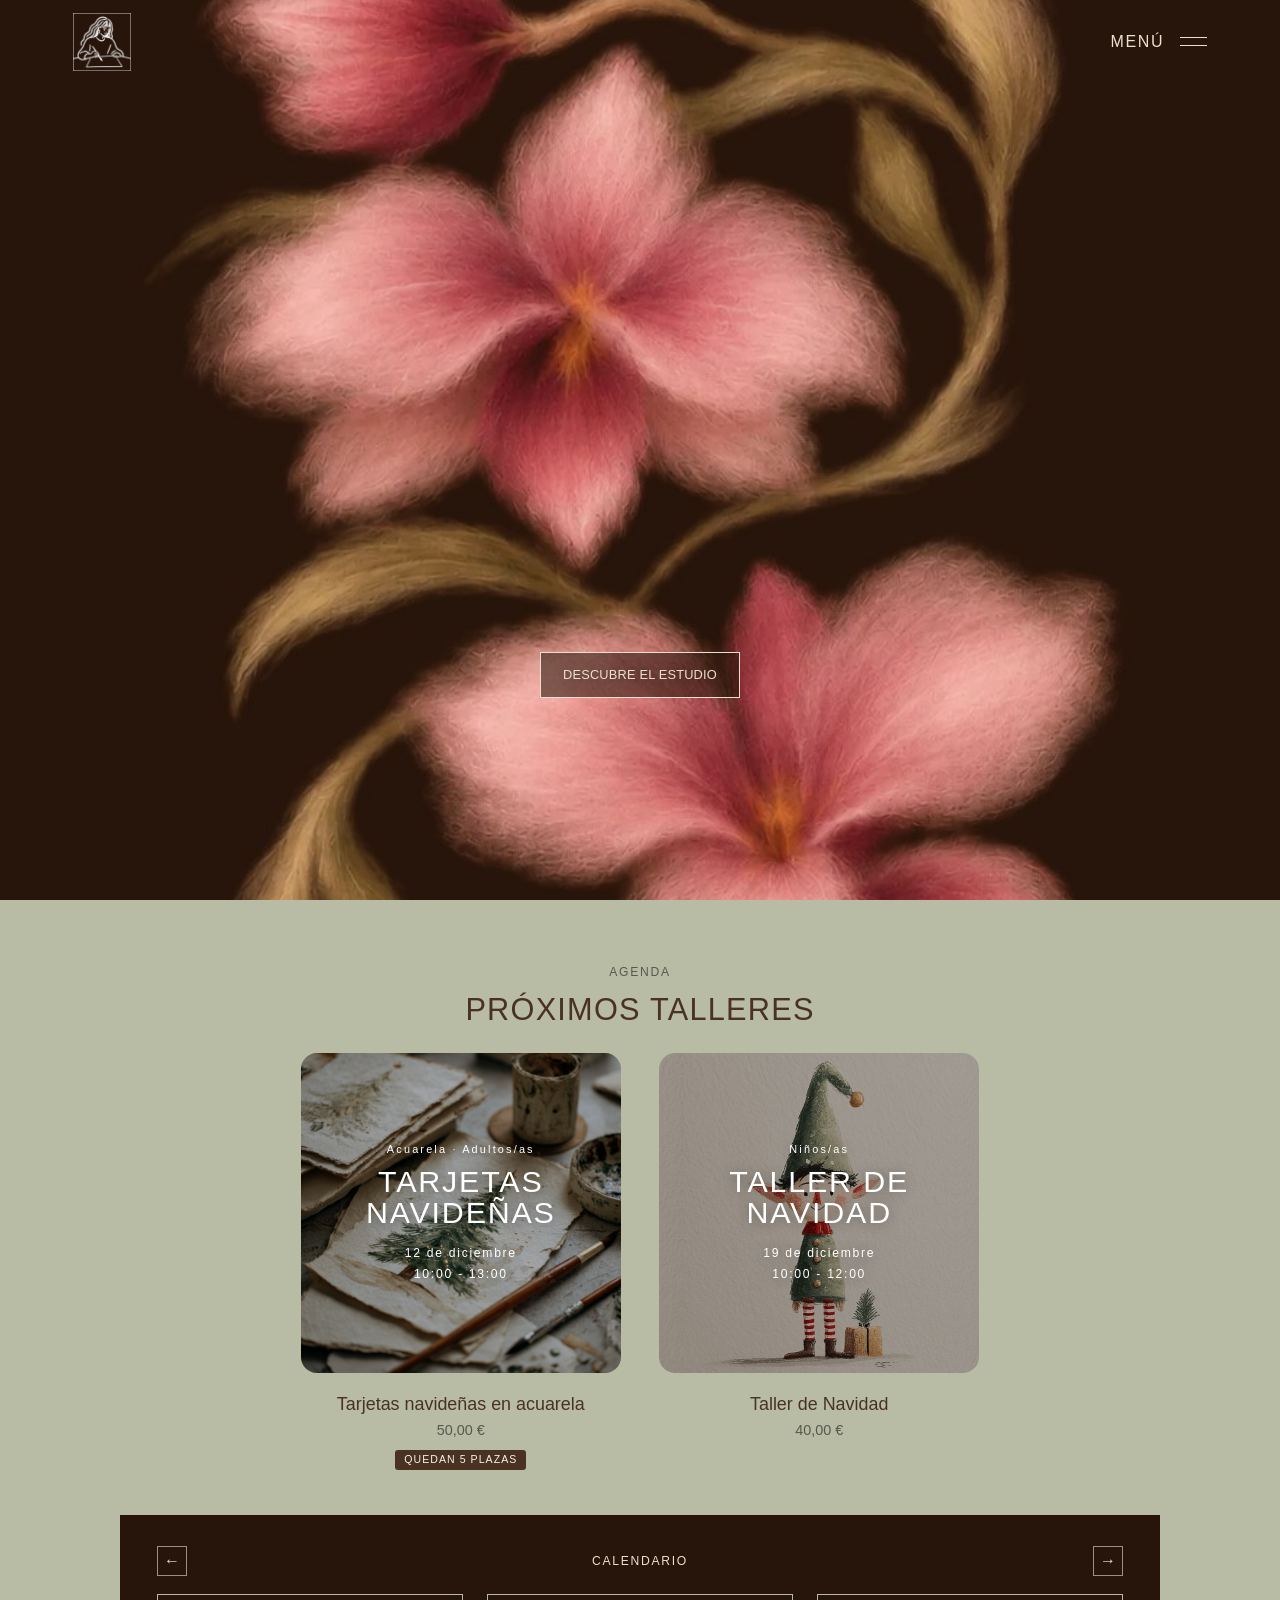
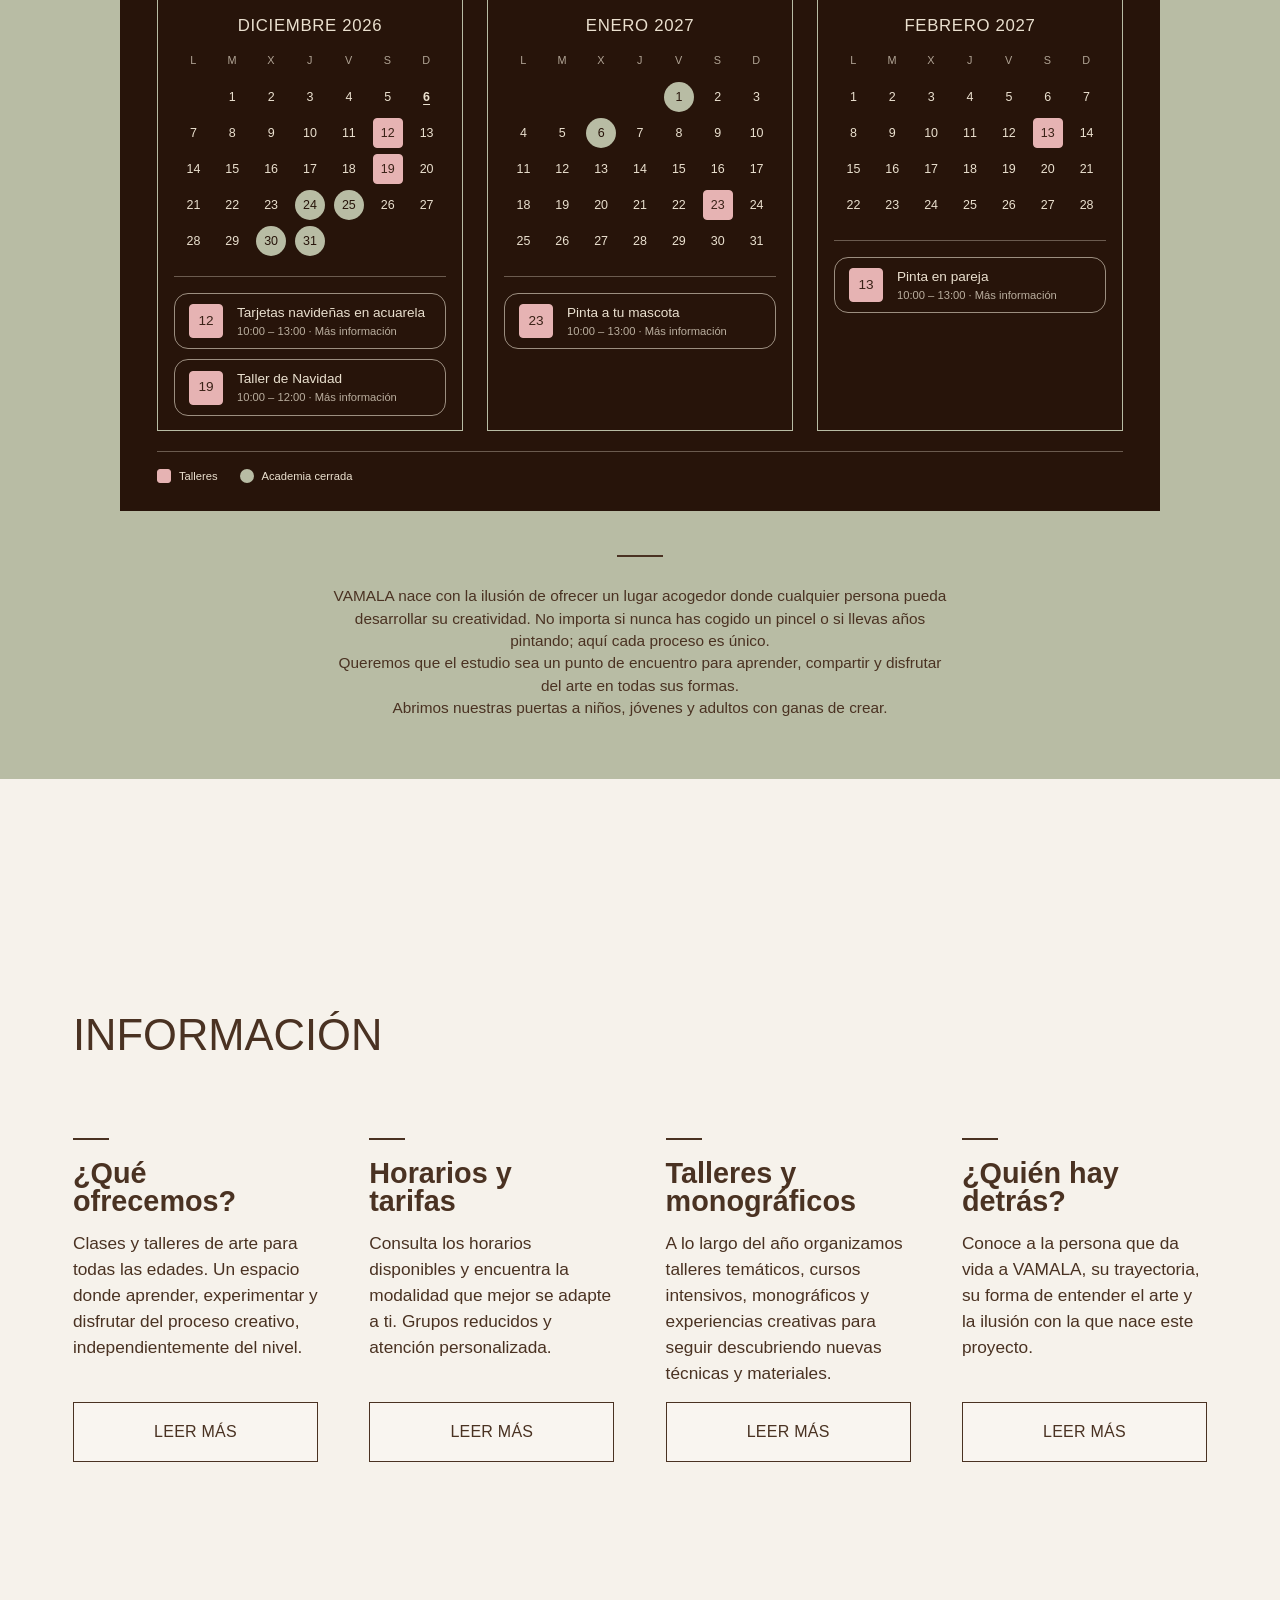
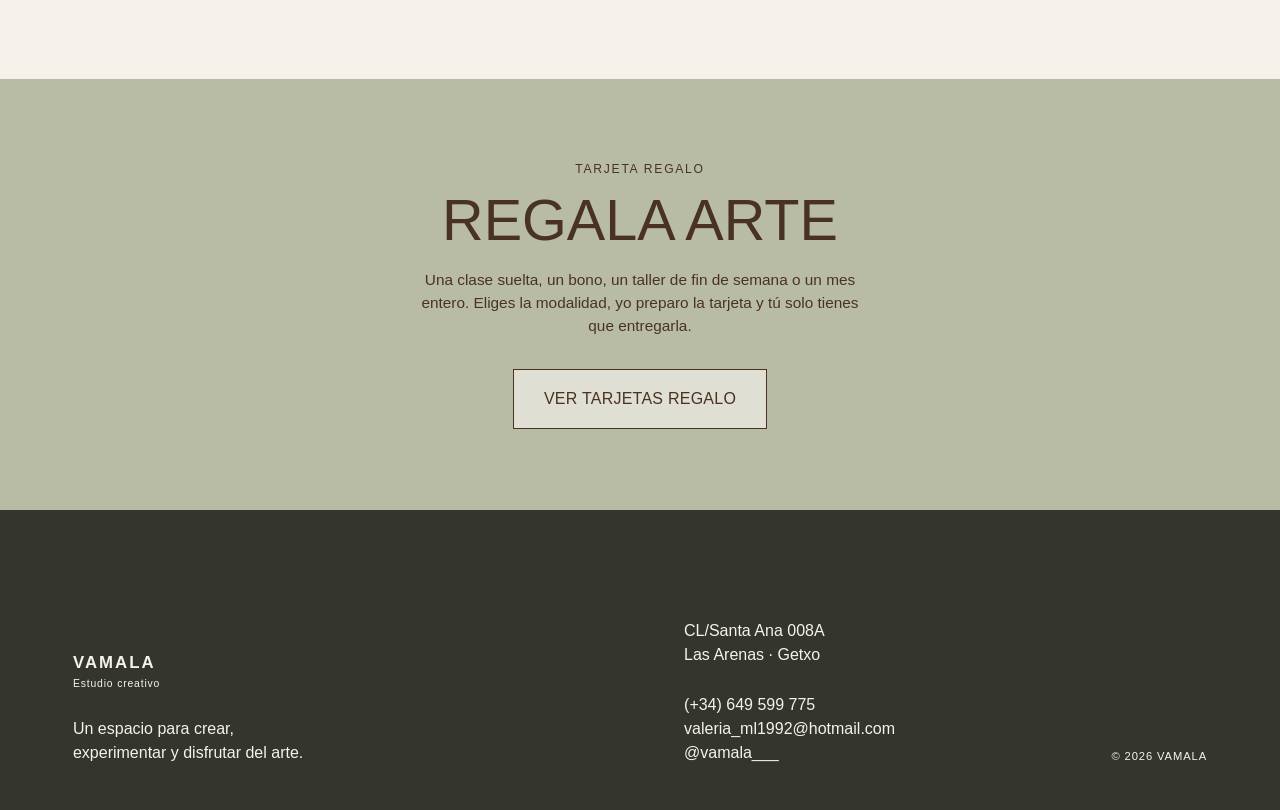
==== commit ec6bca03: "revert: Apuntate a la lista de espera, como estaba Co-Authored-By: Claude Opus 5.5 <noreply@anthropi" ====
--- a/index.html
+++ b/index.html
@@ -28,8 +28,8 @@
     <link rel="preconnect" href="https://fonts.googleapis.com" />
     <link rel="preconnect" href="https://fonts.gstatic.com" crossorigin />
     <link rel="stylesheet" href="https://fonts.googleapis.com/css2?family=Cormorant+Unicase:wght@400&family=Permanent+Marker&display=swap" />
-    <link rel="stylesheet" href="assets/styles.css?v=191" />
-    <script src="assets/site.js?v=191" defer></script>
+    <link rel="stylesheet" href="assets/styles.css?v=192" />
+    <script src="assets/site.js?v=192" defer></script>
 
     <!-- Ficha del negocio para Google. Los horarios salen de las clases semanales;
          si cambian, hay que actualizarlos aquí además de en la sección Horarios. -->
@@ -299,7 +299,7 @@
                   </div>
                   <div class="board__trow" role="row">
                     <h3 class="board__label" role="rowheader">Jueves</h3>
-                    <p role="cell">10:00 a 12:00<br />18:45 a 20:45 <span class="slot-full">Completo</span><br /><span class="waitlist"><span>Lista de espera</span><a class="waitlist-link" href="https://wa.me/34649599775?text=Hola%20Valeria%2C%20quiero%20apuntarme%20a%20la%20lista%20de%20espera%20del%20grupo%20de%20adultos%20del%20jueves%20de%2018%3A45%20a%2020%3A45." target="_blank" rel="noreferrer">Apúntate</a></span></p>
+                    <p role="cell">10:00 a 12:00<br />18:45 a 20:45 <span class="slot-full">Completo</span><br /><a class="waitlist-link" href="https://wa.me/34649599775?text=Hola%20Valeria%2C%20quiero%20apuntarme%20a%20la%20lista%20de%20espera%20del%20grupo%20de%20adultos%20del%20jueves%20de%2018%3A45%20a%2020%3A45." target="_blank" rel="noreferrer">Apúntate a la lista de espera</a></p>
                     <p role="cell">17:00 a 18:30</p>
                   </div>
                   <div class="board__trow" role="row">
--- a/assets/styles.css
+++ b/assets/styles.css
@@ -459,8 +459,7 @@
 .time-grid strong { font-weight: 400; white-space: nowrap; }
 /* Grupo lleno: la etiqueta y el enlace a la lista de espera por WhatsApp. */
 .slot-full { display: inline-block; margin-left: 6px; padding: 1px 7px; font-size: 0.62rem; letter-spacing: 0.12em; text-transform: uppercase; color: var(--cream); background: var(--tobacco); border-radius: 3px; vertical-align: middle; }
-.waitlist { display: inline-flex; flex-direction: column; align-items: center; margin-top: 4px; font-size: inherit; }
-.waitlist-link { font-size: inherit; color: inherit; text-decoration: underline; text-underline-offset: 3px; }
+.waitlist-link { display: inline-block; margin-top: 4px; font-size: 0.78rem; color: inherit; text-decoration: underline; text-underline-offset: 3px; }
 /* Los dias sueltos y los bonos son informacion secundaria: van despues de la
    cuota mensual, con el titulo del tamano de "Adultos/as" y todo un punto mas
    pequeno para que no compitan con las tarifas de verdad. */
@@ -923,6 +922,7 @@
   .board__trow .board__label { font-size: 0.7rem; letter-spacing: 0; }
   .board__trow--head { font-size: 0.66rem; }
   .board__trow--head small { font-size: 0.6rem; }
+  .waitlist-link { font-size: 0.72rem; }
   :root { --page-pad: 22px; }
   /* Con 2 y 3 columnas en pantalla estrecha, el hueco entre fotos se come el ancho. */
   .commission-gallery { gap: 10px; }
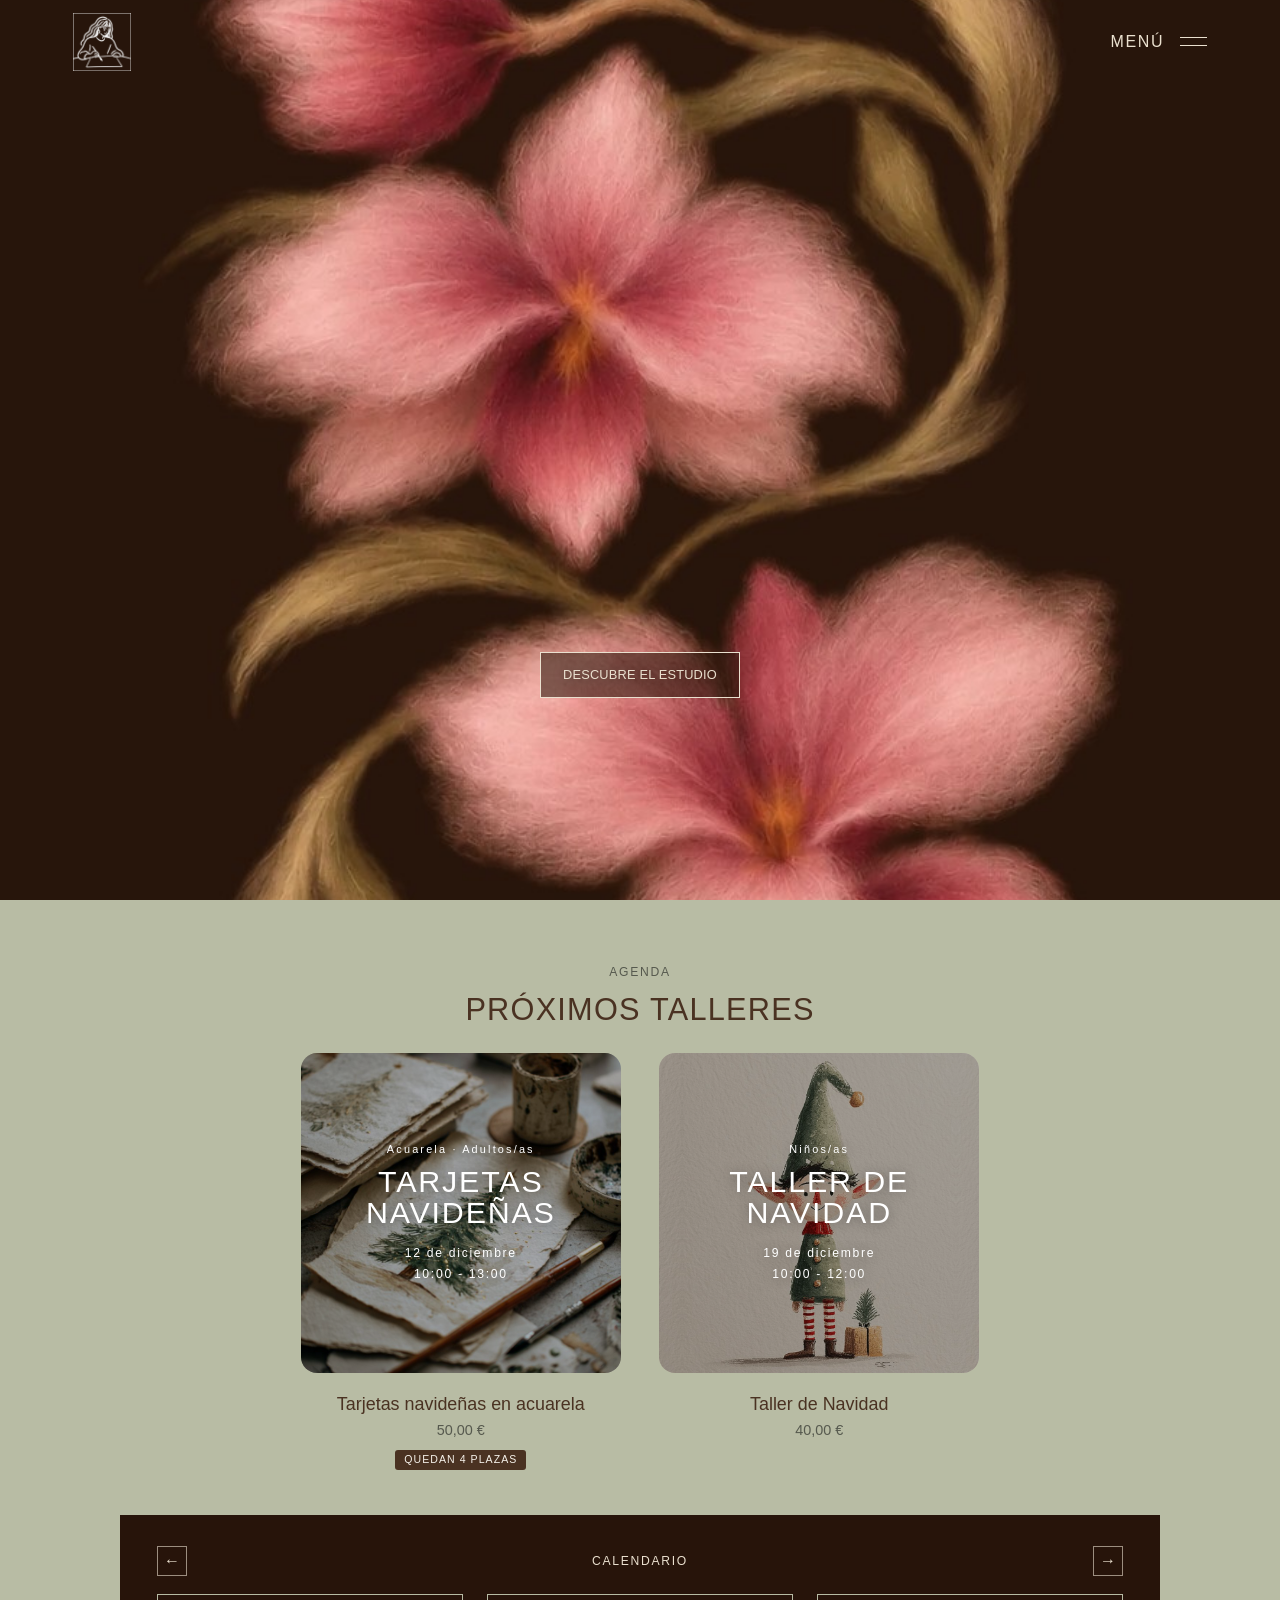
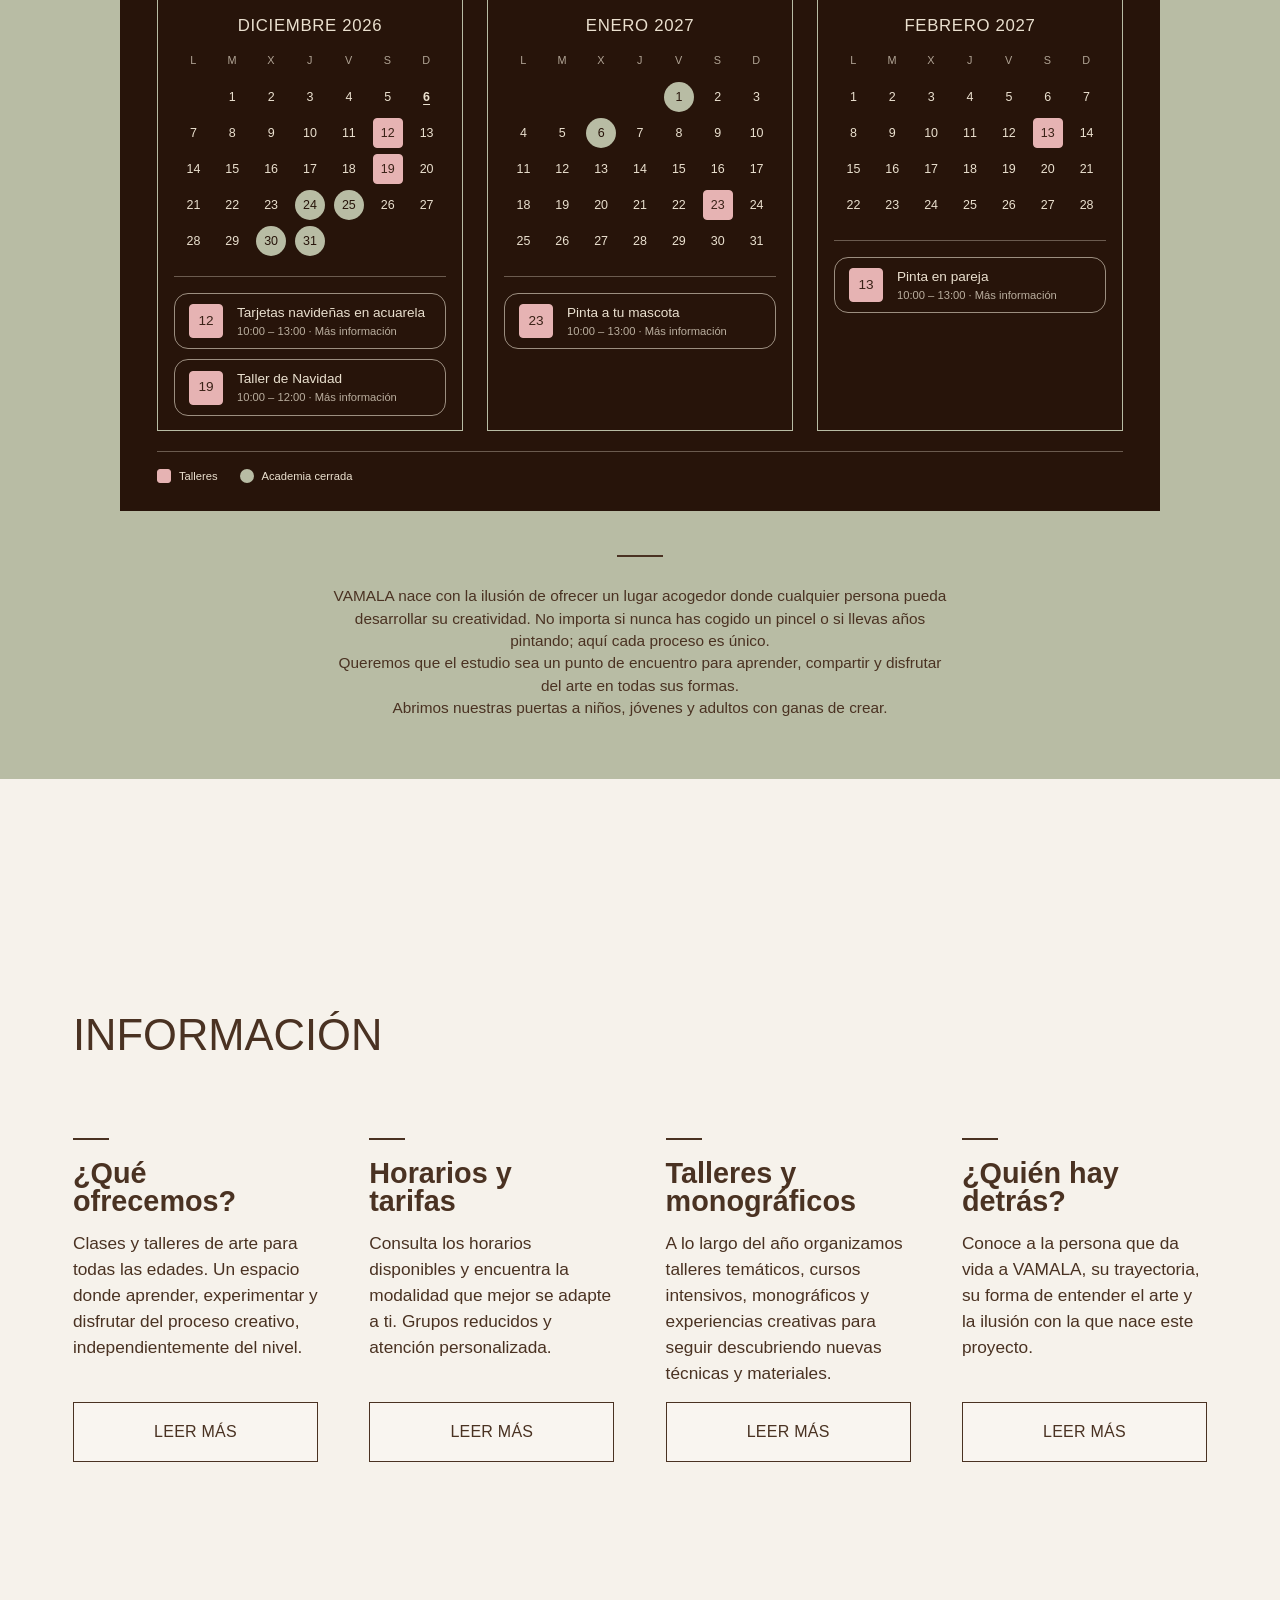
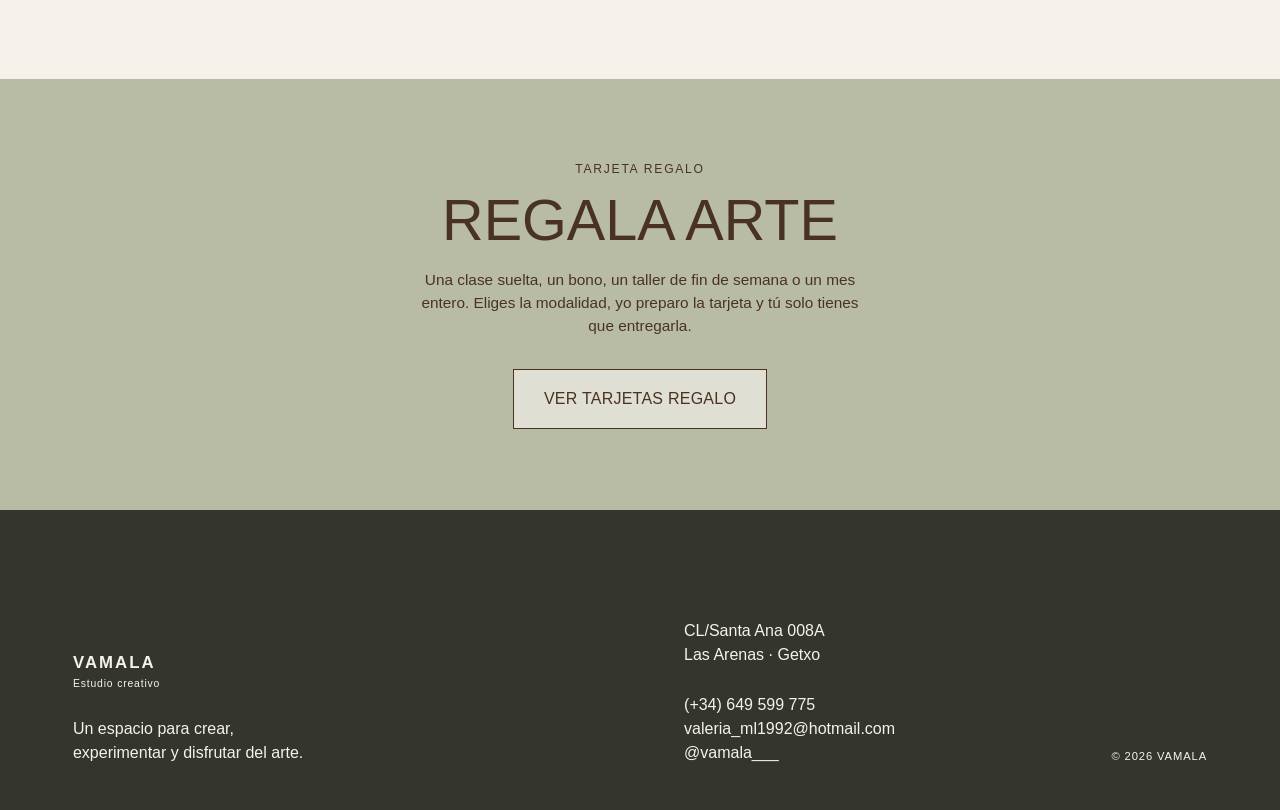
==== commit 43e617f2: "content: quedan 4 plazas en el taller de tarjetas navidenas Co-Authored-By: Claude Opus 5.5 <noreply" ====
--- a/index.html
+++ b/index.html
@@ -166,7 +166,7 @@
                 </span>
                 <span class="workshop-tile__name">Tarjetas navideñas en acuarela</span>
                 <span class="workshop-tile__meta">50,00 €</span>
-                <span class="spots-left">Quedan 5 plazas</span>
+                <span class="spots-left">Quedan 4 plazas</span>
               </a>
               <a class="workshop-tile workshop-tile--poster" href="#/taller-navidad" data-from="2026-11-21T00:00:00+01:00" hidden>
                 <span class="workshop-tile__media">
@@ -387,7 +387,7 @@
                 <span class="workshop-tile__date">12 de diciembre</span>
                 <span class="workshop-tile__name">Tarjetas navideñas en acuarela</span>
                 <span class="workshop-tile__meta">Adultos/as · 50 €</span>
-                <span class="spots-left">Quedan 5 plazas</span>
+                <span class="spots-left">Quedan 4 plazas</span>
               </a>
               <a class="workshop-tile" href="#/taller-navidad" data-reveal>
                 <span class="workshop-tile__media"><img decoding="async" data-src="assets/images/navidad-elfo.jpg?v=3" alt="Ilustración infantil de un elfo navideño con gorro verde y calcetines de rayas, junto a un regalo" /></span>
@@ -762,7 +762,7 @@
               <p><strong>Una mañana para pintar y regalar Navidad.</strong><br />Celebra la Navidad de una forma diferente en VAMALA. Durante tres horas aprenderemos a crear nuestras propias tarjetas navideñas en acuarela, explorando distintas técnicas y motivos propios de estas fechas en un ambiente tranquilo y creativo. No es necesario tener experiencia previa: es una actividad pensada para disfrutar del proceso tanto como del resultado, ideal para desconectar y coger el espíritu navideño con las manos llenas de pintura. Además, disfrutaremos de café y pastas durante la sesión.</p>
               <dl class="event-facts">
                 <div><dt>Fecha</dt><dd>Sábado 12 de diciembre</dd></div>
-                <div><dt>Plazas limitadas</dt><dd>12 plazas<br /><strong>Quedan 5 plazas</strong></dd></div>
+                <div><dt>Plazas limitadas</dt><dd>12 plazas<br /><strong>Quedan 4 plazas</strong></dd></div>
                 <div><dt>Horario</dt><dd>10:00 – 13:00</dd></div>
                 <div><dt>Precio</dt><dd>50 €</dd></div>
                 <div class="event-facts__includes"><dt>Incluye</dt><dd>Todos los materiales.<br />Café y pastas.<br />Proyecto artístico para llevar a casa.</dd></div>
